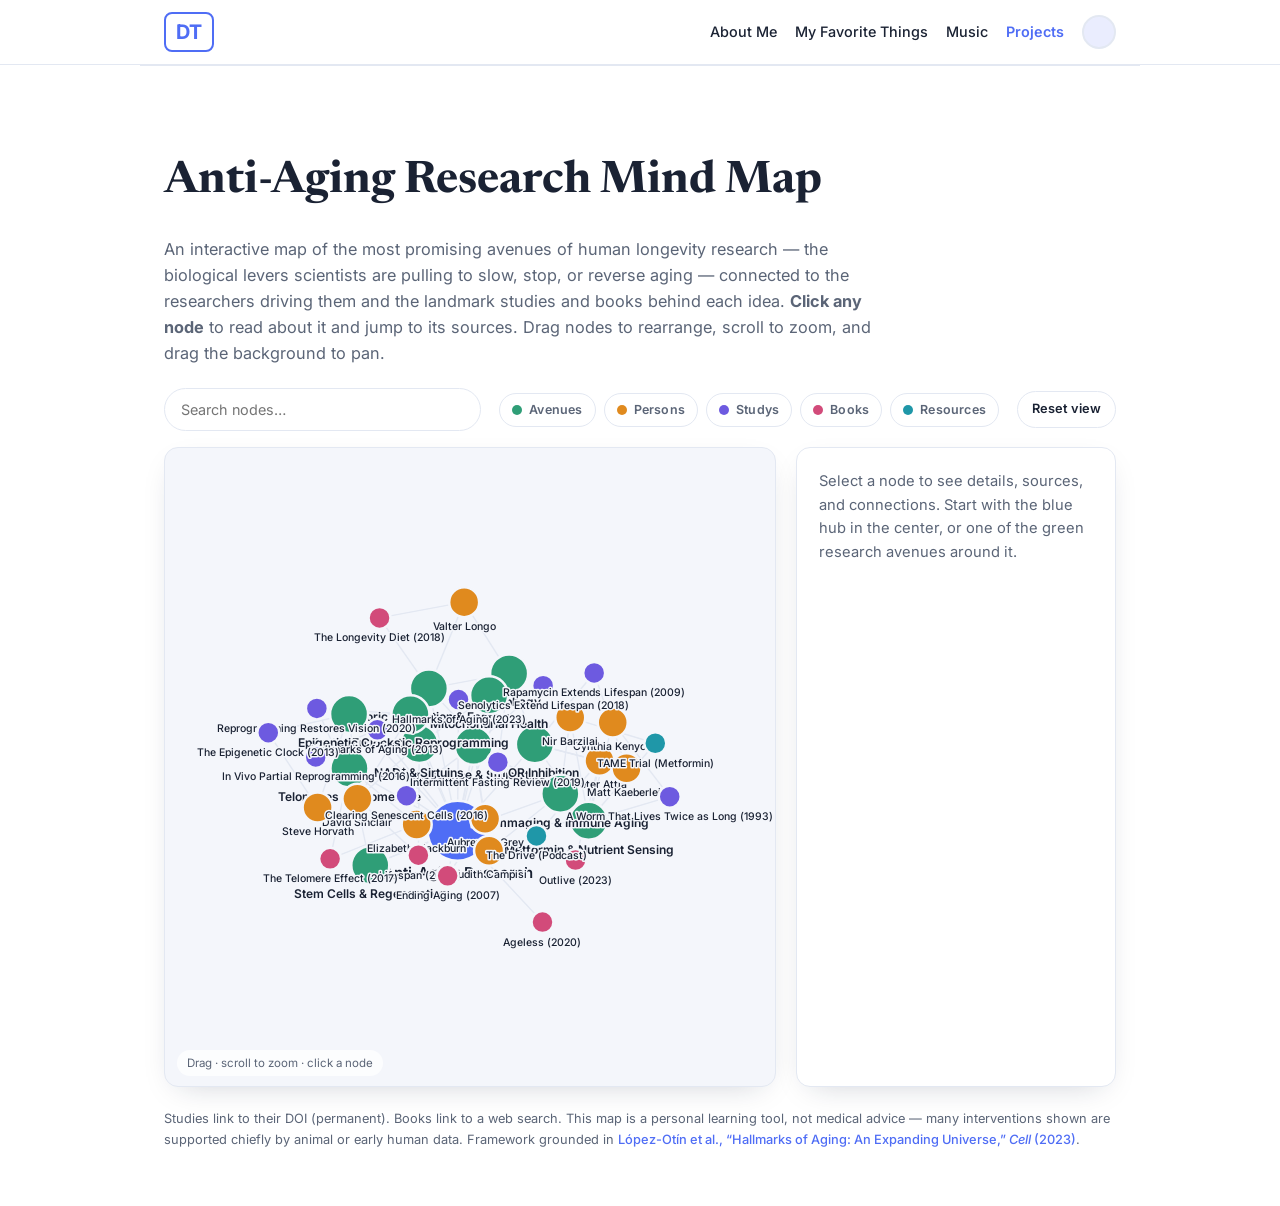
==== anti-aging.html @ 4fa2d57a "Add interactive anti-aging research mind map project Force-directed SVG diagram of promising human l" ====
<!DOCTYPE html>
<html lang="en">
<head>
  <meta charset="UTF-8" />
  <meta name="viewport" content="width=device-width, initial-scale=1.0" />
  <title>Anti-Aging Research Mind Map · David Thurston</title>
  <meta name="description" content="An interactive mind map of the most promising avenues of human anti-aging research, the scientists driving them, and the studies and books behind each." />
  <link rel="preconnect" href="https://fonts.googleapis.com" />
  <link rel="preconnect" href="https://fonts.gstatic.com" crossorigin />
  <link href="https://fonts.googleapis.com/css2?family=Inter:wght@400;500;600;700&family=Newsreader:ital,opsz@0,6..72;1,6..72&display=swap" rel="stylesheet" />
  <link rel="stylesheet" href="styles.css?v=7" />
  <style>
    /* ---------- Node type colors ---------- */
    :root {
      --n-root:    var(--accent);
      --n-avenue:  #2f9e77;
      --n-person:  #e08a1e;
      --n-study:   #6d5ae0;
      --n-book:    #d24b7a;
      --n-writing: #1f97a8;
    }
    [data-theme="dark"] {
      --n-avenue:  #46c093;
      --n-person:  #f0a63f;
      --n-study:   #9585ff;
      --n-book:    #ef6f9d;
      --n-writing: #43bccd;
    }

    .mm-intro { max-width: 720px; color: var(--text-muted); font-size: 1.02rem; margin-bottom: 22px; }

    /* Toolbar */
    .mm-toolbar {
      display: flex; flex-wrap: wrap; align-items: center; gap: 10px 18px;
      margin-bottom: 16px;
    }
    .mm-search {
      flex: 1 1 220px; min-width: 180px; max-width: 340px;
      background: var(--card); color: var(--text);
      border: 1px solid var(--border); border-radius: 999px;
      padding: 9px 16px; font: inherit; font-size: 0.9rem;
      transition: border-color 0.15s ease;
    }
    .mm-search:focus { outline: none; border-color: var(--accent); }
    .mm-filters { display: flex; flex-wrap: wrap; gap: 8px; }
    .mm-chip {
      display: inline-flex; align-items: center; gap: 7px;
      font-size: 0.78rem; font-weight: 600; letter-spacing: 0.2px;
      padding: 6px 12px; border-radius: 999px; cursor: pointer; user-select: none;
      border: 1px solid var(--border); background: var(--card); color: var(--text-muted);
      transition: opacity 0.15s ease, border-color 0.15s ease, color 0.15s ease;
    }
    .mm-chip .dot { width: 10px; height: 10px; border-radius: 50%; flex: none; }
    .mm-chip.off { opacity: 0.4; }
    .mm-chip:hover { border-color: var(--accent); }
    .mm-btn {
      font: inherit; font-size: 0.8rem; font-weight: 600; cursor: pointer;
      padding: 7px 14px; border-radius: 999px;
      border: 1px solid var(--border); background: var(--card); color: var(--text);
      transition: border-color 0.15s ease, transform 0.1s ease;
    }
    .mm-btn:hover { border-color: var(--accent); }
    .mm-btn:active { transform: scale(0.96); }

    /* Layout: canvas + detail panel */
    .mm-layout { display: grid; grid-template-columns: 1fr 320px; gap: 20px; align-items: stretch; }
    @media (max-width: 820px) { .mm-layout { grid-template-columns: 1fr; } }

    .mm-canvas-wrap {
      position: relative;
      background: var(--bg-alt);
      border: 1px solid var(--border);
      border-radius: var(--radius);
      overflow: hidden;
      height: 640px;
      box-shadow: var(--shadow);
    }
    @media (max-width: 820px) { .mm-canvas-wrap { height: 480px; } }
    #mm-svg { width: 100%; height: 100%; display: block; cursor: grab; touch-action: none; }
    #mm-svg.panning { cursor: grabbing; }

    .mm-hint {
      position: absolute; left: 12px; bottom: 10px;
      font-size: 0.72rem; color: var(--text-muted);
      background: color-mix(in srgb, var(--bg) 78%, transparent);
      padding: 4px 10px; border-radius: 999px; pointer-events: none;
    }

    /* Graph elements */
    .mm-link { stroke: var(--border); stroke-width: 1.4px; transition: stroke 0.2s ease, opacity 0.2s ease; }
    .mm-node { cursor: pointer; }
    .mm-node circle { stroke: var(--bg-alt); stroke-width: 2.5px; transition: opacity 0.2s ease; }
    .mm-node text {
      font-family: "Inter", sans-serif; fill: var(--text);
      paint-order: stroke; stroke: var(--bg-alt); stroke-width: 3px; stroke-linejoin: round;
      pointer-events: none; transition: opacity 0.2s ease;
    }
    .node-root   circle { fill: var(--n-root); }
    .node-avenue circle { fill: var(--n-avenue); }
    .node-person circle { fill: var(--n-person); }
    .node-study  circle { fill: var(--n-study); }
    .node-book   circle { fill: var(--n-book); }
    .node-writing circle { fill: var(--n-writing); }
    .mm-node.sel circle { stroke: var(--accent); stroke-width: 3.5px; }
    .mm-dim { opacity: 0.12 !important; }
    .mm-dim text { opacity: 0.12 !important; }

    /* Detail panel */
    .mm-panel {
      background: var(--card); border: 1px solid var(--border); border-radius: var(--radius);
      padding: 22px; box-shadow: var(--shadow);
      display: flex; flex-direction: column; gap: 14px;
      max-height: 640px; overflow-y: auto;
    }
    @media (max-width: 820px) { .mm-panel { max-height: none; } }
    .mm-panel .p-badge {
      align-self: flex-start; font-size: 0.68rem; font-weight: 700; letter-spacing: 0.5px;
      text-transform: uppercase; padding: 4px 11px; border-radius: 999px; color: #fff;
    }
    .mm-panel h4 { font-family: var(--serif); font-size: 1.35rem; line-height: 1.2; font-weight: 600; }
    .mm-panel .p-desc { color: var(--text-muted); font-size: 0.92rem; line-height: 1.6; }
    .mm-panel .p-open {
      align-self: flex-start; font-size: 0.82rem; font-weight: 600;
      padding: 8px 16px; border-radius: 999px;
      background: var(--accent-soft); color: var(--accent);
    }
    .mm-panel .p-open:hover { opacity: 1; background: var(--accent); color: #fff; }
    .p-links-label {
      font-size: 0.7rem; text-transform: uppercase; letter-spacing: 0.6px;
      color: var(--text-muted); font-weight: 700; margin-top: 4px;
    }
    .p-neighbors { display: flex; flex-wrap: wrap; gap: 7px; }
    .p-neighbors button {
      font: inherit; font-size: 0.78rem; cursor: pointer;
      padding: 5px 11px; border-radius: 999px; border: 1px solid var(--border);
      background: var(--bg-alt); color: var(--text);
      display: inline-flex; align-items: center; gap: 6px;
      transition: border-color 0.15s ease;
    }
    .p-neighbors button:hover { border-color: var(--accent); }
    .p-neighbors button .dot { width: 8px; height: 8px; border-radius: 50%; flex: none; }
    .mm-panel .p-empty { color: var(--text-muted); font-size: 0.92rem; line-height: 1.6; }

    .mm-footnote { color: var(--text-muted); font-size: 0.8rem; margin-top: 22px; line-height: 1.6; }
    .mm-footnote a { font-weight: 500; }
  </style>
</head>
<body>
  <header class="site-header">
    <nav class="nav container">
      <a href="index.html" class="brand">DT</a>
      <div class="nav-links">
        <a href="index.html">About Me</a>
        <a href="favorites.html">My Favorite Things</a>
        <a href="music.html">Music</a>
        <a href="projects.html" class="active">Projects</a>
        <button id="theme-toggle" class="theme-toggle" aria-label="Toggle dark mode">🌙</button>
      </div>
    </nav>
  </header>

  <main>
    <section class="section container">
      <h1 class="page-title" style="margin-bottom:18px;">Anti-Aging Research Mind Map</h1>
      <p class="mm-intro">
        An interactive map of the most promising avenues of human longevity research — the
        biological levers scientists are pulling to slow, stop, or reverse aging — connected to the
        researchers driving them and the landmark studies and books behind each idea.
        <strong>Click any node</strong> to read about it and jump to its sources. Drag nodes to
        rearrange, scroll to zoom, and drag the background to pan.
      </p>

      <div class="mm-toolbar">
        <input id="mm-search" class="mm-search" type="search" placeholder="Search nodes…" aria-label="Search the mind map" />
        <div class="mm-filters" id="mm-filters"></div>
        <button id="mm-reset" class="mm-btn" type="button">Reset view</button>
      </div>

      <div class="mm-layout">
        <div class="mm-canvas-wrap">
          <svg id="mm-svg" role="img" aria-label="Interactive anti-aging research mind map"></svg>
          <div class="mm-hint">Drag · scroll to zoom · click a node</div>
        </div>
        <aside class="mm-panel" id="mm-panel">
          <p class="p-empty">Select a node to see details, sources, and connections. Start with the
            blue hub in the center, or one of the green research avenues around it.</p>
        </aside>
      </div>

      <p class="mm-footnote">
        Studies link to their DOI (permanent). Books link to a web search. This map is a personal
        learning tool, not medical advice — many interventions shown are supported chiefly by animal
        or early human data. Framework grounded in
        <a href="https://doi.org/10.1016/j.cell.2022.11.001" target="_blank" rel="noopener">López-Otín et al., “Hallmarks of Aging: An Expanding Universe,” <em>Cell</em> (2023)</a>.
      </p>
    </section>
  </main>

  <script src="script.js?v=7"></script>
  <script>
  /* ============================================================
     Anti-Aging Research Mind Map — self-contained force-directed graph
     ============================================================ */
  (function () {
    // ---------- Data ----------
    // types: root | avenue | person | study | book | writing
    const N = [
      { id: "root", type: "root", label: "Anti-Aging Research",
        desc: "The pursuit of extending human healthspan and lifespan by targeting the underlying biology of aging rather than treating age-related diseases one at a time. The organizing framework is the 'hallmarks of aging' — a set of interconnected cellular and molecular processes that drive age-related decline. The avenues around this hub each target one or more of those hallmarks." },

      // ---------- Avenues ----------
      { id: "a_senescence", type: "avenue", label: "Senescence & Senolytics",
        desc: "As we age, cells stop dividing but refuse to die, becoming 'senescent' and secreting inflammatory signals (the SASP) that damage neighboring tissue. Senolytics are drugs that selectively clear these zombie cells. In mice, clearing them extends healthspan and lifespan." },
      { id: "a_nad", type: "avenue", label: "NAD⁺ & Sirtuins",
        desc: "NAD⁺ is a coenzyme central to metabolism and DNA repair that declines with age. Sirtuins are a family of NAD⁺-dependent enzymes that regulate cellular stress responses and gene silencing. Boosting NAD⁺ (e.g., with NMN or NR) aims to restore sirtuin activity and metabolic resilience." },
      { id: "a_mtor", type: "avenue", label: "mTOR Inhibition",
        desc: "mTOR is a master nutrient-sensing pathway that promotes growth. Dialing it down — most famously with the drug rapamycin — mimics aspects of caloric restriction, boosts autophagy, and is one of the most reproducible ways to extend lifespan across species." },
      { id: "a_cr", type: "avenue", label: "Caloric Restriction & Fasting",
        desc: "Eating less (without malnutrition), and time-restricted eating or periodic fasting, reliably extends lifespan in many organisms. Fasting flips a 'metabolic switch' toward fat-burning and ketones, triggering repair pathways like autophagy and lowering IGF-1." },
      { id: "a_reprog", type: "avenue", label: "Partial Epigenetic Reprogramming",
        desc: "The 'information theory of aging' holds that cells lose their epigenetic identity over time. Briefly expressing Yamanaka factors (OSKM) can reset a cell's epigenetic age without erasing its identity — reversing hallmarks of aging and, in mice, restoring vision in aged optic nerves." },
      { id: "a_metformin", type: "avenue", label: "Metformin & Nutrient Sensing",
        desc: "The diabetes drug metformin activates AMPK and dampens insulin/IGF-1 signaling — the same nutrient-sensing axis whose mutation doubles worm lifespan. It's the basis of the proposed TAME trial to test whether an aging drug can delay multiple diseases at once." },
      { id: "a_autophagy", type: "avenue", label: "Autophagy",
        desc: "Autophagy is the cell's recycling system, clearing damaged proteins and organelles. It declines with age ('disabled macroautophagy' is a hallmark). Fasting, rapamycin, and spermidine all upregulate it, and restoring it improves proteostasis and mitochondrial quality." },
      { id: "a_stem", type: "avenue", label: "Stem Cells & Regeneration",
        desc: "Stem cell pools exhaust with age, slowing tissue repair. Regenerative approaches aim to replenish or rejuvenate stem cells and the signaling environment (the 'niche') — including parabiosis experiments showing young blood factors can rejuvenate old tissue." },
      { id: "a_clock", type: "avenue", label: "Epigenetic Clocks",
        desc: "DNA methylation patterns change predictably with age, letting scientists build 'clocks' that estimate biological (not chronological) age. These biomarkers are becoming the field's yardstick — a way to measure whether an intervention is actually slowing aging." },
      { id: "a_telomere", type: "avenue", label: "Telomeres & Telomerase",
        desc: "Telomeres are protective caps on chromosomes that shorten each time a cell divides; when too short, cells senesce. Telomerase can rebuild them. The interplay between telomere maintenance and cancer risk makes this a double-edged longevity lever." },
      { id: "a_mito", type: "avenue", label: "Mitochondrial Health",
        desc: "Mitochondria are the cell's power plants; their decline drives fatigue, reduced repair capacity, and increased oxidative stress. Interventions include mitophagy (clearing bad mitochondria), NAD⁺ support, exercise, and molecules like urolithin A." },
      { id: "a_inflamm", type: "avenue", label: "Inflammaging & Immune Aging",
        desc: "Aging is accompanied by chronic, low-grade inflammation ('inflammaging') and a declining immune system (immunosenescence). Both accelerate other hallmarks. Targeting the SASP, senescent cells, and immune rejuvenation aims to break this feed-forward loop." },

      // ---------- People ----------
      { id: "p_sinclair", type: "person", label: "David Sinclair",
        url: "https://sinclair.hms.harvard.edu/",
        desc: "Harvard geneticist known for work on sirtuins, NAD⁺ boosters, and the 'information theory of aging.' His lab's 2020 study reversed epigenetic age to restore vision in mice. Author of the bestseller Lifespan." },
      { id: "p_longo", type: "person", label: "Valter Longo",
        url: "https://valterlongo.com/",
        desc: "USC biogerontologist and director of the Longevity Institute. Pioneered the fasting-mimicking diet (FMD) and studies how nutrition and periodic fasting regulate longevity pathways. Author of The Longevity Diet." },
      { id: "p_attia", type: "person", label: "Peter Attia",
        url: "https://peterattiamd.com/",
        desc: "Physician focused on the practical application of longevity science — 'Medicine 3.0.' Emphasizes exercise, metabolic health, and risk reduction for the chronic diseases of aging. Author of Outlive and host of The Drive podcast." },
      { id: "p_kenyon", type: "person", label: "Cynthia Kenyon",
        url: "https://en.wikipedia.org/wiki/Cynthia_Kenyon",
        desc: "Molecular biologist whose 1993 discovery that a single daf-2 mutation doubles the lifespan of C. elegans launched the modern genetics of aging, revealing nutrient-sensing (insulin/IGF-1) as a master regulator. Now VP at Calico." },
      { id: "p_barzilai", type: "person", label: "Nir Barzilai",
        url: "https://www.einsteinmed.edu/faculty/484/nir-barzilai/",
        desc: "Director of the Institute for Aging Research at Einstein. Studies centenarian genetics and leads the push for the TAME trial — testing metformin as the first drug approved to target aging itself." },
      { id: "p_degrey", type: "person", label: "Aubrey de Grey",
        url: "https://www.levf.org/",
        desc: "Biogerontologist who framed aging as accumulated damage that can be repaired ('SENS'). A provocative, influential advocate for engineering-style rejuvenation. Author of Ending Aging." },
      { id: "p_horvath", type: "person", label: "Steve Horvath",
        url: "https://en.wikipedia.org/wiki/Steve_Horvath",
        desc: "Geneticist and biostatistician who built the first widely used epigenetic clock (2013), giving the field a rigorous way to measure biological age from DNA methylation." },
      { id: "p_campisi", type: "person", label: "Judith Campisi",
        url: "https://www.buckinstitute.org/lab/campisi-lab/",
        desc: "Buck Institute biologist who defined how senescent cells drive aging through the senescence-associated secretory phenotype (SASP). Co-founder of Unity Biotechnology." },
      { id: "p_kaeberlein", type: "person", label: "Matt Kaeberlein",
        url: "https://en.wikipedia.org/wiki/Matt_Kaeberlein",
        desc: "Biogerontologist and leading voice on rapamycin as a longevity intervention. Founder of the Dog Aging Project, translating lifespan research into companion animals as a bridge to humans." },
      { id: "p_blackburn", type: "person", label: "Elizabeth Blackburn",
        url: "https://en.wikipedia.org/wiki/Elizabeth_Blackburn",
        desc: "Nobel laureate (2009) for the discovery of telomerase, the enzyme that maintains telomeres. Co-author of The Telomere Effect, linking cellular aging to lifestyle and stress." },

      // ---------- Studies ----------
      { id: "r_hallmarks23", type: "study", label: "Hallmarks of Aging (2023)",
        url: "https://doi.org/10.1016/j.cell.2022.11.001",
        desc: "López-Otín et al., Cell (2023). The updated field-defining review expanding the framework to twelve interconnected hallmarks of aging — the conceptual backbone of this whole map." },
      { id: "r_hallmarks13", type: "study", label: "Hallmarks of Aging (2013)",
        url: "https://doi.org/10.1016/j.cell.2013.05.039",
        desc: "López-Otín et al., Cell (2013). The original, massively cited paper that organized aging into nine hallmarks and gave the field a shared vocabulary." },
      { id: "r_ocampo16", type: "study", label: "In Vivo Partial Reprogramming (2016)",
        url: "https://doi.org/10.1016/j.cell.2016.11.052",
        desc: "Ocampo et al., Cell (2016). Showed that short cyclic expression of Yamanaka factors ameliorates hallmarks of aging and extends lifespan in progeroid mice — the proof of concept for reprogramming-based rejuvenation." },
      { id: "r_lu20", type: "study", label: "Reprogramming Restores Vision (2020)",
        url: "https://doi.org/10.1038/s41586-020-2975-4",
        desc: "Lu et al. (Sinclair lab), Nature (2020). Partial reprogramming reset the epigenetic age of retinal neurons and restored vision in aged and injured mouse eyes — evidence aging carries recoverable 'youthful information.'" },
      { id: "r_xu18", type: "study", label: "Senolytics Extend Lifespan (2018)",
        url: "https://doi.org/10.1038/s41591-018-0092-9",
        desc: "Xu et al., Nature Medicine (2018). Intermittent dasatinib + quercetin cleared senescent cells, improved physical function, and increased lifespan in naturally aged mice." },
      { id: "r_baker16", type: "study", label: "Clearing Senescent Cells (2016)",
        url: "https://doi.org/10.1038/nature16932",
        desc: "Baker et al., Nature (2016). Genetically eliminating p16-positive senescent cells extended median lifespan and delayed age-related deterioration across multiple organs." },
      { id: "r_harrison09", type: "study", label: "Rapamycin Extends Lifespan (2009)",
        url: "https://doi.org/10.1038/nature08221",
        desc: "Harrison et al., Nature (2009). The landmark ITP result: rapamycin extended lifespan even when started late in life in genetically diverse mice — the first drug to do so." },
      { id: "r_horvath13", type: "study", label: "The Epigenetic Clock (2013)",
        url: "https://doi.org/10.1186/gb-2013-14-10-r115",
        desc: "Horvath, Genome Biology (2013). Introduced a DNA-methylation clock predicting age across tissues — the tool that let researchers quantify biological age." },
      { id: "r_decabo19", type: "study", label: "Intermittent Fasting Review (2019)",
        url: "https://doi.org/10.1056/NEJMra1905136",
        desc: "de Cabo & Mattson, New England Journal of Medicine (2019). An authoritative review of how intermittent fasting triggers a metabolic switch that improves healthspan and disease resistance." },
      { id: "r_kenyon93", type: "study", label: "A Worm That Lives Twice as Long (1993)",
        url: "https://doi.org/10.1038/366461a0",
        desc: "Kenyon et al., Nature (1993). A single daf-2 mutation doubled C. elegans lifespan — the discovery that aging is genetically malleable and gated by nutrient-sensing." },

      // ---------- Books ----------
      { id: "b_lifespan", type: "book", label: "Lifespan (2019)",
        url: "https://www.google.com/search?q=Lifespan+Why+We+Age+David+Sinclair+book",
        desc: "David Sinclair's popular case that aging is a treatable condition, built around sirtuins, NAD⁺, and the information theory of aging." },
      { id: "b_longevitydiet", type: "book", label: "The Longevity Diet (2018)",
        url: "https://www.google.com/search?q=The+Longevity+Diet+Valter+Longo+book",
        desc: "Valter Longo distills decades of nutrition and fasting research into a practical dietary program, including the fasting-mimicking diet." },
      { id: "b_outlive", type: "book", label: "Outlive (2023)",
        url: "https://www.google.com/search?q=Outlive+The+Science+and+Art+of+Longevity+Peter+Attia+book",
        desc: "Peter Attia's framework for 'Medicine 3.0' — proactively managing the chronic diseases of aging through exercise, metabolism, sleep, and emotional health." },
      { id: "b_ageless", type: "book", label: "Ageless (2020)",
        url: "https://www.google.com/search?q=Ageless+The+New+Science+of+Getting+Older+Andrew+Steele+book",
        desc: "Andrew Steele's accessible tour of the whole field — a clear, hallmark-by-hallmark survey of the science of not aging." },
      { id: "b_endingaging", type: "book", label: "Ending Aging (2007)",
        url: "https://www.google.com/search?q=Ending+Aging+Aubrey+de+Grey+book",
        desc: "Aubrey de Grey's manifesto for the damage-repair (SENS) approach to defeating aging through engineering-style interventions." },
      { id: "b_telomere", type: "book", label: "The Telomere Effect (2017)",
        url: "https://www.google.com/search?q=The+Telomere+Effect+Blackburn+Epel+book",
        desc: "Nobel laureate Elizabeth Blackburn and Elissa Epel connect telomere biology to stress, lifestyle, and everyday choices." },

      // ---------- Writings / resources ----------
      { id: "w_tame", type: "writing", label: "TAME Trial (Metformin)",
        url: "https://www.afar.org/tame-trial",
        desc: "The American Federation for Aging Research's overview of Targeting Aging with Metformin — the pivotal effort to win regulatory recognition of aging as a treatable indication." },
      { id: "w_drive", type: "writing", label: "The Drive (Podcast)",
        url: "https://peterattiamd.com/podcast/",
        desc: "Peter Attia's long-form podcast — deep interviews with longevity scientists translating primary research into practical strategy." },
    ];

    // ---------- Links (undirected) ----------
    const L = [
      // root -> avenues
      ["root","a_senescence"],["root","a_nad"],["root","a_mtor"],["root","a_cr"],
      ["root","a_reprog"],["root","a_metformin"],["root","a_autophagy"],["root","a_stem"],
      ["root","a_clock"],["root","a_telomere"],["root","a_mito"],["root","a_inflamm"],
      // framework studies + general book to root
      ["root","r_hallmarks23"],["root","r_hallmarks13"],["root","b_ageless"],
      // cross-links among avenues
      ["a_cr","a_autophagy"],["a_mtor","a_autophagy"],["a_metformin","a_mtor"],
      ["a_senescence","a_inflamm"],["a_nad","a_mito"],["a_reprog","a_clock"],
      ["a_stem","a_telomere"],
      // people -> avenues
      ["p_sinclair","a_nad"],["p_sinclair","a_reprog"],["p_sinclair","a_clock"],
      ["p_longo","a_cr"],["p_longo","a_autophagy"],
      ["p_attia","a_metformin"],["p_attia","a_mtor"],
      ["p_kenyon","a_metformin"],
      ["p_barzilai","a_metformin"],["p_barzilai","a_inflamm"],
      ["p_degrey","a_senescence"],["p_degrey","a_stem"],
      ["p_horvath","a_clock"],
      ["p_campisi","a_senescence"],["p_campisi","a_inflamm"],
      ["p_kaeberlein","a_mtor"],
      ["p_blackburn","a_telomere"],
      // studies -> avenues / people
      ["r_ocampo16","a_reprog"],
      ["r_lu20","a_reprog"],["r_lu20","p_sinclair"],
      ["r_xu18","a_senescence"],
      ["r_baker16","a_senescence"],["r_baker16","p_campisi"],
      ["r_harrison09","a_mtor"],["r_harrison09","p_kaeberlein"],
      ["r_horvath13","a_clock"],["r_horvath13","p_horvath"],
      ["r_decabo19","a_cr"],["r_decabo19","a_autophagy"],
      ["r_kenyon93","a_metformin"],["r_kenyon93","p_kenyon"],
      // books -> people / avenues
      ["b_lifespan","p_sinclair"],["b_lifespan","a_nad"],
      ["b_longevitydiet","p_longo"],["b_longevitydiet","a_cr"],
      ["b_outlive","p_attia"],
      ["b_endingaging","p_degrey"],["b_endingaging","a_senescence"],
      ["b_telomere","p_blackburn"],["b_telomere","a_telomere"],
      // writings
      ["w_tame","a_metformin"],["w_tame","p_barzilai"],
      ["w_drive","p_attia"],
    ];

    const TYPE_META = {
      root:    { label: "Hub",     color: "var(--n-root)" },
      avenue:  { label: "Avenue",  color: "var(--n-avenue)" },
      person:  { label: "Person",  color: "var(--n-person)" },
      study:   { label: "Study",   color: "var(--n-study)" },
      book:    { label: "Book",    color: "var(--n-book)" },
      writing: { label: "Resource",color: "var(--n-writing)" },
    };
    const RADIUS = { root: 30, avenue: 19, person: 15, study: 11, book: 11, writing: 11 };

    // ---------- Setup ----------
    const svg = document.getElementById("mm-svg");
    const SVGNS = "http://www.w3.org/2000/svg";
    const byId = {};
    N.forEach(n => { byId[n.id] = n; n.neighbors = []; });

    // resolve links to node refs
    const links = L.map(([a, b]) => {
      const s = byId[a], t = byId[b];
      s.neighbors.push(t); t.neighbors.push(s);
      return { source: s, target: t };
    });

    // initial positions (spread around center)
    let W = svg.clientWidth || 800, H = svg.clientHeight || 640;
    N.forEach((n, i) => {
      if (n.id === "root") { n.x = W / 2; n.y = H / 2; }
      else {
        const ang = (i / N.length) * Math.PI * 2;
        const rad = n.type === "avenue" ? 190 : 300;
        n.x = W / 2 + Math.cos(ang) * rad + (Math.random() - 0.5) * 60;
        n.y = H / 2 + Math.sin(ang) * rad + (Math.random() - 0.5) * 60;
      }
      n.vx = 0; n.vy = 0;
    });

    // svg groups
    const gRoot = document.createElementNS(SVGNS, "g");
    svg.appendChild(gRoot);
    const gLinks = document.createElementNS(SVGNS, "g");
    const gNodes = document.createElementNS(SVGNS, "g");
    gRoot.appendChild(gLinks);
    gRoot.appendChild(gNodes);

    // draw links
    links.forEach(l => {
      const line = document.createElementNS(SVGNS, "line");
      line.setAttribute("class", "mm-link");
      l.el = line;
      gLinks.appendChild(line);
    });

    // draw nodes
    N.forEach(n => {
      const g = document.createElementNS(SVGNS, "g");
      g.setAttribute("class", "mm-node node-" + n.type);
      g.dataset.id = n.id;
      const c = document.createElementNS(SVGNS, "circle");
      c.setAttribute("r", RADIUS[n.type]);
      g.appendChild(c);
      const t = document.createElementNS(SVGNS, "text");
      const fs = n.type === "root" ? 15 : n.type === "avenue" ? 12 : 10.5;
      t.setAttribute("font-size", fs);
      t.setAttribute("font-weight", n.type === "root" || n.type === "avenue" ? 600 : 500);
      t.setAttribute("text-anchor", "middle");
      t.setAttribute("dy", RADIUS[n.type] + fs + 2);
      t.textContent = n.label;
      g.appendChild(t);
      n.el = g; n.circleEl = c;
      gNodes.appendChild(g);
    });

    // ---------- Force simulation ----------
    let alpha = 1;
    const LINK_DIST = l => (l.source.type === "root" || l.target.type === "root") ? 130 : 90;
    const CHARGE = -900;

    function tick() {
      W = svg.clientWidth || W; H = svg.clientHeight || H;
      const cx = W / 2, cy = H / 2;

      // repulsion (O(n^2), fine for ~50 nodes)
      for (let i = 0; i < N.length; i++) {
        const a = N[i];
        for (let j = i + 1; j < N.length; j++) {
          const b = N[j];
          let dx = a.x - b.x, dy = a.y - b.y;
          let d2 = dx * dx + dy * dy || 0.01;
          let d = Math.sqrt(d2);
          const f = (CHARGE * alpha) / d2;
          const fx = (dx / d) * f, fy = (dy / d) * f;
          a.vx -= fx; a.vy -= fy;
          b.vx += fx; b.vy += fy;
        }
      }
      // spring on links
      links.forEach(l => {
        const s = l.source, t = l.target;
        let dx = t.x - s.x, dy = t.y - s.y;
        let d = Math.sqrt(dx * dx + dy * dy) || 0.01;
        const desired = LINK_DIST(l);
        const f = ((d - desired) / d) * 0.06 * alpha;
        const fx = dx * f, fy = dy * f;
        s.vx += fx; s.vy += fy;
        t.vx -= fx; t.vy -= fy;
      });
      // gravity to center
      N.forEach(n => {
        n.vx += (cx - n.x) * 0.008 * alpha;
        n.vy += (cy - n.y) * 0.008 * alpha;
      });
      // integrate
      N.forEach(n => {
        if (n === dragNode) return;
        n.x += n.vx; n.y += n.vy;
        n.vx *= 0.82; n.vy *= 0.82;
        n.x = Math.max(28, Math.min(W - 28, n.x));
        n.y = Math.max(28, Math.min(H - 28, n.y));
      });

      render();
      alpha *= 0.985;
      if (alpha > 0.01 || dragNode) requestAnimationFrame(tick);
      else running = false;
    }

    let running = false;
    function reheat(a) { alpha = Math.max(alpha, a || 0.4); if (!running) { running = true; requestAnimationFrame(tick); } }

    function render() {
      links.forEach(l => {
        l.el.setAttribute("x1", l.source.x); l.el.setAttribute("y1", l.source.y);
        l.el.setAttribute("x2", l.target.x); l.el.setAttribute("y2", l.target.y);
      });
      N.forEach(n => { n.el.setAttribute("transform", `translate(${n.x},${n.y})`); });
    }

    // ---------- View transform (zoom / pan) ----------
    const tf = { x: 0, y: 0, k: 1 };
    function applyTF() { gRoot.setAttribute("transform", `translate(${tf.x},${tf.y}) scale(${tf.k})`); }
    function toGraph(clientX, clientY) {
      const r = svg.getBoundingClientRect();
      return { x: (clientX - r.left - tf.x) / tf.k, y: (clientY - r.top - tf.y) / tf.k };
    }

    svg.addEventListener("wheel", e => {
      e.preventDefault();
      const r = svg.getBoundingClientRect();
      const mx = e.clientX - r.left, my = e.clientY - r.top;
      const factor = e.deltaY < 0 ? 1.12 : 1 / 1.12;
      const newK = Math.max(0.35, Math.min(3, tf.k * factor));
      // zoom around cursor
      tf.x = mx - (mx - tf.x) * (newK / tf.k);
      tf.y = my - (my - tf.y) * (newK / tf.k);
      tf.k = newK;
      applyTF();
    }, { passive: false });

    // ---------- Pointer interaction ----------
    let dragNode = null, panning = false;
    let startPan = null, moved = false, pressNode = null;

    svg.addEventListener("pointerdown", e => {
      const nodeG = e.target.closest(".mm-node");
      moved = false;
      if (nodeG) {
        pressNode = byId[nodeG.dataset.id];
        dragNode = pressNode;
        svg.setPointerCapture(e.pointerId);
      } else {
        panning = true;
        startPan = { x: e.clientX - tf.x, y: e.clientY - tf.y };
        svg.classList.add("panning");
        svg.setPointerCapture(e.pointerId);
      }
    });

    svg.addEventListener("pointermove", e => {
      if (dragNode) {
        moved = true;
        const p = toGraph(e.clientX, e.clientY);
        dragNode.x = p.x; dragNode.y = p.y;
        dragNode.vx = 0; dragNode.vy = 0;
        reheat(0.3);
      } else if (panning) {
        moved = true;
        tf.x = e.clientX - startPan.x;
        tf.y = e.clientY - startPan.y;
        applyTF();
      }
    });

    function endPointer(e) {
      if (dragNode && !moved && pressNode) select(pressNode);
      dragNode = null; panning = false; pressNode = null;
      svg.classList.remove("panning");
    }
    svg.addEventListener("pointerup", endPointer);
    svg.addEventListener("pointercancel", endPointer);

    // ---------- Selection & detail panel ----------
    const panel = document.getElementById("mm-panel");
    let selected = null;

    function select(node) {
      selected = node;
      N.forEach(n => n.el.classList.remove("sel"));
      node.el.classList.add("sel");

      // dim non-neighbors
      const keep = new Set([node.id, ...node.neighbors.map(x => x.id)]);
      N.forEach(n => n.el.classList.toggle("mm-dim", !keep.has(n.id)));
      links.forEach(l => {
        const on = l.source === node || l.target === node;
        l.el.classList.toggle("mm-dim", !on);
        l.el.style.stroke = on ? "var(--accent)" : "";
      });

      renderPanel(node);
    }

    function renderPanel(node) {
      const meta = TYPE_META[node.type];
      panel.innerHTML = "";

      const badge = document.createElement("span");
      badge.className = "p-badge";
      badge.style.background = meta.color;
      badge.textContent = meta.label;
      panel.appendChild(badge);

      const h = document.createElement("h4");
      h.textContent = node.label;
      panel.appendChild(h);

      const p = document.createElement("p");
      p.className = "p-desc";
      p.textContent = node.desc;
      panel.appendChild(p);

      if (node.url) {
        const a = document.createElement("a");
        a.className = "p-open";
        a.href = node.url; a.target = "_blank"; a.rel = "noopener";
        a.textContent = (node.type === "study" ? "Read the study" :
                         node.type === "book" ? "Find the book" :
                         node.type === "person" ? "Learn more" : "Open") + " ↗";
        panel.appendChild(a);
      }

      if (node.neighbors.length) {
        const lab = document.createElement("div");
        lab.className = "p-links-label";
        lab.textContent = "Connected to";
        panel.appendChild(lab);

        const wrap = document.createElement("div");
        wrap.className = "p-neighbors";
        // sort neighbors: avenues first, then people, then resources
        const order = { avenue: 0, root: 1, person: 2, study: 3, book: 4, writing: 5 };
        node.neighbors.slice().sort((a, b) => (order[a.type] - order[b.type]) || a.label.localeCompare(b.label))
          .forEach(nb => {
            const b = document.createElement("button");
            b.type = "button";
            const dot = document.createElement("span");
            dot.className = "dot";
            dot.style.background = TYPE_META[nb.type].color;
            b.appendChild(dot);
            b.appendChild(document.createTextNode(nb.label));
            b.addEventListener("click", () => select(nb));
            wrap.appendChild(b);
          });
        panel.appendChild(wrap);
      }
    }

    function clearSelection() {
      selected = null;
      N.forEach(n => { n.el.classList.remove("sel"); n.el.classList.remove("mm-dim"); });
      links.forEach(l => { l.el.classList.remove("mm-dim"); l.el.style.stroke = ""; });
    }

    // ---------- Filters ----------
    const filtersEl = document.getElementById("mm-filters");
    const active = new Set(Object.keys(TYPE_META));
    Object.entries(TYPE_META).forEach(([type, meta]) => {
      if (type === "root") return; // hub always shown
      const chip = document.createElement("span");
      chip.className = "mm-chip";
      chip.dataset.type = type;
      const dot = document.createElement("span");
      dot.className = "dot"; dot.style.background = meta.color;
      chip.appendChild(dot);
      chip.appendChild(document.createTextNode(meta.label + (type === "person" ? "s" : "s")));
      chip.addEventListener("click", () => {
        if (active.has(type)) { active.delete(type); chip.classList.add("off"); }
        else { active.add(type); chip.classList.remove("off"); }
        applyFilter();
      });
      filtersEl.appendChild(chip);
    });

    function applyFilter() {
      N.forEach(n => {
        const vis = n.type === "root" || active.has(n.type);
        n.el.style.display = vis ? "" : "none";
      });
      links.forEach(l => {
        const vis = (l.source.type === "root" || active.has(l.source.type)) &&
                    (l.target.type === "root" || active.has(l.target.type));
        l.el.style.display = vis ? "" : "none";
      });
      reheat(0.3);
    }

    // ---------- Search ----------
    const search = document.getElementById("mm-search");
    search.addEventListener("input", () => {
      const q = search.value.trim().toLowerCase();
      if (!q) { N.forEach(n => n.el.classList.remove("mm-dim")); if (selected) select(selected); return; }
      let first = null;
      N.forEach(n => {
        const hit = n.label.toLowerCase().includes(q) || n.desc.toLowerCase().includes(q);
        n.el.classList.toggle("mm-dim", !hit);
        if (hit && !first) first = n;
      });
      links.forEach(l => l.el.classList.add("mm-dim"));
      if (first) renderPanel(first);
    });

    // ---------- Reset ----------
    document.getElementById("mm-reset").addEventListener("click", () => {
      tf.x = 0; tf.y = 0; tf.k = 1; applyTF();
      search.value = "";
      clearSelection();
      // re-seed positions
      N.forEach((n, i) => {
        if (n.id === "root") { n.x = W / 2; n.y = H / 2; }
        else {
          const ang = (i / N.length) * Math.PI * 2;
          const rad = n.type === "avenue" ? 190 : 300;
          n.x = W / 2 + Math.cos(ang) * rad + (Math.random() - 0.5) * 60;
          n.y = H / 2 + Math.sin(ang) * rad + (Math.random() - 0.5) * 60;
        }
        n.vx = 0; n.vy = 0;
      });
      reheat(1);
      panel.innerHTML = '<p class="p-empty">Select a node to see details, sources, and connections. Start with the blue hub in the center, or one of the green research avenues around it.</p>';
    });

    // background click clears selection
    svg.addEventListener("click", e => {
      if (!e.target.closest(".mm-node") && !moved) { clearSelection(); }
    });

    // recompute size on resize
    window.addEventListener("resize", () => { reheat(0.2); });

    // ---------- Go ----------
    applyTF();
    reheat(1);
  })();
  </script>
</body>
</html>
---- styles.css ----
/* ---------- Design tokens ---------- */
:root {
  --bg: #ffffff;
  --bg-alt: #f4f6fb;
  --text: #1a2233;
  --text-muted: #5b6577;
  --accent: #4f6df5;
  --accent-soft: rgba(79, 109, 245, 0.12);
  --card: #ffffff;
  --border: #e3e8f2;
  --shadow: 0 10px 30px -15px rgba(20, 30, 60, 0.25);
  --radius: 14px;
  --maxw: 1000px;
  --serif: "Newsreader", Georgia, "Times New Roman", serif;
}

[data-theme="dark"] {
  --bg: #0e1220;
  --bg-alt: #141a2e;
  --text: #e6ebf5;
  --text-muted: #9aa6bf;
  --accent: #7d95ff;
  --accent-soft: rgba(125, 149, 255, 0.15);
  --card: #161d31;
  --border: #26304a;
  --shadow: 0 10px 30px -15px rgba(0, 0, 0, 0.6);
}

/* ---------- Base ---------- */
* { box-sizing: border-box; margin: 0; padding: 0; }

html { scroll-behavior: smooth; scroll-padding-top: 80px; }

body {
  font-family: "Inter", system-ui, -apple-system, sans-serif;
  background: var(--bg);
  color: var(--text);
  line-height: 1.6;
  transition: background 0.3s ease, color 0.3s ease;
}

/* Favorite Things page background photo (expects wp4106132.jpg in this folder) */
body.page-favorites::before {
  content: ""; position: fixed; inset: 0; z-index: -2;
  background: url("wp4106132.jpg") center / cover no-repeat;
}
body.page-favorites::after {
  content: ""; position: fixed; inset: 0; z-index: -1;
  background: var(--bg); opacity: 0.8;
}

.container { width: 100%; max-width: var(--maxw); margin: 0 auto; padding: 0 24px; }

a { color: var(--accent); text-decoration: none; transition: opacity 0.2s ease; }
a:hover { opacity: 0.75; }

/* ---------- Header / nav ---------- */
.site-header {
  position: sticky;
  top: 0;
  z-index: 10;
  backdrop-filter: blur(10px);
  background: color-mix(in srgb, var(--bg) 85%, transparent);
  border-bottom: 1px solid var(--border);
}
.nav { display: flex; align-items: center; justify-content: space-between; min-height: 64px; gap: 16px; flex-wrap: wrap; }
.brand {
  font-weight: 700;
  font-size: 1.25rem;
  color: var(--accent);
  border: 2px solid var(--accent);
  border-radius: 8px;
  padding: 2px 10px;
}
.nav-links { display: flex; align-items: center; gap: 18px; flex-wrap: wrap; }
.nav-links a { color: var(--text); font-weight: 500; font-size: 0.9rem; }
.nav-links a.active { color: var(--accent); font-weight: 600; }
.theme-toggle {
  width: 34px; height: 34px; padding: 0; cursor: pointer; font-size: 0;
  border-radius: 50%; border: 2px solid var(--border); overflow: hidden;
  background: url("wp4106132.jpg") center / cover no-repeat, var(--accent-soft);
  transition: border-color 0.15s ease, transform 0.15s ease;
}
.theme-toggle:hover { border-color: var(--accent); transform: scale(1.05); }

/* ---------- Hero ---------- */
.hero { padding: 110px 24px 80px; }
.eyebrow { color: var(--accent); font-weight: 600; letter-spacing: 1px; text-transform: uppercase; font-size: 0.85rem; margin-bottom: 16px; }
.hero h1 { font-family: var(--serif); font-size: clamp(2.5rem, 8vw, 4.5rem); line-height: 1.05; font-weight: 600; }
.intro { max-width: 620px; margin-top: 28px; color: var(--text-muted); font-size: 1.05rem; }

/* ---------- Sections ---------- */
.section { padding: 56px 24px; border-top: 1px solid var(--border); }
.section-title { display: flex; align-items: baseline; gap: 12px; font-size: 1.6rem; margin-bottom: 32px; font-weight: 600; }
.section-title span { color: var(--accent); font-size: 1rem; font-family: monospace; }
.page-title { font-family: var(--serif); font-size: clamp(2rem, 6vw, 2.8rem); margin: 24px 0 44px; }

/* ---------- About Me page ---------- */
.about-hero { margin-bottom: 20px; }
.about-intro { max-width: 640px; color: var(--text-muted); font-size: 1.05rem; margin-bottom: 24px; }
.timeline { list-style: none; display: flex; flex-direction: column; gap: 28px; max-width: 720px; }
.timeline li { display: grid; grid-template-columns: 150px 1fr; gap: 20px; }
.tl-when { color: var(--text-muted); font-size: 0.9rem; font-variant-numeric: tabular-nums; padding-top: 2px; }
.tl-what strong { display: block; font-size: 1.05rem; }
.tl-what span { color: var(--text-muted); font-size: 0.92rem; }
.tl-what p { color: var(--text-muted); font-size: 0.9rem; margin-top: 6px; }
@media (max-width: 560px) { .timeline li { grid-template-columns: 1fr; gap: 4px; } }

/* Non-collapsible subheading (Projects page) */
.sub-title-static {
  font-size: 1.2rem; font-weight: 600; margin: 44px 0 22px;
  padding-bottom: 10px; border-bottom: 1px solid var(--border); color: var(--text);
}
.sub-title-static:first-of-type { margin-top: 0; }

/* ---------- Favorite sub-groups ---------- */
.fav-group { margin-bottom: 52px; }
.fav-group:last-child { margin-bottom: 0; }
.sub-title {
  font-size: 1.2rem; font-weight: 600; margin-bottom: 20px;
  padding-bottom: 10px; border-bottom: 1px solid var(--border);
  color: var(--text); letter-spacing: 0.2px;
  cursor: pointer; user-select: none; display: flex; align-items: center; gap: 10px;
  transition: color 0.15s ease;
}
.sub-title:hover { color: var(--accent); }
.sub-title::before {
  content: "▾"; color: var(--accent); font-size: 0.8em;
  transition: transform 0.15s ease;
}
.fav-group.collapsed .sub-title { margin-bottom: 0; }
.fav-group.collapsed .sub-title::before { transform: rotate(-90deg); }
.fav-group.collapsed .table-wrap { display: none; }

/* ---------- Tables (books, movies, etc.) ---------- */
.table-wrap { overflow-x: auto; }
.fav-table { width: 100%; border-collapse: collapse; font-size: 0.95rem; }
.fav-table thead th {
  text-align: left; font-size: 0.72rem; text-transform: uppercase; letter-spacing: 0.6px;
  color: var(--text-muted); font-weight: 600; padding: 0 16px 10px; border-bottom: 2px solid var(--border);
  white-space: nowrap;
}
.fav-table th.sortable { cursor: pointer; user-select: none; transition: color 0.15s ease; }
.fav-table th.sortable:hover { color: var(--accent); }
.fav-table th.sortable::after { content: " \2195"; opacity: 0.3; font-size: 0.9em; }
.fav-table th.sorted-asc::after { content: " \2191"; opacity: 1; color: var(--accent); }
.fav-table th.sorted-desc::after { content: " \2193"; opacity: 1; color: var(--accent); }
.fav-table td { padding: 12px 16px; border-bottom: 1px solid var(--border); vertical-align: top; color: var(--text); }
.fav-table tbody tr { transition: background 0.15s ease; }
.fav-table tbody tr:hover { background: var(--accent-soft); }
.fav-table .col-year { color: var(--text-muted); font-variant-numeric: tabular-nums; white-space: nowrap; width: 1%; }
.fav-table .col-title { font-weight: 600; }
.fav-table .col-genre { color: var(--text-muted); }
.fav-table .col-memo {
  min-width: 96px; cursor: text; border-bottom: 1px dashed var(--border);
  transition: border-color 0.15s ease, background 0.15s ease;
}
.fav-table .col-memo:hover { border-bottom-color: var(--accent); }
.fav-table .col-memo:focus { outline: none; border-bottom: 1px solid var(--accent); background: var(--accent-soft); }
.fav-table .col-memo:empty::before {
  content: attr(data-placeholder); color: var(--text-muted); opacity: 0.5; font-style: italic;
}

/* Quotes table */
.quote-table .col-quote { font-family: var(--serif); font-size: 1.05rem; line-height: 1.5; max-width: 640px; }
.quote-table .col-source { color: var(--text-muted); font-size: 0.9rem; white-space: nowrap; }

/* ---------- Projects ---------- */
.projects { display: grid; grid-template-columns: repeat(auto-fill, minmax(300px, 1fr)); gap: 24px; }
.card {
  background: var(--card); border: 1px solid var(--border); border-radius: var(--radius);
  padding: 26px; box-shadow: var(--shadow); transition: transform 0.2s ease;
}
.card:hover { transform: translateY(-6px); }
.card-top { display: flex; justify-content: space-between; align-items: center; margin-bottom: 18px; }
.card-links { display: flex; gap: 14px; font-size: 1.05rem; }
.card-links a { color: var(--text-muted); }
.card h4 { font-size: 1.2rem; margin-bottom: 10px; }
.card p { color: var(--text-muted); font-size: 0.92rem; margin-bottom: 16px; }
.tech-list { list-style: none; display: flex; flex-wrap: wrap; gap: 12px; font-family: monospace; font-size: 0.78rem; color: var(--text-muted); }

.badge { font-size: 0.72rem; font-weight: 600; padding: 4px 10px; border-radius: 999px; letter-spacing: 0.3px; }
.badge-active { background: var(--accent-soft); color: var(--accent); }
.badge-done { background: rgba(46, 160, 110, 0.15); color: #2ea06e; }
[data-theme="dark"] .badge-done { color: #57cf9a; }

/* ---------- Footer ---------- */
.site-footer { text-align: center; padding: 40px 24px; color: var(--text-muted); font-size: 0.85rem; border-top: 1px solid var(--border); }

/* ---------- Genre Map ---------- */
.genre-intro { max-width: 700px; color: var(--text-muted); font-size: 1.05rem; margin-bottom: 20px; }
.genre-legend { display: flex; flex-wrap: wrap; gap: 10px 18px; margin-bottom: 22px; font-size: 0.82rem; }
.legend-item {
  display: flex; align-items: center; gap: 7px; color: var(--text-muted);
  cursor: pointer; user-select: none; transition: color 0.15s ease, opacity 0.15s ease;
}
.legend-item:hover { color: var(--text); }
.legend-item.off { opacity: 0.4; }
.legend-swatch { width: 13px; height: 13px; border-radius: 4px; flex: none; }

.genre-layout { display: grid; grid-template-columns: 1fr 330px; gap: 22px; align-items: start; }
@media (max-width: 860px) { .genre-layout { grid-template-columns: 1fr; } }

.genre-canvas-wrap {
  position: relative; border: 1px solid var(--border); border-radius: var(--radius);
  background: var(--bg-alt); overflow: hidden; box-shadow: var(--shadow);
}
#genre-svg { width: 100%; height: 72vh; min-height: 480px; display: block; cursor: grab; touch-action: none; }
#genre-svg.grabbing { cursor: grabbing; }

.genre-controls { position: absolute; top: 12px; right: 12px; display: flex; flex-direction: column; gap: 6px; }
.genre-controls button {
  width: 36px; height: 36px; border-radius: 9px; border: 1px solid var(--border);
  background: var(--card); color: var(--text); font-size: 1.15rem; line-height: 1; cursor: pointer;
  box-shadow: var(--shadow); transition: border-color 0.15s ease, color 0.15s ease;
}
.genre-controls button:hover { border-color: var(--accent); color: var(--accent); }

/* Edges */
.gm-edge { fill: none; stroke: var(--border); stroke-width: 1.6; transition: stroke 0.15s ease, stroke-width 0.15s ease, opacity 0.15s ease; }
.gm-edge.hot { stroke: var(--accent); stroke-width: 2.6; }
.gm-arrow { fill: var(--border); }
.gm-arrow-hot { fill: var(--accent); }

/* Nodes */
.gm-node { cursor: pointer; transition: opacity 0.15s ease; }
.gm-node circle { stroke: var(--bg-alt); stroke-width: 2.5; transition: stroke 0.15s ease, stroke-width 0.15s ease; }
.gm-node text {
  font-family: "Inter", system-ui, sans-serif; font-size: 12.5px; font-weight: 600; fill: var(--text);
  paint-order: stroke; stroke: var(--bg-alt); stroke-width: 3.5px; stroke-linejoin: round; pointer-events: none;
}
.gm-dim { opacity: 0.13; }
.gm-node.sel circle { stroke: var(--accent); stroke-width: 4; }

/* Info panel */
.genre-panel {
  border: 1px solid var(--border); border-radius: var(--radius); background: var(--card);
  padding: 22px; box-shadow: var(--shadow); position: sticky; top: 84px;
}
.genre-panel h4 { font-size: 1.25rem; margin-bottom: 4px; display: flex; align-items: center; gap: 10px; }
.gp-dot { width: 12px; height: 12px; border-radius: 50%; flex: none; }
.gp-era { color: var(--accent); font-size: 0.78rem; font-weight: 600; text-transform: uppercase; letter-spacing: 0.6px; margin-bottom: 14px; }
.gp-desc { color: var(--text-muted); font-size: 0.92rem; margin-bottom: 4px; }
.gp-section-title { font-size: 0.72rem; text-transform: uppercase; letter-spacing: 0.6px; color: var(--text-muted); font-weight: 700; margin: 18px 0 8px; }
.gp-influence { font-size: 0.88rem; margin-bottom: 11px; line-height: 1.5; }
.gp-influence b { color: var(--text); cursor: pointer; border-bottom: 1px dashed var(--border); }
.gp-influence b:hover { color: var(--accent); border-bottom-color: var(--accent); }
.gp-influence span { display: block; color: var(--text-muted); margin-top: 1px; }
.gp-hint { color: var(--text-muted); font-size: 0.9rem; line-height: 1.6; }

/* ---------- Responsive ---------- */
@media (max-width: 600px) {
  .nav-links { gap: 12px; }
  .nav-links a { font-size: 0.8rem; }
  .hero { padding: 70px 24px 50px; }
}
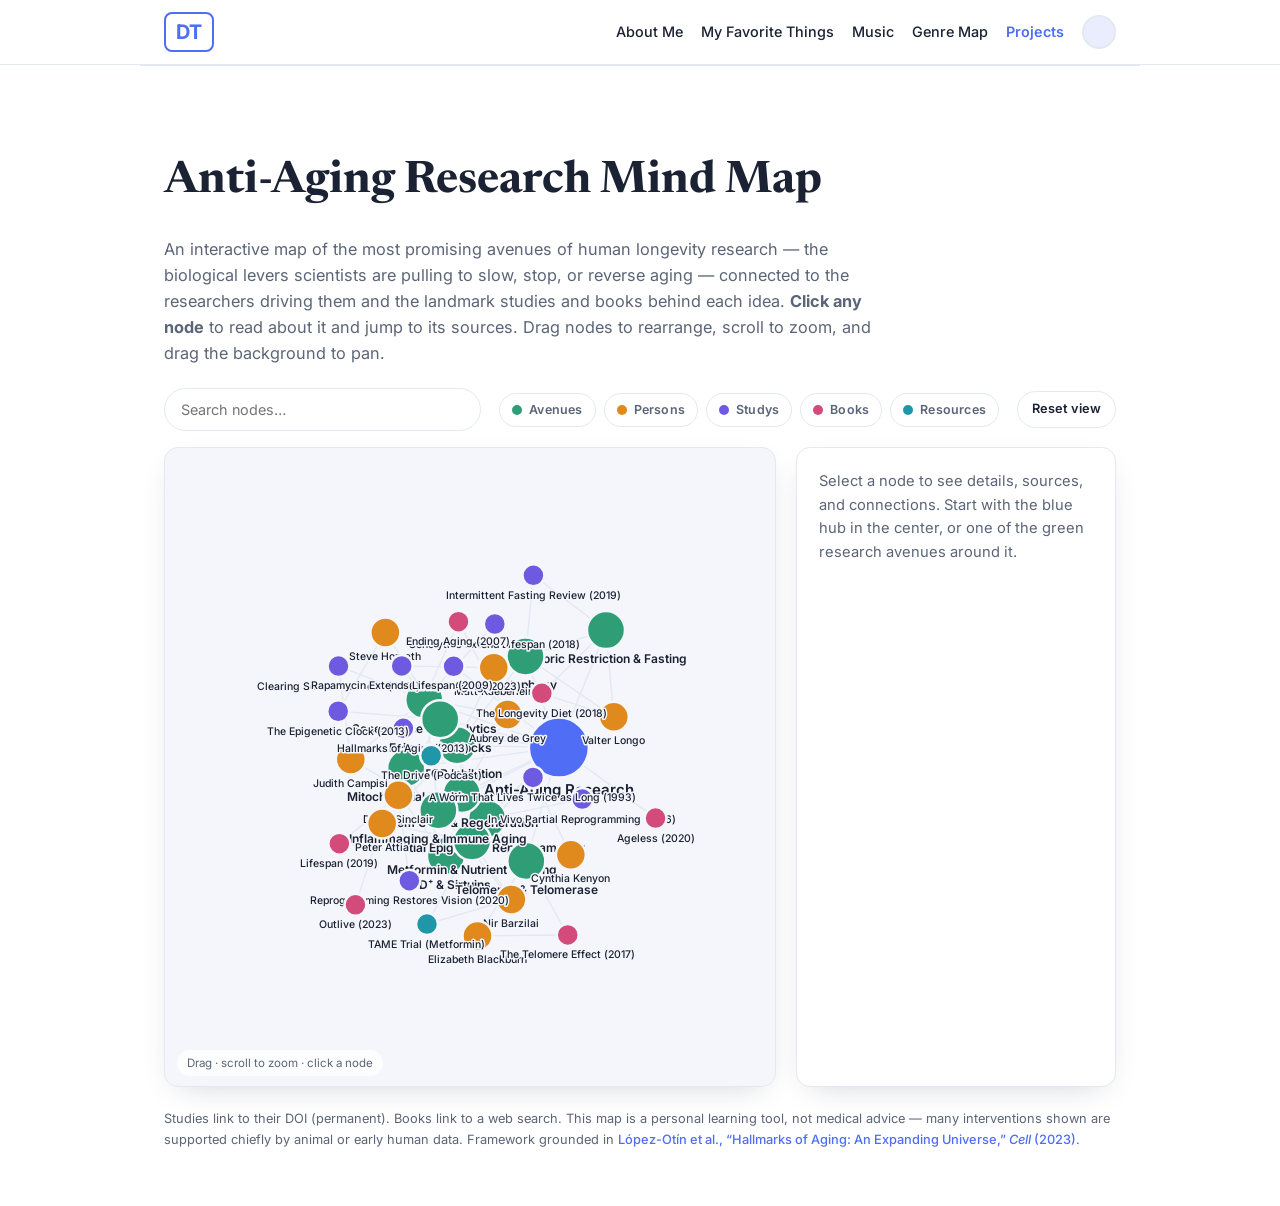
==== commit 51ba0872: "Sync anti-aging page nav and asset versions with site (Genre Map, v=8)" ====
--- a/anti-aging.html
+++ b/anti-aging.html
@@ -8,7 +8,7 @@
   <link rel="preconnect" href="https://fonts.googleapis.com" />
   <link rel="preconnect" href="https://fonts.gstatic.com" crossorigin />
   <link href="https://fonts.googleapis.com/css2?family=Inter:wght@400;500;600;700&family=Newsreader:ital,opsz@0,6..72;1,6..72&display=swap" rel="stylesheet" />
-  <link rel="stylesheet" href="styles.css?v=7" />
+  <link rel="stylesheet" href="styles.css?v=8" />
   <style>
     /* ---------- Node type colors ---------- */
     :root {
@@ -153,6 +153,7 @@
         <a href="index.html">About Me</a>
         <a href="favorites.html">My Favorite Things</a>
         <a href="music.html">Music</a>
+        <a href="genres.html">Genre Map</a>
         <a href="projects.html" class="active">Projects</a>
         <button id="theme-toggle" class="theme-toggle" aria-label="Toggle dark mode">🌙</button>
       </div>
@@ -196,7 +197,7 @@
     </section>
   </main>
 
-  <script src="script.js?v=7"></script>
+  <script src="script.js?v=8"></script>
   <script>
   /* ============================================================
      Anti-Aging Research Mind Map — self-contained force-directed graph
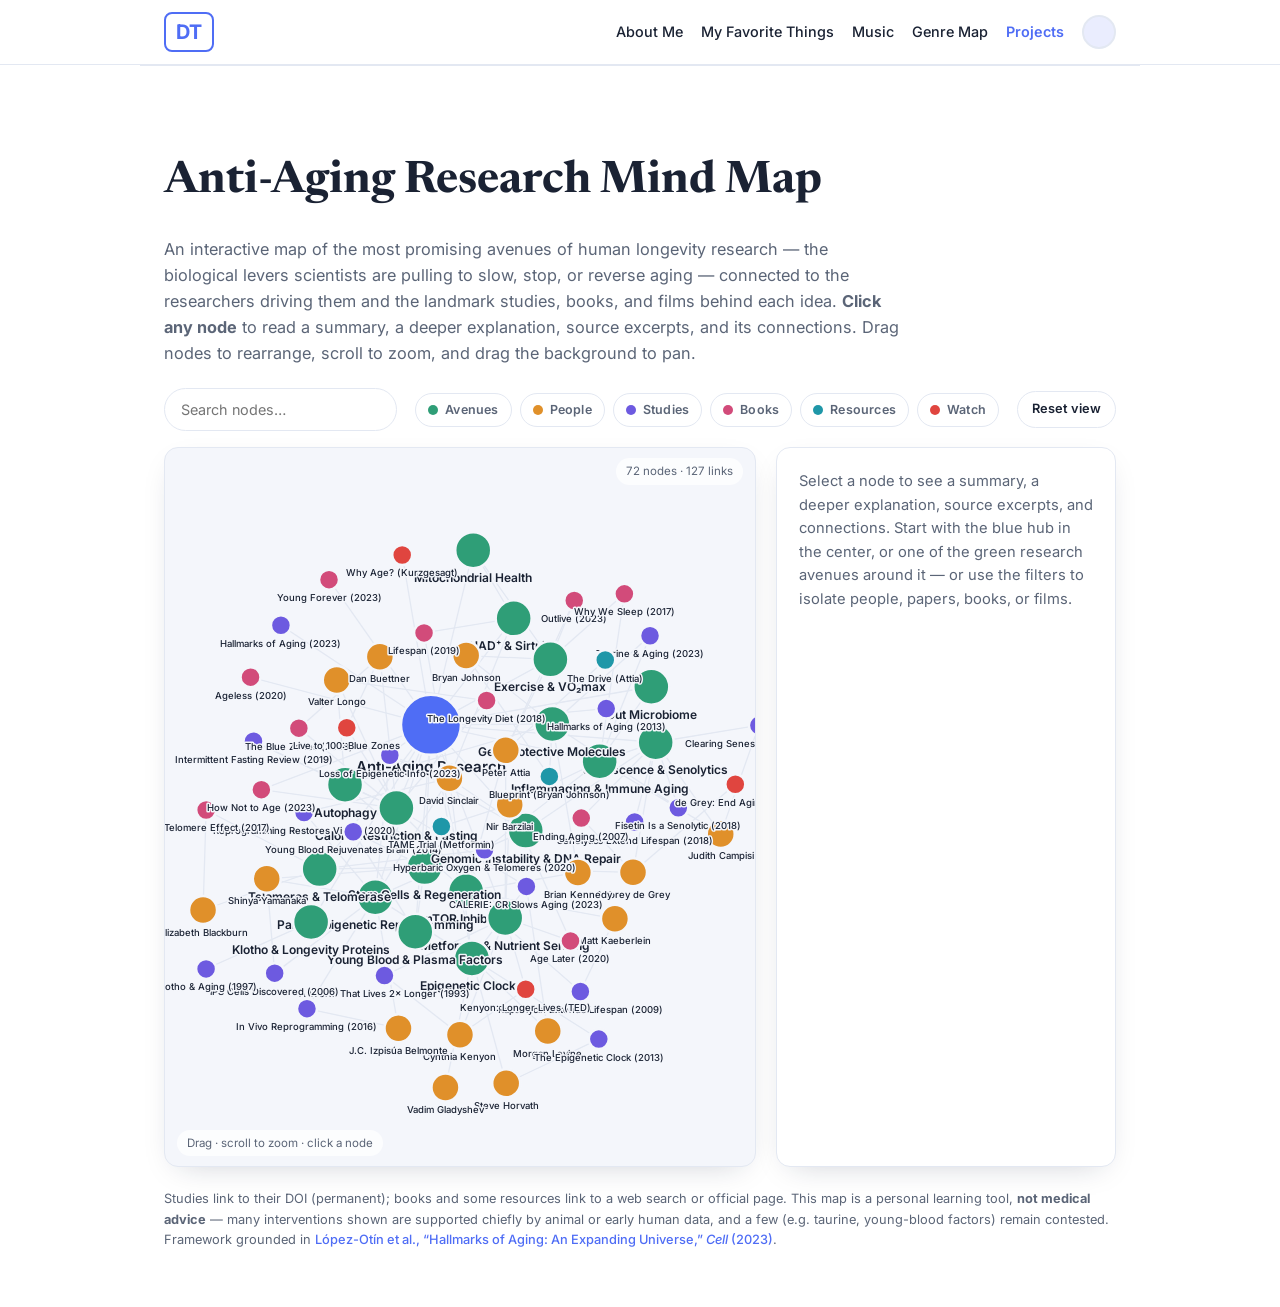
==== commit 62c4cef9: "Expand anti-aging mind map: more nodes, richer details, media types - Widen force layout (stronger r" ====
--- a/anti-aging.html
+++ b/anti-aging.html
@@ -4,7 +4,7 @@
   <meta charset="UTF-8" />
   <meta name="viewport" content="width=device-width, initial-scale=1.0" />
   <title>Anti-Aging Research Mind Map · David Thurston</title>
-  <meta name="description" content="An interactive mind map of the most promising avenues of human anti-aging research, the scientists driving them, and the studies and books behind each." />
+  <meta name="description" content="An interactive mind map of the most promising avenues of human anti-aging research, the scientists driving them, and the studies, books, and films behind each." />
   <link rel="preconnect" href="https://fonts.googleapis.com" />
   <link rel="preconnect" href="https://fonts.gstatic.com" crossorigin />
   <link href="https://fonts.googleapis.com/css2?family=Inter:wght@400;500;600;700&family=Newsreader:ital,opsz@0,6..72;1,6..72&display=swap" rel="stylesheet" />
@@ -14,20 +14,22 @@
     :root {
       --n-root:    var(--accent);
       --n-avenue:  #2f9e77;
-      --n-person:  #e08a1e;
+      --n-person:  #e0902a;
       --n-study:   #6d5ae0;
       --n-book:    #d24b7a;
       --n-writing: #1f97a8;
+      --n-watch:   #e0453f;
     }
     [data-theme="dark"] {
       --n-avenue:  #46c093;
-      --n-person:  #f0a63f;
+      --n-person:  #f0ad48;
       --n-study:   #9585ff;
       --n-book:    #ef6f9d;
       --n-writing: #43bccd;
-    }
-
-    .mm-intro { max-width: 720px; color: var(--text-muted); font-size: 1.02rem; margin-bottom: 22px; }
+      --n-watch:   #ff6d63;
+    }
+
+    .mm-intro { max-width: 740px; color: var(--text-muted); font-size: 1.02rem; margin-bottom: 22px; }
 
     /* Toolbar */
     .mm-toolbar {
@@ -35,7 +37,7 @@
       margin-bottom: 16px;
     }
     .mm-search {
-      flex: 1 1 220px; min-width: 180px; max-width: 340px;
+      flex: 1 1 220px; min-width: 180px; max-width: 320px;
       background: var(--card); color: var(--text);
       border: 1px solid var(--border); border-radius: 999px;
       padding: 9px 16px; font: inherit; font-size: 0.9rem;
@@ -63,8 +65,8 @@
     .mm-btn:active { transform: scale(0.96); }
 
     /* Layout: canvas + detail panel */
-    .mm-layout { display: grid; grid-template-columns: 1fr 320px; gap: 20px; align-items: stretch; }
-    @media (max-width: 820px) { .mm-layout { grid-template-columns: 1fr; } }
+    .mm-layout { display: grid; grid-template-columns: 1fr 340px; gap: 20px; align-items: stretch; }
+    @media (max-width: 860px) { .mm-layout { grid-template-columns: 1fr; } }
 
     .mm-canvas-wrap {
       position: relative;
@@ -72,10 +74,10 @@
       border: 1px solid var(--border);
       border-radius: var(--radius);
       overflow: hidden;
-      height: 640px;
+      height: 720px;
       box-shadow: var(--shadow);
     }
-    @media (max-width: 820px) { .mm-canvas-wrap { height: 480px; } }
+    @media (max-width: 860px) { .mm-canvas-wrap { height: 520px; } }
     #mm-svg { width: 100%; height: 100%; display: block; cursor: grab; touch-action: none; }
     #mm-svg.panning { cursor: grabbing; }
 
@@ -85,9 +87,15 @@
       background: color-mix(in srgb, var(--bg) 78%, transparent);
       padding: 4px 10px; border-radius: 999px; pointer-events: none;
     }
+    .mm-count {
+      position: absolute; right: 12px; top: 10px;
+      font-size: 0.72rem; color: var(--text-muted);
+      background: color-mix(in srgb, var(--bg) 78%, transparent);
+      padding: 4px 10px; border-radius: 999px; pointer-events: none;
+    }
 
     /* Graph elements */
-    .mm-link { stroke: var(--border); stroke-width: 1.4px; transition: stroke 0.2s ease, opacity 0.2s ease; }
+    .mm-link { stroke: var(--border); stroke-width: 1.3px; transition: stroke 0.2s ease, opacity 0.2s ease; }
     .mm-node { cursor: pointer; }
     .mm-node circle { stroke: var(--bg-alt); stroke-width: 2.5px; transition: opacity 0.2s ease; }
     .mm-node text {
@@ -101,24 +109,35 @@
     .node-study  circle { fill: var(--n-study); }
     .node-book   circle { fill: var(--n-book); }
     .node-writing circle { fill: var(--n-writing); }
+    .node-watch  circle { fill: var(--n-watch); }
     .mm-node.sel circle { stroke: var(--accent); stroke-width: 3.5px; }
-    .mm-dim { opacity: 0.12 !important; }
-    .mm-dim text { opacity: 0.12 !important; }
+    .mm-dim { opacity: 0.1 !important; }
+    .mm-dim text { opacity: 0.1 !important; }
 
     /* Detail panel */
     .mm-panel {
       background: var(--card); border: 1px solid var(--border); border-radius: var(--radius);
       padding: 22px; box-shadow: var(--shadow);
-      display: flex; flex-direction: column; gap: 14px;
-      max-height: 640px; overflow-y: auto;
-    }
-    @media (max-width: 820px) { .mm-panel { max-height: none; } }
+      display: flex; flex-direction: column; gap: 13px;
+      max-height: 720px; overflow-y: auto;
+    }
+    @media (max-width: 860px) { .mm-panel { max-height: none; } }
     .mm-panel .p-badge {
       align-self: flex-start; font-size: 0.68rem; font-weight: 700; letter-spacing: 0.5px;
       text-transform: uppercase; padding: 4px 11px; border-radius: 999px; color: #fff;
     }
-    .mm-panel h4 { font-family: var(--serif); font-size: 1.35rem; line-height: 1.2; font-weight: 600; }
-    .mm-panel .p-desc { color: var(--text-muted); font-size: 0.92rem; line-height: 1.6; }
+    .mm-panel h4 { font-family: var(--serif); font-size: 1.35rem; line-height: 1.25; font-weight: 600; }
+    .mm-panel .p-desc { color: var(--text); font-size: 0.95rem; line-height: 1.6; }
+    .mm-panel .p-detail { color: var(--text-muted); font-size: 0.9rem; line-height: 1.65; }
+    .mm-panel blockquote {
+      margin: 2px 0; padding: 10px 16px; border-left: 3px solid var(--accent);
+      background: var(--accent-soft); border-radius: 0 8px 8px 0;
+      font-family: var(--serif); font-size: 0.96rem; line-height: 1.55; color: var(--text);
+    }
+    .mm-panel blockquote cite {
+      display: block; margin-top: 8px; font-family: "Inter", sans-serif;
+      font-style: normal; font-size: 0.76rem; color: var(--text-muted); font-weight: 500;
+    }
     .mm-panel .p-open {
       align-self: flex-start; font-size: 0.82rem; font-weight: 600;
       padding: 8px 16px; border-radius: 999px;
@@ -166,9 +185,9 @@
       <p class="mm-intro">
         An interactive map of the most promising avenues of human longevity research — the
         biological levers scientists are pulling to slow, stop, or reverse aging — connected to the
-        researchers driving them and the landmark studies and books behind each idea.
-        <strong>Click any node</strong> to read about it and jump to its sources. Drag nodes to
-        rearrange, scroll to zoom, and drag the background to pan.
+        researchers driving them and the landmark studies, books, and films behind each idea.
+        <strong>Click any node</strong> to read a summary, a deeper explanation, source excerpts, and
+        its connections. Drag nodes to rearrange, scroll to zoom, and drag the background to pan.
       </p>
 
       <div class="mm-toolbar">
@@ -180,18 +199,21 @@
       <div class="mm-layout">
         <div class="mm-canvas-wrap">
           <svg id="mm-svg" role="img" aria-label="Interactive anti-aging research mind map"></svg>
+          <div class="mm-count" id="mm-count"></div>
           <div class="mm-hint">Drag · scroll to zoom · click a node</div>
         </div>
         <aside class="mm-panel" id="mm-panel">
-          <p class="p-empty">Select a node to see details, sources, and connections. Start with the
-            blue hub in the center, or one of the green research avenues around it.</p>
+          <p class="p-empty">Select a node to see a summary, a deeper explanation, source excerpts,
+            and connections. Start with the blue hub in the center, or one of the green research
+            avenues around it — or use the filters to isolate people, papers, books, or films.</p>
         </aside>
       </div>
 
       <p class="mm-footnote">
-        Studies link to their DOI (permanent). Books link to a web search. This map is a personal
-        learning tool, not medical advice — many interventions shown are supported chiefly by animal
-        or early human data. Framework grounded in
+        Studies link to their DOI (permanent); books and some resources link to a web search or
+        official page. This map is a personal learning tool, <strong>not medical advice</strong> —
+        many interventions shown are supported chiefly by animal or early human data, and a few
+        (e.g. taurine, young-blood factors) remain contested. Framework grounded in
         <a href="https://doi.org/10.1016/j.cell.2022.11.001" target="_blank" rel="noopener">López-Otín et al., “Hallmarks of Aging: An Expanding Universe,” <em>Cell</em> (2023)</a>.
       </p>
     </section>
@@ -201,131 +223,293 @@
   <script>
   /* ============================================================
      Anti-Aging Research Mind Map — self-contained force-directed graph
+     types: root | avenue | person | study | book | writing | watch
+     node fields: id, type, label, desc, detail?, quote{text,cite}?, url?, badge?
      ============================================================ */
   (function () {
     // ---------- Data ----------
-    // types: root | avenue | person | study | book | writing
     const N = [
       { id: "root", type: "root", label: "Anti-Aging Research",
-        desc: "The pursuit of extending human healthspan and lifespan by targeting the underlying biology of aging rather than treating age-related diseases one at a time. The organizing framework is the 'hallmarks of aging' — a set of interconnected cellular and molecular processes that drive age-related decline. The avenues around this hub each target one or more of those hallmarks." },
-
-      // ---------- Avenues ----------
+        desc: "The pursuit of extending human healthspan and lifespan by targeting the underlying biology of aging rather than treating age-related diseases one at a time.",
+        detail: "The organizing framework is the 'hallmarks of aging' — a set of interconnected cellular and molecular processes that drive age-related decline. The avenues arranged around this hub each target one or more of those hallmarks. The unifying bet of the field is that because these processes are shared across nearly all age-related diseases, slowing them could delay many diseases at once." },
+
+      /* ==================== AVENUES ==================== */
       { id: "a_senescence", type: "avenue", label: "Senescence & Senolytics",
-        desc: "As we age, cells stop dividing but refuse to die, becoming 'senescent' and secreting inflammatory signals (the SASP) that damage neighboring tissue. Senolytics are drugs that selectively clear these zombie cells. In mice, clearing them extends healthspan and lifespan." },
+        desc: "Clearing 'zombie' cells that have stopped dividing but refuse to die and instead poison surrounding tissue.",
+        detail: "As we age, damaged cells enter senescence: they halt division but secrete a cocktail of inflammatory signals (the senescence-associated secretory phenotype, or SASP) that damages neighbors and drives chronic inflammation. Senolytics are drugs — such as dasatinib + quercetin, or the flavonoid fisetin — that selectively trigger death in senescent cells. In mice, clearing these cells extends healthspan and lifespan and delays multiple age-related conditions." },
       { id: "a_nad", type: "avenue", label: "NAD⁺ & Sirtuins",
-        desc: "NAD⁺ is a coenzyme central to metabolism and DNA repair that declines with age. Sirtuins are a family of NAD⁺-dependent enzymes that regulate cellular stress responses and gene silencing. Boosting NAD⁺ (e.g., with NMN or NR) aims to restore sirtuin activity and metabolic resilience." },
+        desc: "Restoring a coenzyme central to metabolism and DNA repair that steeply declines with age.",
+        detail: "NAD⁺ powers hundreds of reactions and is the required fuel for sirtuins — a family of enzymes that regulate stress responses, DNA repair, and gene silencing. NAD⁺ levels fall with age, dimming sirtuin activity. Precursors like NMN and NR aim to rebuild the NAD⁺ pool and restore metabolic resilience, though human lifespan benefits remain unproven." },
       { id: "a_mtor", type: "avenue", label: "mTOR Inhibition",
-        desc: "mTOR is a master nutrient-sensing pathway that promotes growth. Dialing it down — most famously with the drug rapamycin — mimics aspects of caloric restriction, boosts autophagy, and is one of the most reproducible ways to extend lifespan across species." },
+        desc: "Dialing down a master growth pathway to mimic the benefits of eating less.",
+        detail: "mTOR is a nutrient-sensing hub that promotes growth and suppresses cellular cleanup. Inhibiting it — most famously with rapamycin — mimics aspects of caloric restriction, boosts autophagy, and is one of the most reproducible ways to extend lifespan across species, from yeast to mice. It is the leading small-molecule candidate for a true human 'geroprotector.'" },
       { id: "a_cr", type: "avenue", label: "Caloric Restriction & Fasting",
-        desc: "Eating less (without malnutrition), and time-restricted eating or periodic fasting, reliably extends lifespan in many organisms. Fasting flips a 'metabolic switch' toward fat-burning and ketones, triggering repair pathways like autophagy and lowering IGF-1." },
+        desc: "Eating less, or eating in a narrower window, to trigger the body's repair programs.",
+        detail: "Reducing calories without malnutrition, along with time-restricted eating and periodic fasting, reliably extends lifespan across many organisms. Fasting flips a 'metabolic switch' from glucose- to ketone-based fuel, lowers IGF-1 and insulin, and activates repair pathways like autophagy. The human CALERIE trial showed even modest, sustained restriction can slow the measured pace of biological aging." },
       { id: "a_reprog", type: "avenue", label: "Partial Epigenetic Reprogramming",
-        desc: "The 'information theory of aging' holds that cells lose their epigenetic identity over time. Briefly expressing Yamanaka factors (OSKM) can reset a cell's epigenetic age without erasing its identity — reversing hallmarks of aging and, in mice, restoring vision in aged optic nerves." },
+        desc: "Resetting a cell's epigenetic 'age' without erasing its identity — arguably the field's most exciting frontier.",
+        detail: "The 'information theory of aging' holds that cells accumulate epigenetic noise and lose their identity over time. Briefly expressing Yamanaka factors (OSK/OSKM) can wind a cell's epigenetic clock backward while keeping it the same cell type. In mice this has reversed hallmarks of aging and even restored vision in aged optic nerves. The central risk is that too much reprogramming causes tumors, so control is everything." },
       { id: "a_metformin", type: "avenue", label: "Metformin & Nutrient Sensing",
-        desc: "The diabetes drug metformin activates AMPK and dampens insulin/IGF-1 signaling — the same nutrient-sensing axis whose mutation doubles worm lifespan. It's the basis of the proposed TAME trial to test whether an aging drug can delay multiple diseases at once." },
+        desc: "Repurposing a cheap diabetes drug that acts on the same nutrient-sensing axis linked to longevity.",
+        detail: "Metformin activates AMPK and dampens insulin/IGF-1 signaling — the very axis whose mutation doubles worm lifespan. Observational data hint that diabetics on metformin may outlive non-diabetics, motivating the proposed TAME trial to test whether a drug can delay aging itself. Evidence is mixed (it may blunt some exercise gains), but it remains a flagship 'geroscience' candidate." },
       { id: "a_autophagy", type: "avenue", label: "Autophagy",
-        desc: "Autophagy is the cell's recycling system, clearing damaged proteins and organelles. It declines with age ('disabled macroautophagy' is a hallmark). Fasting, rapamycin, and spermidine all upregulate it, and restoring it improves proteostasis and mitochondrial quality." },
+        desc: "Boosting the cell's recycling system, which clears damaged parts and declines with age.",
+        detail: "Autophagy degrades and recycles damaged proteins and organelles; 'disabled macroautophagy' is a hallmark of aging. Fasting, rapamycin, exercise, and the polyamine spermidine all upregulate it. Restoring autophagy improves proteostasis and mitochondrial quality and is a shared downstream mechanism of several other avenues on this map." },
       { id: "a_stem", type: "avenue", label: "Stem Cells & Regeneration",
-        desc: "Stem cell pools exhaust with age, slowing tissue repair. Regenerative approaches aim to replenish or rejuvenate stem cells and the signaling environment (the 'niche') — including parabiosis experiments showing young blood factors can rejuvenate old tissue." },
+        desc: "Replenishing or rejuvenating the stem cell pools that repair our tissues.",
+        detail: "Stem cell reserves exhaust with age, slowing tissue repair and regeneration. Regenerative approaches aim to restore stem cell number and function, and to rejuvenate the surrounding signaling 'niche.' Parabiosis experiments — surgically joining young and old circulatory systems — first revealed that youthful blood factors can reawaken old stem cells." },
       { id: "a_clock", type: "avenue", label: "Epigenetic Clocks",
-        desc: "DNA methylation patterns change predictably with age, letting scientists build 'clocks' that estimate biological (not chronological) age. These biomarkers are becoming the field's yardstick — a way to measure whether an intervention is actually slowing aging." },
+        desc: "Biomarkers that estimate biological (not calendar) age — the field's essential measuring stick.",
+        detail: "DNA methylation patterns change predictably with age, letting scientists build 'clocks' (Horvath, PhenoAge, GrimAge, DunedinPACE) that estimate biological age and pace of aging. These biomarkers let researchers test, in years rather than decades, whether an intervention is actually slowing aging — turning longevity science from guesswork into measurement." },
       { id: "a_telomere", type: "avenue", label: "Telomeres & Telomerase",
-        desc: "Telomeres are protective caps on chromosomes that shorten each time a cell divides; when too short, cells senesce. Telomerase can rebuild them. The interplay between telomere maintenance and cancer risk makes this a double-edged longevity lever." },
+        desc: "Maintaining the protective chromosome caps that shorten each time a cell divides.",
+        detail: "Telomeres cap chromosome ends and erode with each division; critically short telomeres push cells into senescence. Telomerase can rebuild them, and interventions from lifestyle to hyperbaric oxygen have been reported to lengthen them. It's a double-edged lever, though: the same telomerase that could rejuvenate cells can also fuel cancer." },
       { id: "a_mito", type: "avenue", label: "Mitochondrial Health",
-        desc: "Mitochondria are the cell's power plants; their decline drives fatigue, reduced repair capacity, and increased oxidative stress. Interventions include mitophagy (clearing bad mitochondria), NAD⁺ support, exercise, and molecules like urolithin A." },
+        desc: "Keeping the cell's power plants efficient — and clearing the broken ones.",
+        detail: "Mitochondria generate cellular energy; their decline drives fatigue, weaker repair, and oxidative stress. Interventions include mitophagy (selectively clearing defective mitochondria), NAD⁺ support, exercise, and molecules like urolithin A. Mitochondrial dysfunction is both a hallmark of aging and a common failure point across age-related diseases." },
       { id: "a_inflamm", type: "avenue", label: "Inflammaging & Immune Aging",
-        desc: "Aging is accompanied by chronic, low-grade inflammation ('inflammaging') and a declining immune system (immunosenescence). Both accelerate other hallmarks. Targeting the SASP, senescent cells, and immune rejuvenation aims to break this feed-forward loop." },
-
-      // ---------- People ----------
+        desc: "Breaking the chronic, low-grade inflammation and immune decline that accelerate aging.",
+        detail: "Aging brings 'inflammaging' — persistent, sterile, low-grade inflammation — alongside immunosenescence, the weakening of the immune system. Both accelerate other hallmarks and feed on senescent cells' SASP. Targeting the SASP, clearing senescent cells, and rejuvenating the immune system aim to break this self-reinforcing loop." },
+      { id: "a_youngblood", type: "avenue", label: "Young Blood & Plasma Factors",
+        desc: "Testing whether factors in young blood — or simply diluting old blood — can rejuvenate tissue.",
+        detail: "Parabiosis studies showed that connecting an old mouse to a young one's circulation rejuvenates muscle, brain, and other tissues. Attention has focused on circulating factors (e.g. GDF11) and, intriguingly, on the idea that removing pro-aging factors — via plasma dilution or therapeutic exchange — may matter as much as adding youthful ones. Human evidence remains early and contested." },
+      { id: "a_microbiome", type: "avenue", label: "Gut Microbiome",
+        desc: "Reshaping the gut ecosystem, which shifts with age and influences inflammation and metabolism.",
+        detail: "The community of gut microbes changes with age, often losing diversity and producing more inflammatory byproducts — contributing to inflammaging and metabolic decline. Interventions range from diet and fiber to fecal transplants from young donors, which have rejuvenated aspects of aging in animal studies. It's an emerging but fast-moving longevity frontier." },
+      { id: "a_klotho", type: "avenue", label: "Klotho & Longevity Proteins",
+        desc: "Harnessing single proteins whose presence or absence dramatically shifts the aging process.",
+        detail: "Some individual genes act as master aging switches. Klotho, discovered in 1997, causes an aging-like syndrome when disabled and extends lifespan when overexpressed; it also shows links to cognition. Alongside factors like FGF21 and GDF11, klotho illustrates that a small number of circulating proteins can exert outsized control over how we age." },
+      { id: "a_exercise", type: "avenue", label: "Exercise & VO₂max",
+        desc: "The single most evidence-backed intervention — cardiorespiratory fitness and strength as longevity drugs.",
+        detail: "No pill matches exercise for extending healthspan. Cardiorespiratory fitness (VO₂max) and muscle mass/strength are among the strongest predictors of all-cause mortality — moving from 'low fit' to 'above average' is associated with a large reduction in death risk. Exercise simultaneously boosts autophagy, mitochondrial biogenesis, NAD⁺, and immune function, making it the backbone of any serious longevity plan." },
+      { id: "a_supplements", type: "avenue", label: "Geroprotective Molecules",
+        desc: "Small molecules and supplements aimed at aging hallmarks — from taurine and spermidine to AKG.",
+        detail: "A growing menu of molecules targets specific hallmarks: taurine (which declines with age), spermidine (an autophagy inducer), alpha-ketoglutarate, glycine/NAC, urolithin A (mitophagy), and NAD⁺ precursors. Most have compelling animal data but limited or contested human evidence. This is the most hype-prone corner of the field — promising, but where the gap between mouse and human is widest." },
+      { id: "a_dnarepair", type: "avenue", label: "Genomic Instability & DNA Repair",
+        desc: "Protecting and repairing the genome, whose accumulating damage sits upstream of many hallmarks.",
+        detail: "DNA damage accumulates throughout life from radiation, chemicals, and normal metabolism. Genomic instability is a primary hallmark of aging, and impaired repair underlies premature-aging (progeroid) syndromes. Notably, the act of repairing DNA breaks may itself scramble the epigenome — linking DNA damage directly to the epigenetic 'information loss' theory of aging." },
+
+      /* ==================== PEOPLE ==================== */
       { id: "p_sinclair", type: "person", label: "David Sinclair",
         url: "https://sinclair.hms.harvard.edu/",
-        desc: "Harvard geneticist known for work on sirtuins, NAD⁺ boosters, and the 'information theory of aging.' His lab's 2020 study reversed epigenetic age to restore vision in mice. Author of the bestseller Lifespan." },
+        desc: "Harvard geneticist known for sirtuins, NAD⁺ boosters, and the 'information theory of aging.'",
+        detail: "His lab's work argues that aging is driven by a loss of epigenetic information — and is therefore reversible. Landmark studies from his group restored vision in aged mice via partial reprogramming (2020) and framed epigenetic information loss as a cause of aging (2023). Author of the bestseller Lifespan; a prominent and sometimes polarizing public voice for the field." },
       { id: "p_longo", type: "person", label: "Valter Longo",
         url: "https://valterlongo.com/",
-        desc: "USC biogerontologist and director of the Longevity Institute. Pioneered the fasting-mimicking diet (FMD) and studies how nutrition and periodic fasting regulate longevity pathways. Author of The Longevity Diet." },
+        desc: "USC biogerontologist who pioneered the fasting-mimicking diet.",
+        detail: "Director of the USC Longevity Institute, Longo studies how nutrition and periodic fasting regulate longevity pathways like IGF-1 and TOR. He developed the fasting-mimicking diet (FMD) — a 5-day low-calorie protocol designed to capture fasting's benefits while still eating. Author of The Longevity Diet." },
       { id: "p_attia", type: "person", label: "Peter Attia",
         url: "https://peterattiamd.com/",
-        desc: "Physician focused on the practical application of longevity science — 'Medicine 3.0.' Emphasizes exercise, metabolic health, and risk reduction for the chronic diseases of aging. Author of Outlive and host of The Drive podcast." },
+        desc: "Physician focused on the practical application of longevity science — 'Medicine 3.0.'",
+        detail: "Attia translates longevity research into clinical strategy, emphasizing exercise (especially VO₂max and strength), metabolic health, sleep, and aggressive early risk reduction for the chronic diseases of aging. Author of the #1 bestseller Outlive and host of the deep-dive podcast The Drive." },
       { id: "p_kenyon", type: "person", label: "Cynthia Kenyon",
         url: "https://en.wikipedia.org/wiki/Cynthia_Kenyon",
-        desc: "Molecular biologist whose 1993 discovery that a single daf-2 mutation doubles the lifespan of C. elegans launched the modern genetics of aging, revealing nutrient-sensing (insulin/IGF-1) as a master regulator. Now VP at Calico." },
+        desc: "Molecular biologist whose 1993 discovery launched the modern genetics of aging.",
+        detail: "Kenyon showed that a single mutation in the daf-2 gene doubles the lifespan of C. elegans, proving that aging is genetically malleable and gated by nutrient-sensing (insulin/IGF-1) — a pathway conserved from worms to humans. Now vice president of aging research at Calico, Google's longevity company." },
       { id: "p_barzilai", type: "person", label: "Nir Barzilai",
         url: "https://www.einsteinmed.edu/faculty/484/nir-barzilai/",
-        desc: "Director of the Institute for Aging Research at Einstein. Studies centenarian genetics and leads the push for the TAME trial — testing metformin as the first drug approved to target aging itself." },
+        desc: "Directs the Institute for Aging Research at Einstein; champion of the TAME trial.",
+        detail: "Barzilai studies the genetics of centenarians (why some people age slowly) and leads the push for TAME — Targeting Aging with Metformin — designed to win regulatory recognition of aging as a treatable indication. Author of Age Later." },
       { id: "p_degrey", type: "person", label: "Aubrey de Grey",
         url: "https://www.levf.org/",
-        desc: "Biogerontologist who framed aging as accumulated damage that can be repaired ('SENS'). A provocative, influential advocate for engineering-style rejuvenation. Author of Ending Aging." },
+        desc: "Biogerontologist who reframed aging as repairable accumulated damage ('SENS').",
+        detail: "De Grey argues aging is simply the accumulation of seven categories of molecular and cellular damage, each of which could in principle be repaired — an engineering rather than a 'cure a disease' mindset. A provocative, influential, and controversial advocate for radical life extension. Author of Ending Aging." },
       { id: "p_horvath", type: "person", label: "Steve Horvath",
         url: "https://en.wikipedia.org/wiki/Steve_Horvath",
-        desc: "Geneticist and biostatistician who built the first widely used epigenetic clock (2013), giving the field a rigorous way to measure biological age from DNA methylation." },
+        desc: "Geneticist who built the first widely used epigenetic clock (2013).",
+        detail: "Horvath's DNA-methylation clock estimates age across nearly all human tissues from a single mathematical model, giving the field its first rigorous biomarker of biological age. His clocks underpin much of today's work measuring whether interventions actually slow aging." },
       { id: "p_campisi", type: "person", label: "Judith Campisi",
         url: "https://www.buckinstitute.org/lab/campisi-lab/",
-        desc: "Buck Institute biologist who defined how senescent cells drive aging through the senescence-associated secretory phenotype (SASP). Co-founder of Unity Biotechnology." },
+        desc: "Buck Institute biologist who defined how senescent cells drive aging.",
+        detail: "Campisi characterized the senescence-associated secretory phenotype (SASP) — the inflammatory signals senescent cells emit — showing senescence is not just a passive dead end but an active driver of aging and cancer. Co-founder of Unity Biotechnology." },
       { id: "p_kaeberlein", type: "person", label: "Matt Kaeberlein",
         url: "https://en.wikipedia.org/wiki/Matt_Kaeberlein",
-        desc: "Biogerontologist and leading voice on rapamycin as a longevity intervention. Founder of the Dog Aging Project, translating lifespan research into companion animals as a bridge to humans." },
+        desc: "Leading voice on rapamycin; founder of the Dog Aging Project.",
+        detail: "A biogerontologist who has championed rapamycin as the most promising pharmacological geroprotector. His Dog Aging Project studies aging in companion dogs — a real-world model that ages faster than humans but shares our environment — as a bridge to human longevity trials." },
       { id: "p_blackburn", type: "person", label: "Elizabeth Blackburn",
         url: "https://en.wikipedia.org/wiki/Elizabeth_Blackburn",
-        desc: "Nobel laureate (2009) for the discovery of telomerase, the enzyme that maintains telomeres. Co-author of The Telomere Effect, linking cellular aging to lifestyle and stress." },
-
-      // ---------- Studies ----------
+        desc: "Nobel laureate for the discovery of telomerase.",
+        detail: "Blackburn shared the 2009 Nobel Prize in Physiology or Medicine for discovering telomerase, the enzyme that maintains telomeres. Her later work and book, The Telomere Effect (with Elissa Epel), connect cellular aging to stress, sleep, and lifestyle." },
+      { id: "p_yamanaka", type: "person", label: "Shinya Yamanaka",
+        url: "https://en.wikipedia.org/wiki/Shinya_Yamanaka",
+        desc: "Nobel laureate who discovered that four genes can reset an adult cell to a stem-cell state.",
+        detail: "In 2006 Yamanaka showed that just four transcription factors (Oct4, Sox2, Klf4, c-Myc — the 'Yamanaka factors') can reprogram an adult cell back into a pluripotent stem cell, winning the 2012 Nobel Prize. Partial, controlled use of these same factors is the foundation of the reprogramming-rejuvenation field." },
+      { id: "p_belmonte", type: "person", label: "J.C. Izpisúa Belmonte",
+        url: "https://en.wikipedia.org/wiki/Juan_Carlos_Izpisua_Belmonte",
+        desc: "Developmental biologist who first showed partial reprogramming can rejuvenate a living animal.",
+        detail: "His lab's 2016 study demonstrated that short, cyclic expression of Yamanaka factors in living mice ameliorates hallmarks of aging and extends lifespan in a premature-aging model — the proof of concept that reprogramming works in vivo, not just in a dish. Now leading aging research at Altos Labs." },
+      { id: "p_gladyshev", type: "person", label: "Vadim Gladyshev",
+        url: "https://www.google.com/search?q=Vadim+Gladyshev+aging+Harvard",
+        desc: "Harvard biologist advancing the quantitative biology of aging and aging clocks.",
+        detail: "Gladyshev's lab develops rigorous frameworks and biomarkers for measuring biological age and the rate of aging, and studies how interventions and even early development affect the aging trajectory. A key figure in turning aging into a measurable, quantitative science." },
+      { id: "p_levine", type: "person", label: "Morgan Levine",
+        url: "https://www.google.com/search?q=Morgan+Levine+biological+age+PhenoAge",
+        desc: "Biologist behind next-generation biological-age clocks like PhenoAge.",
+        detail: "Levine helped build clocks (PhenoAge, DunedinPACE-adjacent work) that predict healthspan and mortality better than chronological age, and studies how lifestyle and interventions move these measures. Formerly at Yale, later a founding scientist at Altos Labs. Author of True Age." },
+      { id: "p_kennedy", type: "person", label: "Brian Kennedy",
+        url: "https://www.google.com/search?q=Brian+Kennedy+longevity+biologist+NUS",
+        desc: "Geroscientist advancing translational longevity interventions and biomarkers.",
+        detail: "Former president of the Buck Institute, now at the National University of Singapore, Kennedy studies conserved longevity pathways (including mTOR) and works to translate geroprotectors and aging biomarkers toward the clinic. A leading advocate for treating aging as a modifiable risk factor." },
+      { id: "p_bryanjohnson", type: "person", label: "Bryan Johnson",
+        url: "https://www.bryanjohnson.com/",
+        desc: "Tech entrepreneur running 'Blueprint,' the most publicized self-experiment in longevity.",
+        detail: "Johnson spends millions measuring and optimizing every biomarker of his body under a rigorous, open-sourced protocol he calls Blueprint — diet, sleep, exercise, and dozens of supplements — publishing his data and 'pace of aging' scores. A polarizing but highly visible figure who has pushed longevity into mainstream culture." },
+      { id: "p_buettner", type: "person", label: "Dan Buettner",
+        url: "https://en.wikipedia.org/wiki/Dan_Buettner",
+        desc: "Journalist who identified the world's 'Blue Zones' of exceptional longevity.",
+        detail: "Buettner's National Geographic-backed work identified five regions — Okinawa, Sardinia, Ikaria, Nicoya, and Loma Linda — where people reach 100 at extraordinary rates, and distilled shared lifestyle patterns (plant-forward diet, natural movement, purpose, community). Author of The Blue Zones and subject of a Netflix series." },
+
+      /* ==================== STUDIES ==================== */
       { id: "r_hallmarks23", type: "study", label: "Hallmarks of Aging (2023)",
         url: "https://doi.org/10.1016/j.cell.2022.11.001",
-        desc: "López-Otín et al., Cell (2023). The updated field-defining review expanding the framework to twelve interconnected hallmarks of aging — the conceptual backbone of this whole map." },
+        desc: "The field-defining review, updated to twelve interconnected hallmarks of aging.",
+        detail: "López-Otín, Blasco, Partridge, Serrano & Kroemer, Cell (2023). The conceptual backbone of this whole map, expanding the original nine hallmarks to twelve: genomic instability, telomere attrition, epigenetic alterations, loss of proteostasis, disabled macroautophagy, deregulated nutrient-sensing, mitochondrial dysfunction, cellular senescence, stem cell exhaustion, altered intercellular communication, chronic inflammation, and dysbiosis." },
       { id: "r_hallmarks13", type: "study", label: "Hallmarks of Aging (2013)",
         url: "https://doi.org/10.1016/j.cell.2013.05.039",
-        desc: "López-Otín et al., Cell (2013). The original, massively cited paper that organized aging into nine hallmarks and gave the field a shared vocabulary." },
-      { id: "r_ocampo16", type: "study", label: "In Vivo Partial Reprogramming (2016)",
+        desc: "The original, massively cited paper that organized aging into nine hallmarks.",
+        detail: "López-Otín et al., Cell (2013). Gave a fragmented field a shared vocabulary by grouping the drivers of aging into nine categories and proposing criteria for what counts as a true hallmark. One of the most cited biology papers of its decade." },
+      { id: "r_ocampo16", type: "study", label: "In Vivo Reprogramming (2016)",
         url: "https://doi.org/10.1016/j.cell.2016.11.052",
-        desc: "Ocampo et al., Cell (2016). Showed that short cyclic expression of Yamanaka factors ameliorates hallmarks of aging and extends lifespan in progeroid mice — the proof of concept for reprogramming-based rejuvenation." },
+        desc: "First proof that partial reprogramming can rejuvenate and extend lifespan in living mice.",
+        detail: "Ocampo et al. (Belmonte lab), Cell (2016). Showed that short, cyclic expression of Yamanaka factors ameliorates cellular and physiological hallmarks of aging and prolongs lifespan in progeroid mice, and improves recovery from injury in older wild-type mice.",
+        quote: { text: "Partial reprogramming by short-term cyclic expression of OSKM ameliorates cellular and physiological hallmarks of aging and prolongs lifespan in a mouse model of premature aging.", cite: "Ocampo et al., Cell (2016) — abstract" } },
       { id: "r_lu20", type: "study", label: "Reprogramming Restores Vision (2020)",
         url: "https://doi.org/10.1038/s41586-020-2975-4",
-        desc: "Lu et al. (Sinclair lab), Nature (2020). Partial reprogramming reset the epigenetic age of retinal neurons and restored vision in aged and injured mouse eyes — evidence aging carries recoverable 'youthful information.'" },
+        desc: "Partial reprogramming reset the epigenetic age of neurons and restored sight in mice.",
+        detail: "Lu et al. (Sinclair lab), Nature (2020). Expressing three Yamanaka factors (OSK) reversed the epigenetic age of retinal ganglion cells, promoted nerve regeneration, and restored vision in aged mice and in a glaucoma model — striking evidence that aging carries recoverable 'youthful information.'" },
+      { id: "r_yang23", type: "study", label: "Loss of Epigenetic Info (2023)",
+        url: "https://doi.org/10.1016/j.cell.2022.12.027",
+        desc: "Argues aging is driven by loss of epigenetic information — and can be reversed by restoring it.",
+        detail: "Yang et al. (Sinclair lab), Cell (2023). Using a system to induce (and then heal) DNA breaks, the authors showed that the repair process itself scrambles the epigenome, accelerating aging — and that expressing OSK can restore youthful epigenetic patterns. Core experimental support for the information theory of aging." },
       { id: "r_xu18", type: "study", label: "Senolytics Extend Lifespan (2018)",
         url: "https://doi.org/10.1038/s41591-018-0092-9",
-        desc: "Xu et al., Nature Medicine (2018). Intermittent dasatinib + quercetin cleared senescent cells, improved physical function, and increased lifespan in naturally aged mice." },
+        desc: "Intermittent senolytic drugs improved function and increased lifespan in aged mice.",
+        detail: "Xu et al., Nature Medicine (2018). Transplanting even small numbers of senescent cells into mice caused lasting dysfunction; intermittent dasatinib + quercetin cleared senescent cells, improved physical function, and extended lifespan in naturally aged mice — a foundational senolytics paper." },
       { id: "r_baker16", type: "study", label: "Clearing Senescent Cells (2016)",
         url: "https://doi.org/10.1038/nature16932",
-        desc: "Baker et al., Nature (2016). Genetically eliminating p16-positive senescent cells extended median lifespan and delayed age-related deterioration across multiple organs." },
+        desc: "Genetically removing senescent cells extended healthy lifespan across organs.",
+        detail: "Baker et al., Nature (2016). Using a genetic switch to eliminate p16-positive senescent cells throughout life extended median lifespan and delayed age-related deterioration of kidney, heart, and fat — direct evidence that senescent cells actively shorten healthspan." },
       { id: "r_harrison09", type: "study", label: "Rapamycin Extends Lifespan (2009)",
         url: "https://doi.org/10.1038/nature08221",
-        desc: "Harrison et al., Nature (2009). The landmark ITP result: rapamycin extended lifespan even when started late in life in genetically diverse mice — the first drug to do so." },
+        desc: "The landmark result: rapamycin extended lifespan even when started late in life.",
+        detail: "Harrison et al., Nature (2009). In the NIA Interventions Testing Program across three sites, rapamycin extended median and maximal lifespan of genetically diverse mice even when begun at 600 days of age (roughly late middle age) — the first drug shown to do so.",
+        quote: { text: "Rapamycin fed near the end of life extended lifespan of both male and female mice … the first evidence that a drug can extend the lifespan of mammals when started late in life.", cite: "Summary of Harrison et al., Nature 460:392 (2009)" } },
       { id: "r_horvath13", type: "study", label: "The Epigenetic Clock (2013)",
         url: "https://doi.org/10.1186/gb-2013-14-10-r115",
-        desc: "Horvath, Genome Biology (2013). Introduced a DNA-methylation clock predicting age across tissues — the tool that let researchers quantify biological age." },
+        desc: "Introduced the DNA-methylation clock that predicts age across tissues.",
+        detail: "Horvath, Genome Biology (2013). Built from ~8,000 samples across 51 tissue types, this single methylation-based predictor estimates age throughout the body — the tool that let researchers quantify 'biological age' and gave the field a common yardstick." },
       { id: "r_decabo19", type: "study", label: "Intermittent Fasting Review (2019)",
         url: "https://doi.org/10.1056/NEJMra1905136",
-        desc: "de Cabo & Mattson, New England Journal of Medicine (2019). An authoritative review of how intermittent fasting triggers a metabolic switch that improves healthspan and disease resistance." },
-      { id: "r_kenyon93", type: "study", label: "A Worm That Lives Twice as Long (1993)",
+        desc: "An authoritative NEJM review of how fasting improves healthspan and disease resistance.",
+        detail: "de Cabo & Mattson, New England Journal of Medicine (2019). Synthesizes evidence that intermittent fasting triggers a 'metabolic switch' to ketone-based fuel, enhancing stress resistance, longevity signaling, and resistance to cancer, obesity, diabetes, and neurodegeneration." },
+      { id: "r_calerie23", type: "study", label: "CALERIE: CR Slows Aging (2023)",
+        url: "https://doi.org/10.1038/s43587-022-00357-y",
+        desc: "First randomized human trial showing caloric restriction slows the measured pace of aging.",
+        detail: "Waziry et al., Nature Aging (2023). In the CALERIE randomized trial, ~25% caloric restriction over two years slowed the pace of aging by 2–3% (measured by the DunedinPACE methylation clock) in healthy, non-obese adults — a small effect, but the first causal human evidence that diet can slow biological aging." },
+      { id: "r_kenyon93", type: "study", label: "A Worm That Lives 2× Longer (1993)",
         url: "https://doi.org/10.1038/366461a0",
-        desc: "Kenyon et al., Nature (1993). A single daf-2 mutation doubled C. elegans lifespan — the discovery that aging is genetically malleable and gated by nutrient-sensing." },
-
-      // ---------- Books ----------
+        desc: "The discovery that a single gene mutation doubles lifespan — the birth of aging genetics.",
+        detail: "Kenyon, Chang, Gensch, Rudner & Tabtiang, Nature (1993). Showed that a mutation in daf-2 doubles C. elegans lifespan and requires a second gene, daf-16 — establishing that aging is under genetic control via nutrient-sensing pathways conserved all the way to humans.",
+        quote: { text: "Mutations in the gene daf-2 can cause fertile, active, adult Caenorhabditis elegans hermaphrodites to live more than twice as long as wild type.", cite: "Kenyon et al., Nature 366:461 (1993) — abstract" } },
+      { id: "r_yamanaka06", type: "study", label: "iPS Cells Discovered (2006)",
+        url: "https://doi.org/10.1016/j.cell.2006.07.024",
+        desc: "Four genes can turn an adult cell back into a stem cell — the Nobel-winning basis of reprogramming.",
+        detail: "Takahashi & Yamanaka, Cell (2006). Demonstrated that introducing just four factors (Oct3/4, Sox2, c-Myc, Klf4) reprograms adult mouse fibroblasts into induced pluripotent stem cells. This is the discovery that all partial-reprogramming rejuvenation work builds on." },
+      { id: "r_klotho97", type: "study", label: "Klotho & Aging (1997)",
+        url: "https://doi.org/10.1038/36285",
+        desc: "Disabling a single gene produced an aging-like syndrome, revealing a longevity 'switch.'",
+        detail: "Kuro-o et al., Nature (1997). Mice with a defective klotho gene developed a syndrome resembling human aging — short lifespan, arteriosclerosis, osteoporosis, skin atrophy — identifying klotho as a gene whose activity regulates aging and age-related disease." },
+      { id: "r_taurine23", type: "study", label: "Taurine & Aging (2023)",
+        url: "https://doi.org/10.1126/science.abn9257",
+        desc: "Taurine declines with age across species; supplementing it extended healthspan in animals.",
+        detail: "Singh et al., Science (2023). Circulating taurine falls with age in mice, monkeys, and humans; restoring it extended lifespan and healthspan in mice and healthspan in monkeys, reducing senescence, DNA damage, and inflammaging. Provocative — but human causal evidence is still lacking and the finding is debated.",
+        quote: { text: "A reversal of this decline through taurine supplementation increased the health span … and life span in mice and health span in monkeys.", cite: "Singh et al., Science 380:eabn9257 (2023) — abstract" } },
+      { id: "r_hbot20", type: "study", label: "Hyperbaric Oxygen & Telomeres (2020)",
+        url: "https://doi.org/10.18632/aging.202188",
+        desc: "A small trial reported HBOT lengthened telomeres and cleared senescent immune cells.",
+        detail: "Hachmo et al., Aging (2020). In 35 healthy older adults, 60 sessions of hyperbaric oxygen therapy increased immune-cell telomere length by over 20% and reduced senescent T-cells — intriguing but small, uncontrolled, and in need of replication." },
+      { id: "r_villeda14", type: "study", label: "Young Blood Rejuvenates Brain (2014)",
+        url: "https://doi.org/10.1038/nm.3569",
+        desc: "Exposure to young blood reversed age-related decline in the aged mouse brain.",
+        detail: "Villeda et al., Nature Medicine (2014). Young blood (via parabiosis or plasma injection) improved synaptic plasticity, hippocampal function, and learning in old mice — helping ignite the young-plasma and circulating-factors field, though human translation remains unproven and commercially fraught." },
+      { id: "r_fisetin18", type: "study", label: "Fisetin Is a Senolytic (2018)",
+        url: "https://doi.org/10.1016/j.ebiom.2018.09.015",
+        desc: "A common plant flavonoid cleared senescent cells and extended lifespan in mice.",
+        detail: "Yousefzadeh et al., EBioMedicine (2018). Of ten flavonoids screened, fisetin was the most potent senolytic; given late in life to mice it reduced senescence markers, improved tissue health, and extended median and maximum lifespan — spurring human trials of a widely available natural compound." },
+
+      /* ==================== BOOKS ==================== */
       { id: "b_lifespan", type: "book", label: "Lifespan (2019)",
         url: "https://www.google.com/search?q=Lifespan+Why+We+Age+David+Sinclair+book",
-        desc: "David Sinclair's popular case that aging is a treatable condition, built around sirtuins, NAD⁺, and the information theory of aging." },
+        desc: "David Sinclair's popular case that aging is a single, treatable condition.",
+        detail: "Built around sirtuins, NAD⁺, and the 'information theory of aging,' Lifespan argues that aging is a disease with a common cause — and lays out the lifestyle levers and emerging therapies Sinclair believes could extend healthy human life." },
       { id: "b_longevitydiet", type: "book", label: "The Longevity Diet (2018)",
         url: "https://www.google.com/search?q=The+Longevity+Diet+Valter+Longo+book",
-        desc: "Valter Longo distills decades of nutrition and fasting research into a practical dietary program, including the fasting-mimicking diet." },
+        desc: "Valter Longo's practical program grounded in fasting and nutrition science.",
+        detail: "Distills decades of research on nutrition, fasting, and longevity pathways into a dietary approach, including the fasting-mimicking diet, plant-forward eating, and time-restricted feeding." },
       { id: "b_outlive", type: "book", label: "Outlive (2023)",
         url: "https://www.google.com/search?q=Outlive+The+Science+and+Art+of+Longevity+Peter+Attia+book",
-        desc: "Peter Attia's framework for 'Medicine 3.0' — proactively managing the chronic diseases of aging through exercise, metabolism, sleep, and emotional health." },
+        desc: "Peter Attia's #1 bestseller on proactive 'Medicine 3.0.'",
+        detail: "Reframes medicine around preventing the 'four horsemen' — heart disease, cancer, neurodegeneration, and metabolic disease — decades early, with deep practical chapters on exercise, nutrition, sleep, and emotional health as longevity tools." },
       { id: "b_ageless", type: "book", label: "Ageless (2020)",
         url: "https://www.google.com/search?q=Ageless+The+New+Science+of+Getting+Older+Andrew+Steele+book",
-        desc: "Andrew Steele's accessible tour of the whole field — a clear, hallmark-by-hallmark survey of the science of not aging." },
+        desc: "Andrew Steele's clear, hallmark-by-hallmark tour of the whole field.",
+        detail: "A physicist-turned-biologist's accessible survey of the science of not aging — senescence, telomeres, reprogramming, senolytics and more — making the case that treating aging itself is the great opportunity of modern medicine." },
       { id: "b_endingaging", type: "book", label: "Ending Aging (2007)",
         url: "https://www.google.com/search?q=Ending+Aging+Aubrey+de+Grey+book",
-        desc: "Aubrey de Grey's manifesto for the damage-repair (SENS) approach to defeating aging through engineering-style interventions." },
+        desc: "Aubrey de Grey's manifesto for the damage-repair (SENS) approach.",
+        detail: "Lays out the seven categories of aging damage de Grey believes can be repaired through 'strategies for engineered negligible senescence,' arguing that a maintenance-and-repair approach could indefinitely postpone age-related decline." },
       { id: "b_telomere", type: "book", label: "The Telomere Effect (2017)",
         url: "https://www.google.com/search?q=The+Telomere+Effect+Blackburn+Epel+book",
-        desc: "Nobel laureate Elizabeth Blackburn and Elissa Epel connect telomere biology to stress, lifestyle, and everyday choices." },
-
-      // ---------- Writings / resources ----------
-      { id: "w_tame", type: "writing", label: "TAME Trial (Metformin)",
+        desc: "Nobel laureate Elizabeth Blackburn on telomeres, stress, and lifestyle.",
+        detail: "Blackburn and psychologist Elissa Epel connect telomere biology to everyday factors — chronic stress, sleep, diet, and relationships — translating cellular aging science into practical, evidence-based habits." },
+      { id: "b_agelater", type: "book", label: "Age Later (2020)",
+        url: "https://www.google.com/search?q=Age+Later+Nir+Barzilai+book",
+        desc: "Nir Barzilai on centenarian genetics and drugs that target aging.",
+        detail: "Draws on Barzilai's studies of exceptionally long-lived families to argue that we can target the biology of aging itself — and makes the case for metformin and the TAME trial as a first step." },
+      { id: "b_hownottoage", type: "book", label: "How Not to Age (2023)",
+        url: "https://www.google.com/search?q=How+Not+to+Age+Michael+Greger+book",
+        desc: "Michael Greger's evidence-dense, diet-first synthesis of the aging literature.",
+        detail: "A heavily referenced tour through the aging pathways and the foods and habits that influence them, emphasizing plant-based nutrition and lifestyle over supplements and drugs." },
+      { id: "b_bluezones", type: "book", label: "The Blue Zones (2008)",
+        url: "https://www.google.com/search?q=The+Blue+Zones+Dan+Buettner+book",
+        desc: "Dan Buettner's lessons from the world's longest-lived communities.",
+        detail: "Documents the shared habits of the five Blue Zones — mostly plant-based diets, constant natural movement, strong social ties, and a sense of purpose — and turns them into practical 'Power 9' principles." },
+      { id: "b_whywesleep", type: "book", label: "Why We Sleep (2017)",
+        url: "https://www.google.com/search?q=Why+We+Sleep+Matthew+Walker+book",
+        desc: "Matthew Walker on sleep as a non-negotiable pillar of healthy aging.",
+        detail: "Neuroscientist Matthew Walker marshals the evidence that sleep governs immune function, metabolism, memory, and brain clearance of waste — making adequate sleep one of the most powerful and underrated longevity interventions." },
+
+      /* ==================== WRITINGS / RESOURCES ==================== */
+      { id: "w_tame", type: "writing", label: "TAME Trial (Metformin)", badge: "Clinical Trial",
         url: "https://www.afar.org/tame-trial",
-        desc: "The American Federation for Aging Research's overview of Targeting Aging with Metformin — the pivotal effort to win regulatory recognition of aging as a treatable indication." },
-      { id: "w_drive", type: "writing", label: "The Drive (Podcast)",
+        desc: "The pivotal effort to prove a drug can target aging itself.",
+        detail: "The American Federation for Aging Research's overview of Targeting Aging with Metformin — a proposed large trial designed less to test metformin per se than to establish a regulatory path for treating aging as an indication, so future geroprotectors can be approved." },
+      { id: "w_drive", type: "writing", label: "The Drive (Attia)", badge: "Podcast",
         url: "https://peterattiamd.com/podcast/",
-        desc: "Peter Attia's long-form podcast — deep interviews with longevity scientists translating primary research into practical strategy." },
+        desc: "Peter Attia's long-form podcast interviewing longevity scientists.",
+        detail: "Deep, technical interviews that translate primary aging research into practical strategy — one of the best free ways to go beyond headlines into the actual evidence." },
+      { id: "w_blueprint", type: "writing", label: "Blueprint (Bryan Johnson)", badge: "Protocol",
+        url: "https://www.bryanjohnson.com/",
+        desc: "Bryan Johnson's open-sourced, measurement-driven longevity protocol.",
+        detail: "A fully documented regimen of diet, exercise, sleep, and supplementation, with published biomarker data and 'speed of aging' tracking. Widely debated, but a rare example of a rigorous, transparent n=1 longevity experiment." },
+
+      /* ==================== WATCH (docs / talks / videos) ==================== */
+      { id: "doc_bluezones", type: "watch", label: "Live to 100: Blue Zones", badge: "Documentary",
+        url: "https://www.netflix.com/title/81214929",
+        desc: "Netflix (2023): Dan Buettner tours the world's longevity hotspots.",
+        detail: "A four-part series visiting Okinawa, Sardinia, Ikaria, Nicoya, and Loma Linda to uncover the lifestyle patterns behind exceptional longevity — the accessible, human counterpart to the lab science on this map." },
+      { id: "vid_kurzgesagt", type: "watch", label: "Why Age? (Kurzgesagt)", badge: "YouTube",
+        url: "https://www.youtube.com/watch?v=GoJsr4IwCm4",
+        desc: "A crisp animated primer on the science and ethics of ending aging.",
+        detail: "Kurzgesagt's popular explainer lays out why we age and whether we should try to stop it — a great 7-minute on-ramp to the whole field for newcomers." },
+      { id: "vid_kenyonted", type: "watch", label: "Kenyon: Longer Lives (TED)", badge: "TED Talk",
+        url: "https://www.ted.com/talks/cynthia_kenyon_experiments_that_hint_of_longer_lives",
+        desc: "Cynthia Kenyon on how one gene doubled a worm's lifespan.",
+        detail: "Kenyon explains, for a general audience, how her daf-2 discovery revealed that aging is controlled by nutrient-sensing genes conserved from worms to us — and what that hints for human longevity." },
+      { id: "vid_degreyted", type: "watch", label: "de Grey: End Aging (TED)", badge: "TED Talk",
+        url: "https://www.ted.com/talks/aubrey_de_grey_a_roadmap_to_end_aging",
+        desc: "Aubrey de Grey's provocative case that aging is a curable disease.",
+        detail: "The talk that introduced the SENS 'repair the damage' framework to a wide audience, arguing that aging results from seven fixable categories of damage." },
     ];
 
     // ---------- Links (undirected) ----------
@@ -334,16 +518,21 @@
       ["root","a_senescence"],["root","a_nad"],["root","a_mtor"],["root","a_cr"],
       ["root","a_reprog"],["root","a_metformin"],["root","a_autophagy"],["root","a_stem"],
       ["root","a_clock"],["root","a_telomere"],["root","a_mito"],["root","a_inflamm"],
-      // framework studies + general book to root
+      ["root","a_youngblood"],["root","a_microbiome"],["root","a_klotho"],["root","a_exercise"],
+      ["root","a_supplements"],["root","a_dnarepair"],
+      // framework studies + general books to root
       ["root","r_hallmarks23"],["root","r_hallmarks13"],["root","b_ageless"],
+      ["root","b_hownottoage"],["root","b_youngforever"],["root","vid_kurzgesagt"],
       // cross-links among avenues
       ["a_cr","a_autophagy"],["a_mtor","a_autophagy"],["a_metformin","a_mtor"],
       ["a_senescence","a_inflamm"],["a_nad","a_mito"],["a_reprog","a_clock"],
-      ["a_stem","a_telomere"],
+      ["a_stem","a_telomere"],["a_youngblood","a_stem"],["a_microbiome","a_inflamm"],
+      ["a_klotho","a_youngblood"],["a_exercise","a_mito"],["a_supplements","a_autophagy"],
+      ["a_dnarepair","a_reprog"],["a_dnarepair","a_senescence"],["a_cr","a_metformin"],
       // people -> avenues
-      ["p_sinclair","a_nad"],["p_sinclair","a_reprog"],["p_sinclair","a_clock"],
+      ["p_sinclair","a_nad"],["p_sinclair","a_reprog"],["p_sinclair","a_clock"],["p_sinclair","a_dnarepair"],
       ["p_longo","a_cr"],["p_longo","a_autophagy"],
-      ["p_attia","a_metformin"],["p_attia","a_mtor"],
+      ["p_attia","a_exercise"],["p_attia","a_metformin"],["p_attia","a_mtor"],
       ["p_kenyon","a_metformin"],
       ["p_barzilai","a_metformin"],["p_barzilai","a_inflamm"],
       ["p_degrey","a_senescence"],["p_degrey","a_stem"],
@@ -351,35 +540,66 @@
       ["p_campisi","a_senescence"],["p_campisi","a_inflamm"],
       ["p_kaeberlein","a_mtor"],
       ["p_blackburn","a_telomere"],
+      ["p_yamanaka","a_reprog"],["p_yamanaka","a_stem"],
+      ["p_belmonte","a_reprog"],
+      ["p_gladyshev","a_clock"],
+      ["p_levine","a_clock"],
+      ["p_kennedy","a_mtor"],["p_kennedy","a_supplements"],
+      ["p_bryanjohnson","a_supplements"],["p_bryanjohnson","a_exercise"],
+      ["p_buettner","a_cr"],
       // studies -> avenues / people
-      ["r_ocampo16","a_reprog"],
+      ["r_ocampo16","a_reprog"],["r_ocampo16","p_belmonte"],
       ["r_lu20","a_reprog"],["r_lu20","p_sinclair"],
+      ["r_yang23","a_reprog"],["r_yang23","a_dnarepair"],["r_yang23","p_sinclair"],
       ["r_xu18","a_senescence"],
       ["r_baker16","a_senescence"],["r_baker16","p_campisi"],
       ["r_harrison09","a_mtor"],["r_harrison09","p_kaeberlein"],
       ["r_horvath13","a_clock"],["r_horvath13","p_horvath"],
       ["r_decabo19","a_cr"],["r_decabo19","a_autophagy"],
+      ["r_calerie23","a_cr"],["r_calerie23","a_clock"],["r_calerie23","p_levine"],
       ["r_kenyon93","a_metformin"],["r_kenyon93","p_kenyon"],
+      ["r_yamanaka06","a_reprog"],["r_yamanaka06","p_yamanaka"],
+      ["r_klotho97","a_klotho"],
+      ["r_taurine23","a_supplements"],["r_taurine23","a_inflamm"],
+      ["r_hbot20","a_telomere"],["r_hbot20","a_inflamm"],
+      ["r_villeda14","a_youngblood"],["r_villeda14","a_stem"],
+      ["r_fisetin18","a_senescence"],["r_fisetin18","a_supplements"],
       // books -> people / avenues
       ["b_lifespan","p_sinclair"],["b_lifespan","a_nad"],
       ["b_longevitydiet","p_longo"],["b_longevitydiet","a_cr"],
-      ["b_outlive","p_attia"],
+      ["b_outlive","p_attia"],["b_outlive","a_exercise"],
       ["b_endingaging","p_degrey"],["b_endingaging","a_senescence"],
       ["b_telomere","p_blackburn"],["b_telomere","a_telomere"],
+      ["b_agelater","p_barzilai"],["b_agelater","a_metformin"],
+      ["b_hownottoage","a_cr"],
+      ["b_bluezones","p_buettner"],["b_bluezones","a_cr"],
+      ["b_whywesleep","a_inflamm"],["b_whywesleep","a_exercise"],
       // writings
       ["w_tame","a_metformin"],["w_tame","p_barzilai"],
       ["w_drive","p_attia"],
+      ["w_blueprint","p_bryanjohnson"],["w_blueprint","a_supplements"],
+      // watch
+      ["doc_bluezones","p_buettner"],["doc_bluezones","a_cr"],
+      ["vid_kenyonted","p_kenyon"],["vid_kenyonted","a_metformin"],
+      ["vid_degreyted","p_degrey"],
     ];
 
+    // one extra general book node referenced above
+    N.push({ id: "b_youngforever", type: "book", label: "Young Forever (2023)",
+      url: "https://www.google.com/search?q=Young+Forever+Mark+Hyman+book",
+      desc: "Mark Hyman's functional-medicine synthesis organized around the hallmarks of aging.",
+      detail: "A practical, hallmark-by-hallmark program combining diet, lifestyle, and targeted supplements, aimed at a general audience looking to translate longevity science into daily habits." });
+
     const TYPE_META = {
-      root:    { label: "Hub",     color: "var(--n-root)" },
-      avenue:  { label: "Avenue",  color: "var(--n-avenue)" },
-      person:  { label: "Person",  color: "var(--n-person)" },
-      study:   { label: "Study",   color: "var(--n-study)" },
-      book:    { label: "Book",    color: "var(--n-book)" },
-      writing: { label: "Resource",color: "var(--n-writing)" },
+      root:    { label: "Hub",      color: "var(--n-root)" },
+      avenue:  { label: "Avenue",   color: "var(--n-avenue)" },
+      person:  { label: "Person",   color: "var(--n-person)" },
+      study:   { label: "Study",    color: "var(--n-study)" },
+      book:    { label: "Book",     color: "var(--n-book)" },
+      writing: { label: "Resource", color: "var(--n-writing)" },
+      watch:   { label: "Watch",    color: "var(--n-watch)" },
     };
-    const RADIUS = { root: 30, avenue: 19, person: 15, study: 11, book: 11, writing: 11 };
+    const RADIUS = { root: 30, avenue: 18, person: 14, study: 10, book: 10, writing: 10, watch: 10 };
 
     // ---------- Setup ----------
     const svg = document.getElementById("mm-svg");
@@ -387,27 +607,30 @@
     const byId = {};
     N.forEach(n => { byId[n.id] = n; n.neighbors = []; });
 
-    // resolve links to node refs
     const links = L.map(([a, b]) => {
       const s = byId[a], t = byId[b];
+      if (!s || !t) { console.warn("bad link", a, b); return null; }
       s.neighbors.push(t); t.neighbors.push(s);
       return { source: s, target: t };
-    });
-
-    // initial positions (spread around center)
-    let W = svg.clientWidth || 800, H = svg.clientHeight || 640;
-    N.forEach((n, i) => {
-      if (n.id === "root") { n.x = W / 2; n.y = H / 2; }
-      else {
-        const ang = (i / N.length) * Math.PI * 2;
-        const rad = n.type === "avenue" ? 190 : 300;
-        n.x = W / 2 + Math.cos(ang) * rad + (Math.random() - 0.5) * 60;
-        n.y = H / 2 + Math.sin(ang) * rad + (Math.random() - 0.5) * 60;
-      }
-      n.vx = 0; n.vy = 0;
-    });
-
-    // svg groups
+    }).filter(Boolean);
+
+    document.getElementById("mm-count").textContent = N.length + " nodes · " + links.length + " links";
+
+    let W = svg.clientWidth || 900, H = svg.clientHeight || 720;
+    function seed() {
+      N.forEach((n, i) => {
+        if (n.id === "root") { n.x = W / 2; n.y = H / 2; }
+        else {
+          const ang = (i / N.length) * Math.PI * 2 * 3.3;
+          const rad = n.type === "avenue" ? 240 : 360 + (i % 5) * 34;
+          n.x = W / 2 + Math.cos(ang) * rad + (Math.random() - 0.5) * 80;
+          n.y = H / 2 + Math.sin(ang) * rad + (Math.random() - 0.5) * 80;
+        }
+        n.vx = 0; n.vy = 0;
+      });
+    }
+    seed();
+
     const gRoot = document.createElementNS(SVGNS, "g");
     svg.appendChild(gRoot);
     const gLinks = document.createElementNS(SVGNS, "g");
@@ -415,15 +638,12 @@
     gRoot.appendChild(gLinks);
     gRoot.appendChild(gNodes);
 
-    // draw links
     links.forEach(l => {
       const line = document.createElementNS(SVGNS, "line");
       line.setAttribute("class", "mm-link");
-      l.el = line;
-      gLinks.appendChild(line);
+      l.el = line; gLinks.appendChild(line);
     });
 
-    // draw nodes
     N.forEach(n => {
       const g = document.createElementNS(SVGNS, "g");
       g.setAttribute("class", "mm-node node-" + n.type);
@@ -432,7 +652,7 @@
       c.setAttribute("r", RADIUS[n.type]);
       g.appendChild(c);
       const t = document.createElementNS(SVGNS, "text");
-      const fs = n.type === "root" ? 15 : n.type === "avenue" ? 12 : 10.5;
+      const fs = n.type === "root" ? 15 : n.type === "avenue" ? 12 : 9.5;
       t.setAttribute("font-size", fs);
       t.setAttribute("font-weight", n.type === "root" || n.type === "avenue" ? 600 : 500);
       t.setAttribute("text-anchor", "middle");
@@ -443,61 +663,70 @@
       gNodes.appendChild(g);
     });
 
-    // ---------- Force simulation ----------
-    let alpha = 1;
-    const LINK_DIST = l => (l.source.type === "root" || l.target.type === "root") ? 130 : 90;
-    const CHARGE = -900;
+    // ---------- Force simulation (tuned for spread) ----------
+    let alpha = 1, running = false, needsFit = true;
+    const CHARGE = -1700;
+    const LINK_DIST = l => (l.source.type === "root" || l.target.type === "root") ? 165 : 108;
 
     function tick() {
       W = svg.clientWidth || W; H = svg.clientHeight || H;
       const cx = W / 2, cy = H / 2;
 
-      // repulsion (O(n^2), fine for ~50 nodes)
+      // repulsion
       for (let i = 0; i < N.length; i++) {
         const a = N[i];
+        if (a.el.style.display === "none") continue;
         for (let j = i + 1; j < N.length; j++) {
           const b = N[j];
+          if (b.el.style.display === "none") continue;
           let dx = a.x - b.x, dy = a.y - b.y;
           let d2 = dx * dx + dy * dy || 0.01;
           let d = Math.sqrt(d2);
           const f = (CHARGE * alpha) / d2;
           const fx = (dx / d) * f, fy = (dy / d) * f;
-          a.vx -= fx; a.vy -= fy;
-          b.vx += fx; b.vy += fy;
+          a.vx -= fx; a.vy -= fy; b.vx += fx; b.vy += fy;
         }
       }
-      // spring on links
+      // springs
       links.forEach(l => {
+        if (l.el.style.display === "none") return;
         const s = l.source, t = l.target;
         let dx = t.x - s.x, dy = t.y - s.y;
         let d = Math.sqrt(dx * dx + dy * dy) || 0.01;
-        const desired = LINK_DIST(l);
-        const f = ((d - desired) / d) * 0.06 * alpha;
+        const f = ((d - LINK_DIST(l)) / d) * 0.05 * alpha;
         const fx = dx * f, fy = dy * f;
-        s.vx += fx; s.vy += fy;
-        t.vx -= fx; t.vy -= fy;
+        s.vx += fx; s.vy += fy; t.vx -= fx; t.vy -= fy;
       });
-      // gravity to center
-      N.forEach(n => {
-        n.vx += (cx - n.x) * 0.008 * alpha;
-        n.vy += (cy - n.y) * 0.008 * alpha;
-      });
+      // gentle gravity to center
+      N.forEach(n => { n.vx += (cx - n.x) * 0.005 * alpha; n.vy += (cy - n.y) * 0.005 * alpha; });
+      // collision (prevent overlap incl. label room)
+      for (let i = 0; i < N.length; i++) {
+        const a = N[i];
+        for (let j = i + 1; j < N.length; j++) {
+          const b = N[j];
+          let dx = b.x - a.x, dy = b.y - a.y;
+          let d = Math.sqrt(dx * dx + dy * dy) || 0.01;
+          const minSep = RADIUS[a.type] + RADIUS[b.type] + 30;
+          if (d < minSep) {
+            const push = (minSep - d) / d * 0.5;
+            const ox = dx * push, oy = dy * push;
+            a.x -= ox; a.y -= oy; b.x += ox; b.y += oy;
+          }
+        }
+      }
       // integrate
       N.forEach(n => {
         if (n === dragNode) return;
         n.x += n.vx; n.y += n.vy;
         n.vx *= 0.82; n.vy *= 0.82;
-        n.x = Math.max(28, Math.min(W - 28, n.x));
-        n.y = Math.max(28, Math.min(H - 28, n.y));
       });
 
       render();
-      alpha *= 0.985;
-      if (alpha > 0.01 || dragNode) requestAnimationFrame(tick);
+      alpha *= 0.99;
+      if (needsFit && alpha < 0.08) { needsFit = false; fitView(); }
+      if (alpha > 0.008 || dragNode) requestAnimationFrame(tick);
       else running = false;
     }
-
-    let running = false;
     function reheat(a) { alpha = Math.max(alpha, a || 0.4); if (!running) { running = true; requestAnimationFrame(tick); } }
 
     function render() {
@@ -508,65 +737,67 @@
       N.forEach(n => { n.el.setAttribute("transform", `translate(${n.x},${n.y})`); });
     }
 
-    // ---------- View transform (zoom / pan) ----------
+    // ---------- View transform ----------
     const tf = { x: 0, y: 0, k: 1 };
     function applyTF() { gRoot.setAttribute("transform", `translate(${tf.x},${tf.y}) scale(${tf.k})`); }
     function toGraph(clientX, clientY) {
       const r = svg.getBoundingClientRect();
       return { x: (clientX - r.left - tf.x) / tf.k, y: (clientY - r.top - tf.y) / tf.k };
     }
+    function fitView() {
+      const vis = N.filter(n => n.el.style.display !== "none");
+      if (!vis.length) return;
+      let minX = Infinity, minY = Infinity, maxX = -Infinity, maxY = -Infinity;
+      vis.forEach(n => {
+        minX = Math.min(minX, n.x - 60); maxX = Math.max(maxX, n.x + 60);
+        minY = Math.min(minY, n.y - 30); maxY = Math.max(maxY, n.y + 40);
+      });
+      const bw = maxX - minX, bh = maxY - minY;
+      W = svg.clientWidth || W; H = svg.clientHeight || H;
+      const k = Math.max(0.35, Math.min(1.3, Math.min(W / bw, H / bh) * 0.92));
+      tf.k = k;
+      tf.x = W / 2 - k * (minX + bw / 2);
+      tf.y = H / 2 - k * (minY + bh / 2);
+      applyTF();
+    }
 
     svg.addEventListener("wheel", e => {
       e.preventDefault();
       const r = svg.getBoundingClientRect();
       const mx = e.clientX - r.left, my = e.clientY - r.top;
       const factor = e.deltaY < 0 ? 1.12 : 1 / 1.12;
-      const newK = Math.max(0.35, Math.min(3, tf.k * factor));
-      // zoom around cursor
+      const newK = Math.max(0.3, Math.min(3, tf.k * factor));
       tf.x = mx - (mx - tf.x) * (newK / tf.k);
       tf.y = my - (my - tf.y) * (newK / tf.k);
-      tf.k = newK;
-      applyTF();
+      tf.k = newK; applyTF();
     }, { passive: false });
 
     // ---------- Pointer interaction ----------
-    let dragNode = null, panning = false;
-    let startPan = null, moved = false, pressNode = null;
-
+    let dragNode = null, panning = false, startPan = null, moved = false, pressNode = null;
     svg.addEventListener("pointerdown", e => {
       const nodeG = e.target.closest(".mm-node");
       moved = false;
       if (nodeG) {
-        pressNode = byId[nodeG.dataset.id];
-        dragNode = pressNode;
+        pressNode = byId[nodeG.dataset.id]; dragNode = pressNode;
         svg.setPointerCapture(e.pointerId);
       } else {
-        panning = true;
-        startPan = { x: e.clientX - tf.x, y: e.clientY - tf.y };
-        svg.classList.add("panning");
-        svg.setPointerCapture(e.pointerId);
+        panning = true; startPan = { x: e.clientX - tf.x, y: e.clientY - tf.y };
+        svg.classList.add("panning"); svg.setPointerCapture(e.pointerId);
       }
     });
-
     svg.addEventListener("pointermove", e => {
       if (dragNode) {
         moved = true;
         const p = toGraph(e.clientX, e.clientY);
-        dragNode.x = p.x; dragNode.y = p.y;
-        dragNode.vx = 0; dragNode.vy = 0;
-        reheat(0.3);
+        dragNode.x = p.x; dragNode.y = p.y; dragNode.vx = 0; dragNode.vy = 0;
+        reheat(0.25);
       } else if (panning) {
-        moved = true;
-        tf.x = e.clientX - startPan.x;
-        tf.y = e.clientY - startPan.y;
-        applyTF();
+        moved = true; tf.x = e.clientX - startPan.x; tf.y = e.clientY - startPan.y; applyTF();
       }
     });
-
-    function endPointer(e) {
+    function endPointer() {
       if (dragNode && !moved && pressNode) select(pressNode);
-      dragNode = null; panning = false; pressNode = null;
-      svg.classList.remove("panning");
+      dragNode = null; panning = false; pressNode = null; svg.classList.remove("panning");
     }
     svg.addEventListener("pointerup", endPointer);
     svg.addEventListener("pointercancel", endPointer);
@@ -579,8 +810,6 @@
       selected = node;
       N.forEach(n => n.el.classList.remove("sel"));
       node.el.classList.add("sel");
-
-      // dim non-neighbors
       const keep = new Set([node.id, ...node.neighbors.map(x => x.id)]);
       N.forEach(n => n.el.classList.toggle("mm-dim", !keep.has(n.id)));
       links.forEach(l => {
@@ -588,7 +817,6 @@
         l.el.classList.toggle("mm-dim", !on);
         l.el.style.stroke = on ? "var(--accent)" : "";
       });
-
       renderPanel(node);
     }
 
@@ -599,7 +827,7 @@
       const badge = document.createElement("span");
       badge.className = "p-badge";
       badge.style.background = meta.color;
-      badge.textContent = meta.label;
+      badge.textContent = node.badge || meta.label;
       panel.appendChild(badge);
 
       const h = document.createElement("h4");
@@ -611,33 +839,49 @@
       p.textContent = node.desc;
       panel.appendChild(p);
 
+      if (node.detail) {
+        const d = document.createElement("p");
+        d.className = "p-detail";
+        d.textContent = node.detail;
+        panel.appendChild(d);
+      }
+
+      if (node.quote) {
+        const bq = document.createElement("blockquote");
+        bq.appendChild(document.createTextNode("“" + node.quote.text + "”"));
+        if (node.quote.cite) {
+          const c = document.createElement("cite");
+          c.textContent = "— " + node.quote.cite;
+          bq.appendChild(c);
+        }
+        panel.appendChild(bq);
+      }
+
       if (node.url) {
         const a = document.createElement("a");
-        a.className = "p-open";
-        a.href = node.url; a.target = "_blank"; a.rel = "noopener";
-        a.textContent = (node.type === "study" ? "Read the study" :
-                         node.type === "book" ? "Find the book" :
-                         node.type === "person" ? "Learn more" : "Open") + " ↗";
+        a.className = "p-open"; a.href = node.url; a.target = "_blank"; a.rel = "noopener";
+        const verb = node.type === "study" ? "Read the study" :
+                     node.type === "book" ? "Find the book" :
+                     node.type === "watch" ? "Watch" :
+                     node.type === "person" ? "Learn more" : "Open";
+        a.textContent = verb + " ↗";
         panel.appendChild(a);
       }
 
       if (node.neighbors.length) {
         const lab = document.createElement("div");
         lab.className = "p-links-label";
-        lab.textContent = "Connected to";
+        lab.textContent = "Connected to (" + node.neighbors.length + ")";
         panel.appendChild(lab);
-
         const wrap = document.createElement("div");
         wrap.className = "p-neighbors";
-        // sort neighbors: avenues first, then people, then resources
-        const order = { avenue: 0, root: 1, person: 2, study: 3, book: 4, writing: 5 };
+        const order = { avenue: 0, root: 1, person: 2, study: 3, book: 4, writing: 5, watch: 6 };
         node.neighbors.slice().sort((a, b) => (order[a.type] - order[b.type]) || a.label.localeCompare(b.label))
           .forEach(nb => {
             const b = document.createElement("button");
             b.type = "button";
             const dot = document.createElement("span");
-            dot.className = "dot";
-            dot.style.background = TYPE_META[nb.type].color;
+            dot.className = "dot"; dot.style.background = TYPE_META[nb.type].color;
             b.appendChild(dot);
             b.appendChild(document.createTextNode(nb.label));
             b.addEventListener("click", () => select(nb));
@@ -657,14 +901,14 @@
     const filtersEl = document.getElementById("mm-filters");
     const active = new Set(Object.keys(TYPE_META));
     Object.entries(TYPE_META).forEach(([type, meta]) => {
-      if (type === "root") return; // hub always shown
+      if (type === "root") return;
       const chip = document.createElement("span");
-      chip.className = "mm-chip";
-      chip.dataset.type = type;
+      chip.className = "mm-chip"; chip.dataset.type = type;
       const dot = document.createElement("span");
       dot.className = "dot"; dot.style.background = meta.color;
       chip.appendChild(dot);
-      chip.appendChild(document.createTextNode(meta.label + (type === "person" ? "s" : "s")));
+      const labels = { avenue: "Avenues", person: "People", study: "Studies", book: "Books", writing: "Resources", watch: "Watch" };
+      chip.appendChild(document.createTextNode(labels[type]));
       chip.addEventListener("click", () => {
         if (active.has(type)) { active.delete(type); chip.classList.add("off"); }
         else { active.add(type); chip.classList.remove("off"); }
@@ -672,28 +916,25 @@
       });
       filtersEl.appendChild(chip);
     });
-
     function applyFilter() {
-      N.forEach(n => {
-        const vis = n.type === "root" || active.has(n.type);
-        n.el.style.display = vis ? "" : "none";
-      });
+      N.forEach(n => { n.el.style.display = (n.type === "root" || active.has(n.type)) ? "" : "none"; });
       links.forEach(l => {
         const vis = (l.source.type === "root" || active.has(l.source.type)) &&
                     (l.target.type === "root" || active.has(l.target.type));
         l.el.style.display = vis ? "" : "none";
       });
-      reheat(0.3);
+      needsFit = true; reheat(0.5);
     }
 
     // ---------- Search ----------
     const search = document.getElementById("mm-search");
     search.addEventListener("input", () => {
       const q = search.value.trim().toLowerCase();
-      if (!q) { N.forEach(n => n.el.classList.remove("mm-dim")); if (selected) select(selected); return; }
+      if (!q) { N.forEach(n => n.el.classList.remove("mm-dim")); links.forEach(l => l.el.classList.remove("mm-dim")); if (selected) select(selected); return; }
       let first = null;
       N.forEach(n => {
-        const hit = n.label.toLowerCase().includes(q) || n.desc.toLowerCase().includes(q);
+        const hay = (n.label + " " + n.desc + " " + (n.detail || "")).toLowerCase();
+        const hit = hay.includes(q);
         n.el.classList.toggle("mm-dim", !hit);
         if (hit && !first) first = n;
       });
@@ -703,35 +944,15 @@
 
     // ---------- Reset ----------
     document.getElementById("mm-reset").addEventListener("click", () => {
-      tf.x = 0; tf.y = 0; tf.k = 1; applyTF();
-      search.value = "";
-      clearSelection();
-      // re-seed positions
-      N.forEach((n, i) => {
-        if (n.id === "root") { n.x = W / 2; n.y = H / 2; }
-        else {
-          const ang = (i / N.length) * Math.PI * 2;
-          const rad = n.type === "avenue" ? 190 : 300;
-          n.x = W / 2 + Math.cos(ang) * rad + (Math.random() - 0.5) * 60;
-          n.y = H / 2 + Math.sin(ang) * rad + (Math.random() - 0.5) * 60;
-        }
-        n.vx = 0; n.vy = 0;
-      });
-      reheat(1);
-      panel.innerHTML = '<p class="p-empty">Select a node to see details, sources, and connections. Start with the blue hub in the center, or one of the green research avenues around it.</p>';
+      search.value = ""; clearSelection(); seed(); needsFit = true; reheat(1);
+      panel.innerHTML = '<p class="p-empty">Select a node to see a summary, a deeper explanation, source excerpts, and connections. Start with the blue hub in the center, or one of the green research avenues around it — or use the filters to isolate people, papers, books, or films.</p>';
     });
 
-    // background click clears selection
-    svg.addEventListener("click", e => {
-      if (!e.target.closest(".mm-node") && !moved) { clearSelection(); }
-    });
-
-    // recompute size on resize
-    window.addEventListener("resize", () => { reheat(0.2); });
+    svg.addEventListener("click", e => { if (!e.target.closest(".mm-node") && !moved) clearSelection(); });
+    window.addEventListener("resize", () => { needsFit = true; reheat(0.15); });
 
     // ---------- Go ----------
-    applyTF();
-    reheat(1);
+    applyTF(); reheat(1);
   })();
   </script>
 </body>
--- a/styles.css
+++ b/styles.css
@@ -232,6 +232,15 @@
 .gm-dim { opacity: 0.13; }
 .gm-node.sel circle { stroke: var(--accent); stroke-width: 4; }
 
+/* Country / scene boxes */
+.gm-edge-origin { stroke-dasharray: 5 5; }
+.gm-place rect { stroke: var(--bg-alt); stroke-width: 2.5; transition: stroke 0.15s ease, stroke-width 0.15s ease; }
+.gm-place text {
+  font-family: "Inter", system-ui, sans-serif; font-size: 12.5px; font-weight: 600;
+  fill: #fff; stroke: none; pointer-events: none;
+}
+.gm-node.gm-place.sel rect { stroke: var(--accent); stroke-width: 4; }
+
 /* Info panel */
 .genre-panel {
   border: 1px solid var(--border); border-radius: var(--radius); background: var(--card);
@@ -246,6 +255,7 @@
 .gp-influence b { color: var(--text); cursor: pointer; border-bottom: 1px dashed var(--border); }
 .gp-influence b:hover { color: var(--accent); border-bottom-color: var(--accent); }
 .gp-influence span { display: block; color: var(--text-muted); margin-top: 1px; }
+.gp-artists { font-size: 0.9rem; color: var(--text); line-height: 1.6; margin-bottom: 4px; }
 .gp-hint { color: var(--text-muted); font-size: 0.9rem; line-height: 1.6; }
 
 /* ---------- Responsive ---------- */
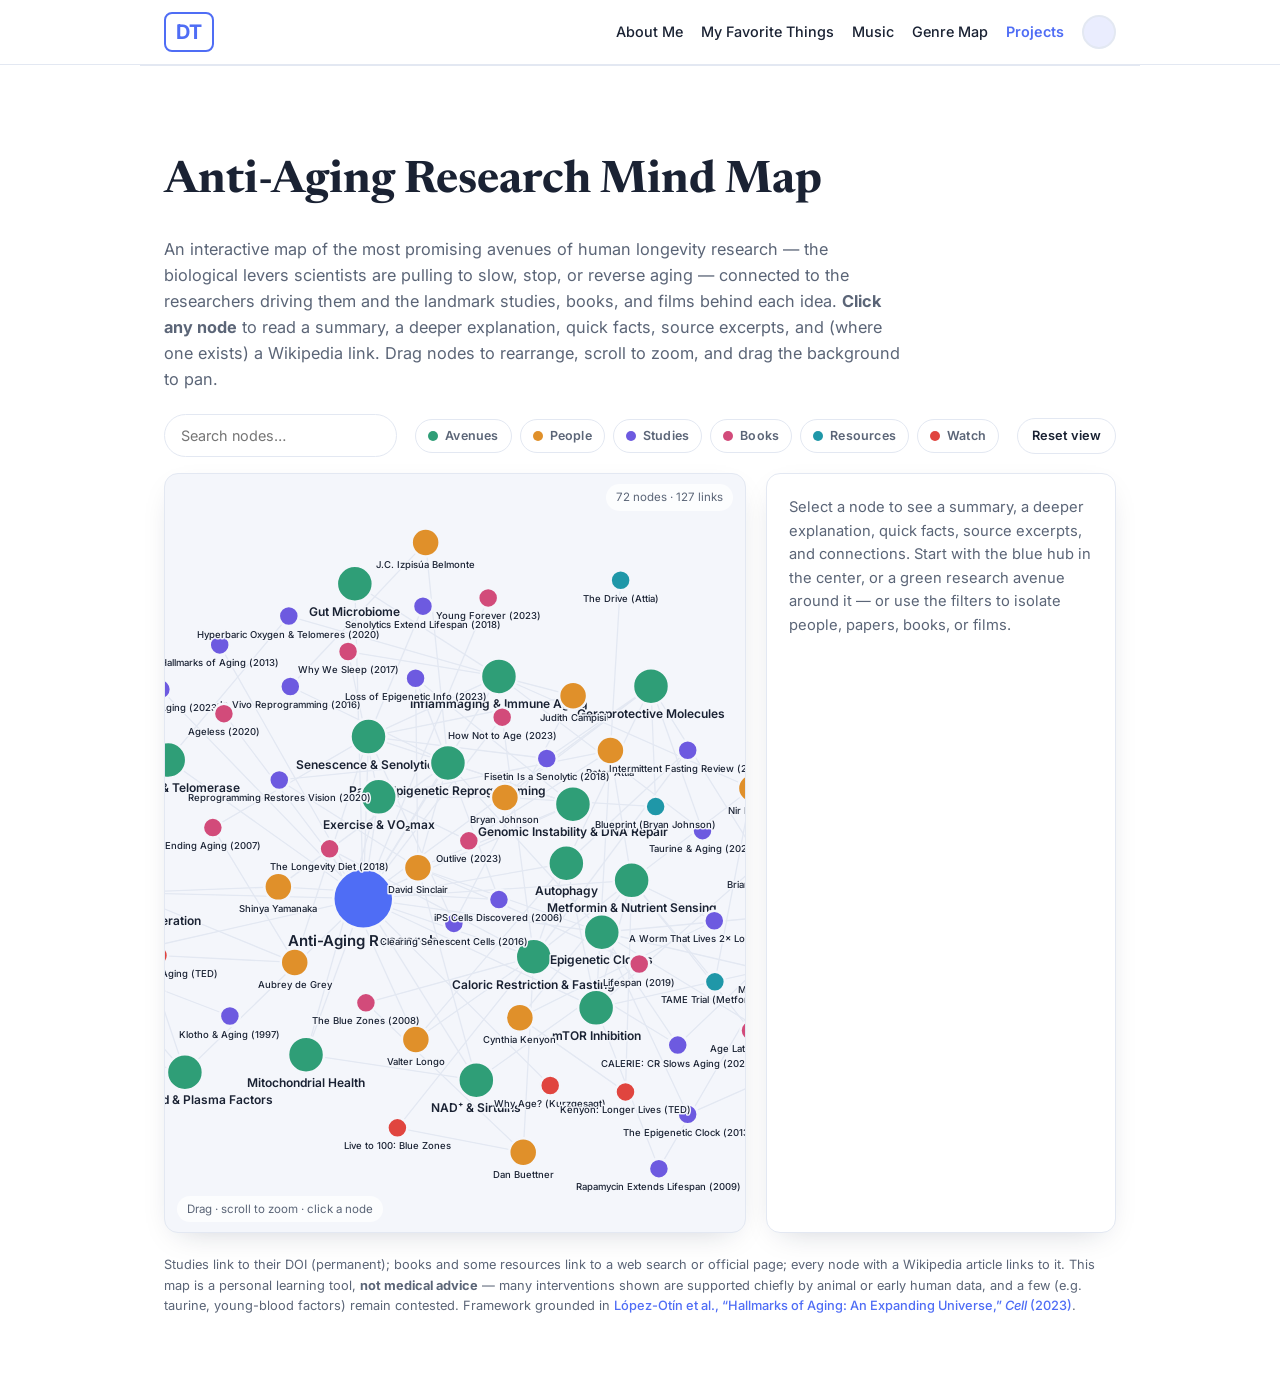
==== commit 2af3b3ec: "Anti-aging map: wider spacing, richer panels, Wikipedia links - Much stronger node repulsion + large" ====
--- a/anti-aging.html
+++ b/anti-aging.html
@@ -32,16 +32,12 @@
     .mm-intro { max-width: 740px; color: var(--text-muted); font-size: 1.02rem; margin-bottom: 22px; }
 
     /* Toolbar */
-    .mm-toolbar {
-      display: flex; flex-wrap: wrap; align-items: center; gap: 10px 18px;
-      margin-bottom: 16px;
-    }
+    .mm-toolbar { display: flex; flex-wrap: wrap; align-items: center; gap: 10px 18px; margin-bottom: 16px; }
     .mm-search {
       flex: 1 1 220px; min-width: 180px; max-width: 320px;
       background: var(--card); color: var(--text);
       border: 1px solid var(--border); border-radius: 999px;
-      padding: 9px 16px; font: inherit; font-size: 0.9rem;
-      transition: border-color 0.15s ease;
+      padding: 9px 16px; font: inherit; font-size: 0.9rem; transition: border-color 0.15s ease;
     }
     .mm-search:focus { outline: none; border-color: var(--accent); }
     .mm-filters { display: flex; flex-wrap: wrap; gap: 8px; }
@@ -64,34 +60,26 @@
     .mm-btn:hover { border-color: var(--accent); }
     .mm-btn:active { transform: scale(0.96); }
 
-    /* Layout: canvas + detail panel */
-    .mm-layout { display: grid; grid-template-columns: 1fr 340px; gap: 20px; align-items: stretch; }
-    @media (max-width: 860px) { .mm-layout { grid-template-columns: 1fr; } }
+    /* Layout */
+    .mm-layout { display: grid; grid-template-columns: 1fr 350px; gap: 20px; align-items: stretch; }
+    @media (max-width: 880px) { .mm-layout { grid-template-columns: 1fr; } }
 
     .mm-canvas-wrap {
-      position: relative;
-      background: var(--bg-alt);
-      border: 1px solid var(--border);
-      border-radius: var(--radius);
-      overflow: hidden;
-      height: 720px;
-      box-shadow: var(--shadow);
-    }
-    @media (max-width: 860px) { .mm-canvas-wrap { height: 520px; } }
+      position: relative; background: var(--bg-alt);
+      border: 1px solid var(--border); border-radius: var(--radius);
+      overflow: hidden; height: 760px; box-shadow: var(--shadow);
+    }
+    @media (max-width: 880px) { .mm-canvas-wrap { height: 540px; } }
     #mm-svg { width: 100%; height: 100%; display: block; cursor: grab; touch-action: none; }
     #mm-svg.panning { cursor: grabbing; }
 
     .mm-hint {
-      position: absolute; left: 12px; bottom: 10px;
-      font-size: 0.72rem; color: var(--text-muted);
-      background: color-mix(in srgb, var(--bg) 78%, transparent);
-      padding: 4px 10px; border-radius: 999px; pointer-events: none;
+      position: absolute; left: 12px; bottom: 10px; font-size: 0.72rem; color: var(--text-muted);
+      background: color-mix(in srgb, var(--bg) 78%, transparent); padding: 4px 10px; border-radius: 999px; pointer-events: none;
     }
     .mm-count {
-      position: absolute; right: 12px; top: 10px;
-      font-size: 0.72rem; color: var(--text-muted);
-      background: color-mix(in srgb, var(--bg) 78%, transparent);
-      padding: 4px 10px; border-radius: 999px; pointer-events: none;
+      position: absolute; right: 12px; top: 10px; font-size: 0.72rem; color: var(--text-muted);
+      background: color-mix(in srgb, var(--bg) 78%, transparent); padding: 4px 10px; border-radius: 999px; pointer-events: none;
     }
 
     /* Graph elements */
@@ -118,10 +106,9 @@
     .mm-panel {
       background: var(--card); border: 1px solid var(--border); border-radius: var(--radius);
       padding: 22px; box-shadow: var(--shadow);
-      display: flex; flex-direction: column; gap: 13px;
-      max-height: 720px; overflow-y: auto;
-    }
-    @media (max-width: 860px) { .mm-panel { max-height: none; } }
+      display: flex; flex-direction: column; gap: 13px; max-height: 760px; overflow-y: auto;
+    }
+    @media (max-width: 880px) { .mm-panel { max-height: none; } }
     .mm-panel .p-badge {
       align-self: flex-start; font-size: 0.68rem; font-weight: 700; letter-spacing: 0.5px;
       text-transform: uppercase; padding: 4px 11px; border-radius: 999px; color: #fff;
@@ -129,6 +116,13 @@
     .mm-panel h4 { font-family: var(--serif); font-size: 1.35rem; line-height: 1.25; font-weight: 600; }
     .mm-panel .p-desc { color: var(--text); font-size: 0.95rem; line-height: 1.6; }
     .mm-panel .p-detail { color: var(--text-muted); font-size: 0.9rem; line-height: 1.65; }
+    .mm-panel .p-facts { list-style: none; display: flex; flex-direction: column; gap: 7px; margin: 2px 0; }
+    .mm-panel .p-facts li {
+      font-size: 0.84rem; line-height: 1.45; color: var(--text-muted);
+      padding-left: 15px; position: relative;
+    }
+    .mm-panel .p-facts li::before { content: ""; position: absolute; left: 0; top: 8px; width: 6px; height: 6px; border-radius: 50%; background: var(--accent); }
+    .mm-panel .p-facts li b { color: var(--text); font-weight: 600; }
     .mm-panel blockquote {
       margin: 2px 0; padding: 10px 16px; border-left: 3px solid var(--accent);
       background: var(--accent-soft); border-radius: 0 8px 8px 0;
@@ -138,12 +132,17 @@
       display: block; margin-top: 8px; font-family: "Inter", sans-serif;
       font-style: normal; font-size: 0.76rem; color: var(--text-muted); font-weight: 500;
     }
+    .p-actions { display: flex; flex-wrap: wrap; gap: 8px; }
     .mm-panel .p-open {
-      align-self: flex-start; font-size: 0.82rem; font-weight: 600;
-      padding: 8px 16px; border-radius: 999px;
+      font-size: 0.82rem; font-weight: 600; padding: 8px 15px; border-radius: 999px;
       background: var(--accent-soft); color: var(--accent);
     }
     .mm-panel .p-open:hover { opacity: 1; background: var(--accent); color: #fff; }
+    .mm-panel .p-wiki {
+      font-size: 0.82rem; font-weight: 600; padding: 8px 15px; border-radius: 999px;
+      background: var(--bg-alt); color: var(--text); border: 1px solid var(--border);
+    }
+    .mm-panel .p-wiki:hover { opacity: 1; border-color: var(--accent); color: var(--accent); }
     .p-links-label {
       font-size: 0.7rem; text-transform: uppercase; letter-spacing: 0.6px;
       color: var(--text-muted); font-weight: 700; margin-top: 4px;
@@ -153,8 +152,7 @@
       font: inherit; font-size: 0.78rem; cursor: pointer;
       padding: 5px 11px; border-radius: 999px; border: 1px solid var(--border);
       background: var(--bg-alt); color: var(--text);
-      display: inline-flex; align-items: center; gap: 6px;
-      transition: border-color 0.15s ease;
+      display: inline-flex; align-items: center; gap: 6px; transition: border-color 0.15s ease;
     }
     .p-neighbors button:hover { border-color: var(--accent); }
     .p-neighbors button .dot { width: 8px; height: 8px; border-radius: 50%; flex: none; }
@@ -186,8 +184,9 @@
         An interactive map of the most promising avenues of human longevity research — the
         biological levers scientists are pulling to slow, stop, or reverse aging — connected to the
         researchers driving them and the landmark studies, books, and films behind each idea.
-        <strong>Click any node</strong> to read a summary, a deeper explanation, source excerpts, and
-        its connections. Drag nodes to rearrange, scroll to zoom, and drag the background to pan.
+        <strong>Click any node</strong> to read a summary, a deeper explanation, quick facts, source
+        excerpts, and (where one exists) a Wikipedia link. Drag nodes to rearrange, scroll to zoom,
+        and drag the background to pan.
       </p>
 
       <div class="mm-toolbar">
@@ -203,17 +202,18 @@
           <div class="mm-hint">Drag · scroll to zoom · click a node</div>
         </div>
         <aside class="mm-panel" id="mm-panel">
-          <p class="p-empty">Select a node to see a summary, a deeper explanation, source excerpts,
-            and connections. Start with the blue hub in the center, or one of the green research
-            avenues around it — or use the filters to isolate people, papers, books, or films.</p>
+          <p class="p-empty">Select a node to see a summary, a deeper explanation, quick facts,
+            source excerpts, and connections. Start with the blue hub in the center, or a green
+            research avenue around it — or use the filters to isolate people, papers, books, or films.</p>
         </aside>
       </div>
 
       <p class="mm-footnote">
         Studies link to their DOI (permanent); books and some resources link to a web search or
-        official page. This map is a personal learning tool, <strong>not medical advice</strong> —
-        many interventions shown are supported chiefly by animal or early human data, and a few
-        (e.g. taurine, young-blood factors) remain contested. Framework grounded in
+        official page; every node with a Wikipedia article links to it. This map is a personal
+        learning tool, <strong>not medical advice</strong> — many interventions shown are supported
+        chiefly by animal or early human data, and a few (e.g. taurine, young-blood factors) remain
+        contested. Framework grounded in
         <a href="https://doi.org/10.1016/j.cell.2022.11.001" target="_blank" rel="noopener">López-Otín et al., “Hallmarks of Aging: An Expanding Universe,” <em>Cell</em> (2023)</a>.
       </p>
     </section>
@@ -224,312 +224,532 @@
   /* ============================================================
      Anti-Aging Research Mind Map — self-contained force-directed graph
      types: root | avenue | person | study | book | writing | watch
-     node fields: id, type, label, desc, detail?, quote{text,cite}?, url?, badge?
+     node fields: id, type, label, desc, detail?, facts[]?, quote{text,cite}?, url?, wiki?, badge?
      ============================================================ */
   (function () {
-    // ---------- Data ----------
+    const WIKI = "https://en.wikipedia.org/wiki/";
     const N = [
       { id: "root", type: "root", label: "Anti-Aging Research",
         desc: "The pursuit of extending human healthspan and lifespan by targeting the underlying biology of aging rather than treating age-related diseases one at a time.",
-        detail: "The organizing framework is the 'hallmarks of aging' — a set of interconnected cellular and molecular processes that drive age-related decline. The avenues arranged around this hub each target one or more of those hallmarks. The unifying bet of the field is that because these processes are shared across nearly all age-related diseases, slowing them could delay many diseases at once." },
+        detail: "The organizing framework is the 'hallmarks of aging' — a set of interconnected cellular and molecular processes that drive age-related decline. The avenues arranged around this hub each target one or more of those hallmarks. The unifying bet of the field, sometimes called 'geroscience,' is that because these processes are shared across nearly all age-related diseases, slowing them could delay many diseases at once — compressing sickness into a shorter window at the very end of a longer life.",
+        facts: [ "Core idea: treat aging itself, not each disease separately",
+                 "Framework: the 12 hallmarks of aging",
+                 "Two goals: lifespan (how long) and healthspan (how well)" ],
+        wiki: WIKI + "Life_extension" },
 
       /* ==================== AVENUES ==================== */
       { id: "a_senescence", type: "avenue", label: "Senescence & Senolytics",
         desc: "Clearing 'zombie' cells that have stopped dividing but refuse to die and instead poison surrounding tissue.",
-        detail: "As we age, damaged cells enter senescence: they halt division but secrete a cocktail of inflammatory signals (the senescence-associated secretory phenotype, or SASP) that damages neighbors and drives chronic inflammation. Senolytics are drugs — such as dasatinib + quercetin, or the flavonoid fisetin — that selectively trigger death in senescent cells. In mice, clearing these cells extends healthspan and lifespan and delays multiple age-related conditions." },
+        detail: "As we age, damaged cells enter senescence: they halt division but secrete a cocktail of inflammatory signals (the senescence-associated secretory phenotype, or SASP) that damages neighbors and drives chronic inflammation. Senolytics are drugs — such as dasatinib + quercetin, or the flavonoid fisetin — that selectively trigger death in senescent cells. In mice, clearing these cells extends healthspan and lifespan and delays multiple age-related conditions; human trials are now underway.",
+        facts: [ "Hallmark targeted: cellular senescence",
+                 "Key drugs: dasatinib + quercetin, fisetin, navitoclax",
+                 "Evidence: strong in mice; early human trials",
+                 "Watch-out: senescence also suppresses cancer — timing matters" ],
+        wiki: WIKI + "Cellular_senescence" },
       { id: "a_nad", type: "avenue", label: "NAD⁺ & Sirtuins",
         desc: "Restoring a coenzyme central to metabolism and DNA repair that steeply declines with age.",
-        detail: "NAD⁺ powers hundreds of reactions and is the required fuel for sirtuins — a family of enzymes that regulate stress responses, DNA repair, and gene silencing. NAD⁺ levels fall with age, dimming sirtuin activity. Precursors like NMN and NR aim to rebuild the NAD⁺ pool and restore metabolic resilience, though human lifespan benefits remain unproven." },
+        detail: "NAD⁺ powers hundreds of reactions and is the required fuel for sirtuins — enzymes that regulate stress responses, DNA repair, and gene silencing. NAD⁺ levels fall with age, dimming sirtuin activity. Precursors like NMN and NR aim to rebuild the NAD⁺ pool and restore metabolic resilience. Human trials confirm these supplements raise NAD⁺ levels, but whether that translates into slower aging remains unproven.",
+        facts: [ "Hallmark targeted: deregulated nutrient-sensing, DNA repair",
+                 "Interventions: NMN, NR (nicotinamide riboside)",
+                 "Evidence: raises NAD⁺ in humans; longevity benefit unproven",
+                 "Champion: David Sinclair" ],
+        wiki: WIKI + "Sirtuin" },
       { id: "a_mtor", type: "avenue", label: "mTOR Inhibition",
         desc: "Dialing down a master growth pathway to mimic the benefits of eating less.",
-        detail: "mTOR is a nutrient-sensing hub that promotes growth and suppresses cellular cleanup. Inhibiting it — most famously with rapamycin — mimics aspects of caloric restriction, boosts autophagy, and is one of the most reproducible ways to extend lifespan across species, from yeast to mice. It is the leading small-molecule candidate for a true human 'geroprotector.'" },
+        detail: "mTOR is a nutrient-sensing hub that promotes growth and suppresses cellular cleanup. Inhibiting it — most famously with rapamycin — mimics aspects of caloric restriction, boosts autophagy, and is one of the most reproducible ways to extend lifespan across species, from yeast to mice. It is the leading small-molecule candidate for a true human 'geroprotector,' now being tested in dogs and humans at low, intermittent doses.",
+        facts: [ "Hallmark targeted: deregulated nutrient-sensing",
+                 "Key drug: rapamycin (sirolimus) and rapalogs",
+                 "Evidence: most reproducible lifespan extension across species",
+                 "Champions: Matt Kaeberlein, Brian Kennedy" ],
+        wiki: WIKI + "MTOR" },
       { id: "a_cr", type: "avenue", label: "Caloric Restriction & Fasting",
         desc: "Eating less, or eating in a narrower window, to trigger the body's repair programs.",
-        detail: "Reducing calories without malnutrition, along with time-restricted eating and periodic fasting, reliably extends lifespan across many organisms. Fasting flips a 'metabolic switch' from glucose- to ketone-based fuel, lowers IGF-1 and insulin, and activates repair pathways like autophagy. The human CALERIE trial showed even modest, sustained restriction can slow the measured pace of biological aging." },
+        detail: "Reducing calories without malnutrition, along with time-restricted eating and periodic fasting, reliably extends lifespan across many organisms. Fasting flips a 'metabolic switch' from glucose- to ketone-based fuel, lowers IGF-1 and insulin, and activates repair pathways like autophagy. The human CALERIE trial showed even modest, sustained restriction can slow the measured pace of biological aging — the first randomized causal evidence in people.",
+        facts: [ "Hallmark targeted: deregulated nutrient-sensing",
+                 "Forms: caloric restriction, time-restricted eating, fasting-mimicking diet",
+                 "Evidence: strong in animals; CALERIE trial positive in humans",
+                 "Champions: Valter Longo, Mark Mattson" ],
+        wiki: WIKI + "Calorie_restriction" },
       { id: "a_reprog", type: "avenue", label: "Partial Epigenetic Reprogramming",
         desc: "Resetting a cell's epigenetic 'age' without erasing its identity — arguably the field's most exciting frontier.",
-        detail: "The 'information theory of aging' holds that cells accumulate epigenetic noise and lose their identity over time. Briefly expressing Yamanaka factors (OSK/OSKM) can wind a cell's epigenetic clock backward while keeping it the same cell type. In mice this has reversed hallmarks of aging and even restored vision in aged optic nerves. The central risk is that too much reprogramming causes tumors, so control is everything." },
+        detail: "The 'information theory of aging' holds that cells accumulate epigenetic noise and lose their identity over time. Briefly expressing Yamanaka factors (OSK/OSKM) can wind a cell's epigenetic clock backward while keeping it the same cell type. In mice this has reversed hallmarks of aging and even restored vision in aged optic nerves. The central risk is that too much reprogramming causes tumors or erases cell identity, so precise, transient control is everything — and it is the focus of billion-dollar startups like Altos Labs.",
+        facts: [ "Hallmark targeted: epigenetic alterations",
+                 "Tool: Yamanaka factors (OSK / OSKM), delivered transiently",
+                 "Evidence: dramatic in mice; not yet in humans",
+                 "Risk: cancer / loss of cell identity if overdone",
+                 "Players: Sinclair, Belmonte, Altos Labs, Retro Bio" ],
+        wiki: WIKI + "Induced_pluripotent_stem_cell" },
       { id: "a_metformin", type: "avenue", label: "Metformin & Nutrient Sensing",
         desc: "Repurposing a cheap diabetes drug that acts on the same nutrient-sensing axis linked to longevity.",
-        detail: "Metformin activates AMPK and dampens insulin/IGF-1 signaling — the very axis whose mutation doubles worm lifespan. Observational data hint that diabetics on metformin may outlive non-diabetics, motivating the proposed TAME trial to test whether a drug can delay aging itself. Evidence is mixed (it may blunt some exercise gains), but it remains a flagship 'geroscience' candidate." },
+        detail: "Metformin activates AMPK and dampens insulin/IGF-1 signaling — the very axis whose mutation doubles worm lifespan. Observational data hint that diabetics on metformin may outlive non-diabetics, motivating the proposed TAME trial to test whether a drug can delay aging itself. Evidence is genuinely mixed (some studies suggest it blunts exercise gains), but as a safe, cheap, decades-old drug it remains a flagship 'geroscience' candidate.",
+        facts: [ "Hallmark targeted: deregulated nutrient-sensing (AMPK, IGF-1)",
+                 "Status: proposed TAME trial to validate 'aging' as an indication",
+                 "Evidence: promising observational data; RCT results mixed",
+                 "Champion: Nir Barzilai" ],
+        wiki: WIKI + "Metformin" },
       { id: "a_autophagy", type: "avenue", label: "Autophagy",
         desc: "Boosting the cell's recycling system, which clears damaged parts and declines with age.",
-        detail: "Autophagy degrades and recycles damaged proteins and organelles; 'disabled macroautophagy' is a hallmark of aging. Fasting, rapamycin, exercise, and the polyamine spermidine all upregulate it. Restoring autophagy improves proteostasis and mitochondrial quality and is a shared downstream mechanism of several other avenues on this map." },
+        detail: "Autophagy degrades and recycles damaged proteins and organelles; 'disabled macroautophagy' is a hallmark of aging. Fasting, rapamycin, exercise, and the polyamine spermidine all upregulate it. Restoring autophagy improves proteostasis and mitochondrial quality and is a shared downstream mechanism of several other avenues on this map — which is part of why so many roads lead back to it.",
+        facts: [ "Hallmark targeted: disabled macroautophagy, loss of proteostasis",
+                 "Triggers: fasting, rapamycin, exercise, spermidine",
+                 "Role: shared mechanism behind CR, mTOR, and supplements" ],
+        wiki: WIKI + "Autophagy" },
       { id: "a_stem", type: "avenue", label: "Stem Cells & Regeneration",
         desc: "Replenishing or rejuvenating the stem cell pools that repair our tissues.",
-        detail: "Stem cell reserves exhaust with age, slowing tissue repair and regeneration. Regenerative approaches aim to restore stem cell number and function, and to rejuvenate the surrounding signaling 'niche.' Parabiosis experiments — surgically joining young and old circulatory systems — first revealed that youthful blood factors can reawaken old stem cells." },
+        detail: "Stem cell reserves exhaust with age, slowing tissue repair and regeneration. Regenerative approaches aim to restore stem cell number and function, and to rejuvenate the surrounding signaling 'niche.' Parabiosis experiments — surgically joining young and old circulatory systems — first revealed that youthful blood factors can reawaken old stem cells, linking this avenue tightly to the young-blood work.",
+        facts: [ "Hallmark targeted: stem cell exhaustion",
+                 "Approaches: cell therapy, niche rejuvenation, reprogramming",
+                 "Linked to: young blood / parabiosis, telomeres" ],
+        wiki: WIKI + "Stem_cell" },
       { id: "a_clock", type: "avenue", label: "Epigenetic Clocks",
         desc: "Biomarkers that estimate biological (not calendar) age — the field's essential measuring stick.",
-        detail: "DNA methylation patterns change predictably with age, letting scientists build 'clocks' (Horvath, PhenoAge, GrimAge, DunedinPACE) that estimate biological age and pace of aging. These biomarkers let researchers test, in years rather than decades, whether an intervention is actually slowing aging — turning longevity science from guesswork into measurement." },
+        detail: "DNA methylation patterns change predictably with age, letting scientists build 'clocks' (Horvath, PhenoAge, GrimAge, DunedinPACE) that estimate biological age and pace of aging. These biomarkers let researchers test, in years rather than decades, whether an intervention is actually slowing aging — turning longevity science from guesswork into measurement, and enabling trials that would otherwise take a lifetime.",
+        facts: [ "Hallmark targeted: epigenetic alterations (a biomarker, not a therapy)",
+                 "Clocks: Horvath, PhenoAge, GrimAge, DunedinPACE",
+                 "Why it matters: lets trials read out in years, not decades",
+                 "Pioneers: Steve Horvath, Morgan Levine, Vadim Gladyshev" ],
+        wiki: WIKI + "Epigenetic_clock" },
       { id: "a_telomere", type: "avenue", label: "Telomeres & Telomerase",
         desc: "Maintaining the protective chromosome caps that shorten each time a cell divides.",
-        detail: "Telomeres cap chromosome ends and erode with each division; critically short telomeres push cells into senescence. Telomerase can rebuild them, and interventions from lifestyle to hyperbaric oxygen have been reported to lengthen them. It's a double-edged lever, though: the same telomerase that could rejuvenate cells can also fuel cancer." },
+        detail: "Telomeres cap chromosome ends and erode with each division; critically short telomeres push cells into senescence. Telomerase can rebuild them, and interventions from lifestyle to hyperbaric oxygen have been reported to lengthen them. It's a double-edged lever, though: the same telomerase that could rejuvenate cells can also fuel cancer, so simply 'turning it on' is not a free lunch.",
+        facts: [ "Hallmark targeted: telomere attrition",
+                 "Enzyme: telomerase (discovery won the 2009 Nobel Prize)",
+                 "Watch-out: telomerase can also enable cancer growth",
+                 "Pioneer: Elizabeth Blackburn" ],
+        wiki: WIKI + "Telomere" },
       { id: "a_mito", type: "avenue", label: "Mitochondrial Health",
         desc: "Keeping the cell's power plants efficient — and clearing the broken ones.",
-        detail: "Mitochondria generate cellular energy; their decline drives fatigue, weaker repair, and oxidative stress. Interventions include mitophagy (selectively clearing defective mitochondria), NAD⁺ support, exercise, and molecules like urolithin A. Mitochondrial dysfunction is both a hallmark of aging and a common failure point across age-related diseases." },
+        detail: "Mitochondria generate cellular energy; their decline drives fatigue, weaker repair, and oxidative stress. Interventions include mitophagy (selectively clearing defective mitochondria), NAD⁺ support, exercise, and molecules like urolithin A. Mitochondrial dysfunction is both a hallmark of aging and a common failure point across age-related diseases, from sarcopenia to neurodegeneration.",
+        facts: [ "Hallmark targeted: mitochondrial dysfunction",
+                 "Interventions: exercise, NAD⁺, urolithin A, mitophagy",
+                 "Symptoms of decline: fatigue, muscle loss, oxidative stress" ],
+        wiki: WIKI + "Mitochondrion" },
       { id: "a_inflamm", type: "avenue", label: "Inflammaging & Immune Aging",
         desc: "Breaking the chronic, low-grade inflammation and immune decline that accelerate aging.",
-        detail: "Aging brings 'inflammaging' — persistent, sterile, low-grade inflammation — alongside immunosenescence, the weakening of the immune system. Both accelerate other hallmarks and feed on senescent cells' SASP. Targeting the SASP, clearing senescent cells, and rejuvenating the immune system aim to break this self-reinforcing loop." },
+        detail: "Aging brings 'inflammaging' — persistent, sterile, low-grade inflammation — alongside immunosenescence, the weakening of the immune system. Both accelerate other hallmarks and feed on senescent cells' SASP. Targeting the SASP, clearing senescent cells, and rejuvenating the immune system aim to break this self-reinforcing loop, which sits upstream of heart disease, dementia, and frailty.",
+        facts: [ "Hallmark targeted: chronic inflammation, altered intercellular communication",
+                 "Drivers: SASP from senescent cells, gut dysbiosis, immune decline",
+                 "Linked to: senescence, microbiome, most age-related disease" ],
+        wiki: WIKI + "Inflammaging" },
       { id: "a_youngblood", type: "avenue", label: "Young Blood & Plasma Factors",
         desc: "Testing whether factors in young blood — or simply diluting old blood — can rejuvenate tissue.",
-        detail: "Parabiosis studies showed that connecting an old mouse to a young one's circulation rejuvenates muscle, brain, and other tissues. Attention has focused on circulating factors (e.g. GDF11) and, intriguingly, on the idea that removing pro-aging factors — via plasma dilution or therapeutic exchange — may matter as much as adding youthful ones. Human evidence remains early and contested." },
+        detail: "Parabiosis studies showed that connecting an old mouse to a young one's circulation rejuvenates muscle, brain, and other tissues. Attention has focused on circulating factors (e.g. GDF11) and, intriguingly, on the idea that removing pro-aging factors — via plasma dilution or therapeutic exchange — may matter as much as adding youthful ones. Human evidence remains early, contested, and a magnet for unproven commercial 'young plasma' clinics.",
+        facts: [ "Hallmark targeted: altered intercellular communication",
+                 "Approaches: parabiosis, GDF11, plasma dilution / exchange",
+                 "Evidence: striking in mice; unproven and contested in humans",
+                 "Caution: commercial 'young plasma' clinics lack evidence" ],
+        wiki: WIKI + "Parabiosis" },
       { id: "a_microbiome", type: "avenue", label: "Gut Microbiome",
         desc: "Reshaping the gut ecosystem, which shifts with age and influences inflammation and metabolism.",
-        detail: "The community of gut microbes changes with age, often losing diversity and producing more inflammatory byproducts — contributing to inflammaging and metabolic decline. Interventions range from diet and fiber to fecal transplants from young donors, which have rejuvenated aspects of aging in animal studies. It's an emerging but fast-moving longevity frontier." },
+        detail: "The community of gut microbes changes with age, often losing diversity and producing more inflammatory byproducts — contributing to inflammaging and metabolic decline. Interventions range from diet and fiber to fecal transplants from young donors, which have rejuvenated aspects of aging in animal studies. It's an emerging but fast-moving longevity frontier tightly coupled to diet and immune health.",
+        facts: [ "Hallmark targeted: dysbiosis (added in the 2023 hallmarks)",
+                 "Interventions: fiber, fermented foods, fecal transplant",
+                 "Evidence: rejuvenation via young-donor FMT in mice" ],
+        wiki: WIKI + "Gut_microbiota" },
       { id: "a_klotho", type: "avenue", label: "Klotho & Longevity Proteins",
         desc: "Harnessing single proteins whose presence or absence dramatically shifts the aging process.",
-        detail: "Some individual genes act as master aging switches. Klotho, discovered in 1997, causes an aging-like syndrome when disabled and extends lifespan when overexpressed; it also shows links to cognition. Alongside factors like FGF21 and GDF11, klotho illustrates that a small number of circulating proteins can exert outsized control over how we age." },
+        detail: "Some individual genes act as master aging switches. Klotho, discovered in 1997, causes an aging-like syndrome when disabled and extends lifespan when overexpressed; it also shows striking links to cognition and brain resilience. Alongside factors like FGF21 and GDF11, klotho illustrates that a small number of circulating proteins can exert outsized control over how we age.",
+        facts: [ "Named after: Clotho, the Greek Fate who spins life's thread",
+                 "Effect: disable it → premature aging; boost it → longer life (mice)",
+                 "Bonus: linked to cognition and cardiovascular/kidney health",
+                 "Related proteins: FGF21, GDF11" ],
+        wiki: WIKI + "Klotho_(biology)" },
       { id: "a_exercise", type: "avenue", label: "Exercise & VO₂max",
         desc: "The single most evidence-backed intervention — cardiorespiratory fitness and strength as longevity drugs.",
-        detail: "No pill matches exercise for extending healthspan. Cardiorespiratory fitness (VO₂max) and muscle mass/strength are among the strongest predictors of all-cause mortality — moving from 'low fit' to 'above average' is associated with a large reduction in death risk. Exercise simultaneously boosts autophagy, mitochondrial biogenesis, NAD⁺, and immune function, making it the backbone of any serious longevity plan." },
+        detail: "No pill matches exercise for extending healthspan. Cardiorespiratory fitness (VO₂max) and muscle mass/strength are among the strongest predictors of all-cause mortality — moving from 'low fit' to 'above average' is associated with a large reduction in death risk, larger than most drugs. Exercise simultaneously boosts autophagy, mitochondrial biogenesis, NAD⁺, and immune function, making it the backbone of any serious longevity plan.",
+        facts: [ "Strongest single predictor of longevity that we can change",
+                 "Key metrics: VO₂max (cardio fitness) and muscle strength",
+                 "Mechanisms: autophagy, mitochondria, NAD⁺, immune function",
+                 "Champion: Peter Attia" ],
+        wiki: WIKI + "VO2_max" },
       { id: "a_supplements", type: "avenue", label: "Geroprotective Molecules",
         desc: "Small molecules and supplements aimed at aging hallmarks — from taurine and spermidine to AKG.",
-        detail: "A growing menu of molecules targets specific hallmarks: taurine (which declines with age), spermidine (an autophagy inducer), alpha-ketoglutarate, glycine/NAC, urolithin A (mitophagy), and NAD⁺ precursors. Most have compelling animal data but limited or contested human evidence. This is the most hype-prone corner of the field — promising, but where the gap between mouse and human is widest." },
+        detail: "A growing menu of molecules targets specific hallmarks: taurine (which declines with age), spermidine (an autophagy inducer), alpha-ketoglutarate, glycine/NAC, urolithin A (mitophagy), and NAD⁺ precursors. Most have compelling animal data but limited or contested human evidence. This is the most hype-prone corner of the field — promising, but where the gap between a striking mouse result and a proven human benefit is widest.",
+        facts: [ "Examples: taurine, spermidine, AKG, glycine/NAC, urolithin A",
+                 "Definition: a 'geroprotector' targets a root cause of aging",
+                 "Evidence: strong in mice, thin/contested in humans",
+                 "Buyer beware: the most over-hyped area of longevity" ],
+        wiki: WIKI + "Geroprotector" },
       { id: "a_dnarepair", type: "avenue", label: "Genomic Instability & DNA Repair",
         desc: "Protecting and repairing the genome, whose accumulating damage sits upstream of many hallmarks.",
-        detail: "DNA damage accumulates throughout life from radiation, chemicals, and normal metabolism. Genomic instability is a primary hallmark of aging, and impaired repair underlies premature-aging (progeroid) syndromes. Notably, the act of repairing DNA breaks may itself scramble the epigenome — linking DNA damage directly to the epigenetic 'information loss' theory of aging." },
+        detail: "DNA damage accumulates throughout life from radiation, chemicals, and normal metabolism. Genomic instability is a primary hallmark of aging, and impaired repair underlies premature-aging (progeroid) syndromes like Werner and Hutchinson-Gilford progeria. Notably, the act of repairing DNA breaks may itself scramble the epigenome — directly linking DNA damage to the epigenetic 'information loss' theory of aging.",
+        facts: [ "Hallmark targeted: genomic instability (a primary hallmark)",
+                 "Seen in: progeroid syndromes (Werner, progeria)",
+                 "Key insight: DNA repair itself can scramble the epigenome" ],
+        wiki: WIKI + "Genome_instability" },
 
       /* ==================== PEOPLE ==================== */
       { id: "p_sinclair", type: "person", label: "David Sinclair",
-        url: "https://sinclair.hms.harvard.edu/",
+        url: "https://sinclair.hms.harvard.edu/", wiki: WIKI + "David_A._Sinclair",
         desc: "Harvard geneticist known for sirtuins, NAD⁺ boosters, and the 'information theory of aging.'",
-        detail: "His lab's work argues that aging is driven by a loss of epigenetic information — and is therefore reversible. Landmark studies from his group restored vision in aged mice via partial reprogramming (2020) and framed epigenetic information loss as a cause of aging (2023). Author of the bestseller Lifespan; a prominent and sometimes polarizing public voice for the field." },
+        detail: "His lab argues that aging is driven by a loss of epigenetic information — and is therefore reversible. Landmark studies from his group restored vision in aged mice via partial reprogramming (2020) and framed epigenetic information loss as a cause of aging (2023). A prominent and sometimes polarizing public voice, criticized by some peers for optimism that runs ahead of the human evidence.",
+        facts: [ "Role: Professor of Genetics, Harvard Medical School",
+                 "Known for: sirtuins, NAD⁺, reprogramming, information theory of aging",
+                 "Book: Lifespan (2019)" ] },
       { id: "p_longo", type: "person", label: "Valter Longo",
-        url: "https://valterlongo.com/",
+        url: "https://valterlongo.com/", wiki: WIKI + "Valter_Longo",
         desc: "USC biogerontologist who pioneered the fasting-mimicking diet.",
-        detail: "Director of the USC Longevity Institute, Longo studies how nutrition and periodic fasting regulate longevity pathways like IGF-1 and TOR. He developed the fasting-mimicking diet (FMD) — a 5-day low-calorie protocol designed to capture fasting's benefits while still eating. Author of The Longevity Diet." },
+        detail: "Director of the USC Longevity Institute, Longo studies how nutrition and periodic fasting regulate longevity pathways like IGF-1 and TOR. He developed the fasting-mimicking diet (FMD) — a 5-day low-calorie protocol designed to capture fasting's benefits while still eating — and studies the diets of long-lived populations.",
+        facts: [ "Role: Director, USC Longevity Institute",
+                 "Known for: fasting-mimicking diet, IGF-1 / nutrient sensing",
+                 "Book: The Longevity Diet (2018)" ] },
       { id: "p_attia", type: "person", label: "Peter Attia",
-        url: "https://peterattiamd.com/",
+        url: "https://peterattiamd.com/", wiki: WIKI + "Peter_Attia",
         desc: "Physician focused on the practical application of longevity science — 'Medicine 3.0.'",
-        detail: "Attia translates longevity research into clinical strategy, emphasizing exercise (especially VO₂max and strength), metabolic health, sleep, and aggressive early risk reduction for the chronic diseases of aging. Author of the #1 bestseller Outlive and host of the deep-dive podcast The Drive." },
+        detail: "Attia translates longevity research into clinical strategy, emphasizing exercise (especially VO₂max and strength), metabolic health, sleep, and aggressive early risk reduction for the chronic diseases of aging. Author of the #1 bestseller Outlive and host of the deep-dive podcast The Drive.",
+        facts: [ "Role: physician, longevity-focused practice",
+                 "Emphasis: exercise, metabolic health, early prevention",
+                 "Book: Outlive (2023) · Podcast: The Drive" ] },
       { id: "p_kenyon", type: "person", label: "Cynthia Kenyon",
-        url: "https://en.wikipedia.org/wiki/Cynthia_Kenyon",
+        wiki: WIKI + "Cynthia_Kenyon",
         desc: "Molecular biologist whose 1993 discovery launched the modern genetics of aging.",
-        detail: "Kenyon showed that a single mutation in the daf-2 gene doubles the lifespan of C. elegans, proving that aging is genetically malleable and gated by nutrient-sensing (insulin/IGF-1) — a pathway conserved from worms to humans. Now vice president of aging research at Calico, Google's longevity company." },
+        detail: "Kenyon showed that a single mutation in the daf-2 gene doubles the lifespan of C. elegans, proving that aging is genetically malleable and gated by nutrient-sensing (insulin/IGF-1) — a pathway conserved from worms to humans. Now vice president of aging research at Calico, Google/Alphabet's longevity company.",
+        facts: [ "Discovery: daf-2 mutation doubles C. elegans lifespan (1993)",
+                 "Impact: founded the genetics of aging",
+                 "Now: VP of Aging Research, Calico (Alphabet)" ] },
       { id: "p_barzilai", type: "person", label: "Nir Barzilai",
-        url: "https://www.einsteinmed.edu/faculty/484/nir-barzilai/",
+        url: "https://www.einsteinmed.edu/faculty/484/nir-barzilai/", wiki: WIKI + "Nir_Barzilai",
         desc: "Directs the Institute for Aging Research at Einstein; champion of the TAME trial.",
-        detail: "Barzilai studies the genetics of centenarians (why some people age slowly) and leads the push for TAME — Targeting Aging with Metformin — designed to win regulatory recognition of aging as a treatable indication. Author of Age Later." },
+        detail: "Barzilai studies the genetics of centenarians (why some people age slowly) and leads the push for TAME — Targeting Aging with Metformin — designed to win regulatory recognition of aging as a treatable indication so future geroprotectors have an approval path.",
+        facts: [ "Role: Director, Institute for Aging Research, Einstein",
+                 "Known for: centenarian genetics, the TAME trial",
+                 "Book: Age Later (2020)" ] },
       { id: "p_degrey", type: "person", label: "Aubrey de Grey",
-        url: "https://www.levf.org/",
+        url: "https://www.levf.org/", wiki: WIKI + "Aubrey_de_Grey",
         desc: "Biogerontologist who reframed aging as repairable accumulated damage ('SENS').",
-        detail: "De Grey argues aging is simply the accumulation of seven categories of molecular and cellular damage, each of which could in principle be repaired — an engineering rather than a 'cure a disease' mindset. A provocative, influential, and controversial advocate for radical life extension. Author of Ending Aging." },
+        detail: "De Grey argues aging is simply the accumulation of seven categories of molecular and cellular damage, each of which could in principle be repaired — an engineering rather than a 'cure a disease' mindset. A provocative, influential, and controversial advocate for radical life extension.",
+        facts: [ "Framework: SENS (repair the 7 types of aging damage)",
+                 "Role: co-founder, LEV Foundation; ex-SENS Research Foundation",
+                 "Book: Ending Aging (2007)" ] },
       { id: "p_horvath", type: "person", label: "Steve Horvath",
-        url: "https://en.wikipedia.org/wiki/Steve_Horvath",
+        wiki: WIKI + "Steve_Horvath",
         desc: "Geneticist who built the first widely used epigenetic clock (2013).",
-        detail: "Horvath's DNA-methylation clock estimates age across nearly all human tissues from a single mathematical model, giving the field its first rigorous biomarker of biological age. His clocks underpin much of today's work measuring whether interventions actually slow aging." },
+        detail: "Horvath's DNA-methylation clock estimates age across nearly all human tissues from a single mathematical model, giving the field its first rigorous biomarker of biological age. His clocks underpin much of today's work measuring whether interventions actually slow aging.",
+        facts: [ "Known for: the Horvath epigenetic clock (2013)",
+                 "Contribution: a universal, cross-tissue age predictor",
+                 "Now: Principal Investigator at Altos Labs" ] },
       { id: "p_campisi", type: "person", label: "Judith Campisi",
-        url: "https://www.buckinstitute.org/lab/campisi-lab/",
+        url: "https://www.buckinstitute.org/lab/campisi-lab/", wiki: WIKI + "Judith_Campisi",
         desc: "Buck Institute biologist who defined how senescent cells drive aging.",
-        detail: "Campisi characterized the senescence-associated secretory phenotype (SASP) — the inflammatory signals senescent cells emit — showing senescence is not just a passive dead end but an active driver of aging and cancer. Co-founder of Unity Biotechnology." },
+        detail: "Campisi characterized the senescence-associated secretory phenotype (SASP) — the inflammatory signals senescent cells emit — showing senescence is not just a passive dead end but an active driver of both aging and cancer. Co-founder of Unity Biotechnology.",
+        facts: [ "Known for: defining the SASP",
+                 "Insight: senescence is an active driver of aging, not passive",
+                 "Co-founded: Unity Biotechnology" ] },
       { id: "p_kaeberlein", type: "person", label: "Matt Kaeberlein",
-        url: "https://en.wikipedia.org/wiki/Matt_Kaeberlein",
+        url: "https://dogagingproject.org/", wiki: WIKI + "Matt_Kaeberlein",
         desc: "Leading voice on rapamycin; founder of the Dog Aging Project.",
-        detail: "A biogerontologist who has championed rapamycin as the most promising pharmacological geroprotector. His Dog Aging Project studies aging in companion dogs — a real-world model that ages faster than humans but shares our environment — as a bridge to human longevity trials." },
+        detail: "A biogerontologist who has championed rapamycin as the most promising pharmacological geroprotector. His Dog Aging Project studies aging in tens of thousands of companion dogs — a real-world model that ages faster than humans but shares our environment — as a bridge to human longevity trials.",
+        facts: [ "Known for: rapamycin advocacy, biology of aging",
+                 "Founded: the Dog Aging Project",
+                 "Why dogs: same environment as us, faster aging = faster answers" ] },
       { id: "p_blackburn", type: "person", label: "Elizabeth Blackburn",
-        url: "https://en.wikipedia.org/wiki/Elizabeth_Blackburn",
+        wiki: WIKI + "Elizabeth_Blackburn",
         desc: "Nobel laureate for the discovery of telomerase.",
-        detail: "Blackburn shared the 2009 Nobel Prize in Physiology or Medicine for discovering telomerase, the enzyme that maintains telomeres. Her later work and book, The Telomere Effect (with Elissa Epel), connect cellular aging to stress, sleep, and lifestyle." },
+        detail: "Blackburn shared the 2009 Nobel Prize in Physiology or Medicine for discovering telomerase, the enzyme that maintains telomeres. Her later work and book, The Telomere Effect (with Elissa Epel), connect cellular aging to stress, sleep, and lifestyle.",
+        facts: [ "Award: 2009 Nobel Prize (Physiology or Medicine)",
+                 "Discovery: telomerase",
+                 "Book: The Telomere Effect (2017, with Elissa Epel)" ] },
       { id: "p_yamanaka", type: "person", label: "Shinya Yamanaka",
-        url: "https://en.wikipedia.org/wiki/Shinya_Yamanaka",
+        wiki: WIKI + "Shinya_Yamanaka",
         desc: "Nobel laureate who discovered that four genes can reset an adult cell to a stem-cell state.",
-        detail: "In 2006 Yamanaka showed that just four transcription factors (Oct4, Sox2, Klf4, c-Myc — the 'Yamanaka factors') can reprogram an adult cell back into a pluripotent stem cell, winning the 2012 Nobel Prize. Partial, controlled use of these same factors is the foundation of the reprogramming-rejuvenation field." },
+        detail: "In 2006 Yamanaka showed that just four transcription factors (Oct4, Sox2, Klf4, c-Myc — the 'Yamanaka factors') can reprogram an adult cell back into a pluripotent stem cell, winning the 2012 Nobel Prize. Partial, controlled use of these same factors is the foundation of the reprogramming-rejuvenation field.",
+        facts: [ "Award: 2012 Nobel Prize (Physiology or Medicine)",
+                 "Discovery: induced pluripotent stem cells (iPSCs), 2006",
+                 "Legacy: the 'Yamanaka factors' (OSKM)" ] },
       { id: "p_belmonte", type: "person", label: "J.C. Izpisúa Belmonte",
-        url: "https://en.wikipedia.org/wiki/Juan_Carlos_Izpisua_Belmonte",
+        wiki: WIKI + "Juan_Carlos_Izpisua_Belmonte",
         desc: "Developmental biologist who first showed partial reprogramming can rejuvenate a living animal.",
-        detail: "His lab's 2016 study demonstrated that short, cyclic expression of Yamanaka factors in living mice ameliorates hallmarks of aging and extends lifespan in a premature-aging model — the proof of concept that reprogramming works in vivo, not just in a dish. Now leading aging research at Altos Labs." },
+        detail: "His lab's 2016 study demonstrated that short, cyclic expression of Yamanaka factors in living mice ameliorates hallmarks of aging and extends lifespan in a premature-aging model — the proof of concept that reprogramming works in vivo, not just in a dish. Now leading aging research at Altos Labs.",
+        facts: [ "Breakthrough: in vivo partial reprogramming (2016)",
+                 "Formerly: Salk Institute",
+                 "Now: Altos Labs" ] },
       { id: "p_gladyshev", type: "person", label: "Vadim Gladyshev",
-        url: "https://www.google.com/search?q=Vadim+Gladyshev+aging+Harvard",
+        wiki: WIKI + "Vadim_N._Gladyshev",
         desc: "Harvard biologist advancing the quantitative biology of aging and aging clocks.",
-        detail: "Gladyshev's lab develops rigorous frameworks and biomarkers for measuring biological age and the rate of aging, and studies how interventions and even early development affect the aging trajectory. A key figure in turning aging into a measurable, quantitative science." },
+        detail: "Gladyshev's lab develops rigorous frameworks and biomarkers for measuring biological age and the rate of aging, and studies how interventions — and even early development — reset or bend the aging trajectory. A key figure in turning aging into a measurable, quantitative science.",
+        facts: [ "Role: Professor of Medicine, Harvard / Brigham & Women's",
+                 "Known for: quantitative biology of aging, aging clocks",
+                 "Also: pioneering work on selenoproteins" ] },
       { id: "p_levine", type: "person", label: "Morgan Levine",
         url: "https://www.google.com/search?q=Morgan+Levine+biological+age+PhenoAge",
         desc: "Biologist behind next-generation biological-age clocks like PhenoAge.",
-        detail: "Levine helped build clocks (PhenoAge, DunedinPACE-adjacent work) that predict healthspan and mortality better than chronological age, and studies how lifestyle and interventions move these measures. Formerly at Yale, later a founding scientist at Altos Labs. Author of True Age." },
+        detail: "Levine helped build clocks (PhenoAge and related measures) that predict healthspan and mortality better than chronological age, and studies how lifestyle and interventions move these measures. Formerly a professor at Yale, later a founding principal investigator at Altos Labs. Author of True Age.",
+        facts: [ "Known for: PhenoAge and biological-age measurement",
+                 "Formerly: Yale School of Medicine · Now: Altos Labs",
+                 "Book: True Age (2022)" ] },
       { id: "p_kennedy", type: "person", label: "Brian Kennedy",
-        url: "https://www.google.com/search?q=Brian+Kennedy+longevity+biologist+NUS",
+        wiki: WIKI + "Brian_K._Kennedy",
         desc: "Geroscientist advancing translational longevity interventions and biomarkers.",
-        detail: "Former president of the Buck Institute, now at the National University of Singapore, Kennedy studies conserved longevity pathways (including mTOR) and works to translate geroprotectors and aging biomarkers toward the clinic. A leading advocate for treating aging as a modifiable risk factor." },
+        detail: "Former president and CEO of the Buck Institute, now at the National University of Singapore, Kennedy studies conserved longevity pathways (including mTOR, with Matt Kaeberlein) and works to translate geroprotectors and aging biomarkers toward the clinic. A leading advocate for treating aging as a modifiable risk factor.",
+        facts: [ "Role: Distinguished Professor, NUS (Singapore); ex-CEO, Buck Institute",
+                 "Known for: mTOR/longevity pathways, translational geroscience",
+                 "Collaborator: Matt Kaeberlein" ] },
       { id: "p_bryanjohnson", type: "person", label: "Bryan Johnson",
-        url: "https://www.bryanjohnson.com/",
+        url: "https://www.bryanjohnson.com/", wiki: WIKI + "Bryan_Johnson_(entrepreneur)",
         desc: "Tech entrepreneur running 'Blueprint,' the most publicized self-experiment in longevity.",
-        detail: "Johnson spends millions measuring and optimizing every biomarker of his body under a rigorous, open-sourced protocol he calls Blueprint — diet, sleep, exercise, and dozens of supplements — publishing his data and 'pace of aging' scores. A polarizing but highly visible figure who has pushed longevity into mainstream culture." },
+        detail: "Johnson spends millions measuring and optimizing every biomarker of his body under a rigorous, open-sourced protocol he calls Blueprint — diet, sleep, exercise, and dozens of supplements — publishing his data and 'pace of aging' scores. A polarizing but highly visible figure who has pushed longevity into mainstream culture.",
+        facts: [ "Project: Blueprint — a measured, open-source anti-aging protocol",
+                 "Approach: rigorous n=1 self-experiment, all data published",
+                 "Background: founder of Braintree/Venmo, Kernel" ] },
       { id: "p_buettner", type: "person", label: "Dan Buettner",
-        url: "https://en.wikipedia.org/wiki/Dan_Buettner",
+        url: "https://www.bluezones.com/", wiki: WIKI + "Dan_Buettner",
         desc: "Journalist who identified the world's 'Blue Zones' of exceptional longevity.",
-        detail: "Buettner's National Geographic-backed work identified five regions — Okinawa, Sardinia, Ikaria, Nicoya, and Loma Linda — where people reach 100 at extraordinary rates, and distilled shared lifestyle patterns (plant-forward diet, natural movement, purpose, community). Author of The Blue Zones and subject of a Netflix series." },
+        detail: "Buettner's National Geographic-backed work identified five regions — Okinawa, Sardinia, Ikaria, Nicoya, and Loma Linda — where people reach 100 at extraordinary rates, and distilled shared lifestyle patterns (plant-forward diet, natural movement, purpose, community) into his 'Power 9' principles.",
+        facts: [ "Known for: the Blue Zones concept",
+                 "5 zones: Okinawa, Sardinia, Ikaria, Nicoya, Loma Linda",
+                 "Book: The Blue Zones · Netflix: Live to 100" ] },
 
       /* ==================== STUDIES ==================== */
       { id: "r_hallmarks23", type: "study", label: "Hallmarks of Aging (2023)",
-        url: "https://doi.org/10.1016/j.cell.2022.11.001",
+        url: "https://doi.org/10.1016/j.cell.2022.11.001", wiki: WIKI + "Hallmarks_of_aging",
         desc: "The field-defining review, updated to twelve interconnected hallmarks of aging.",
-        detail: "López-Otín, Blasco, Partridge, Serrano & Kroemer, Cell (2023). The conceptual backbone of this whole map, expanding the original nine hallmarks to twelve: genomic instability, telomere attrition, epigenetic alterations, loss of proteostasis, disabled macroautophagy, deregulated nutrient-sensing, mitochondrial dysfunction, cellular senescence, stem cell exhaustion, altered intercellular communication, chronic inflammation, and dysbiosis." },
+        detail: "López-Otín, Blasco, Partridge, Serrano & Kroemer, Cell (2023). The conceptual backbone of this whole map, expanding the original nine hallmarks to twelve and proposing three criteria for what qualifies as a hallmark.",
+        facts: [ "Journal: Cell (2023)",
+                 "12 hallmarks: incl. genomic instability, senescence, dysbiosis",
+                 "Criteria: age-associated · accelerates aging if worsened · reversible if targeted" ] },
       { id: "r_hallmarks13", type: "study", label: "Hallmarks of Aging (2013)",
-        url: "https://doi.org/10.1016/j.cell.2013.05.039",
+        url: "https://doi.org/10.1016/j.cell.2013.05.039", wiki: WIKI + "Hallmarks_of_aging",
         desc: "The original, massively cited paper that organized aging into nine hallmarks.",
-        detail: "López-Otín et al., Cell (2013). Gave a fragmented field a shared vocabulary by grouping the drivers of aging into nine categories and proposing criteria for what counts as a true hallmark. One of the most cited biology papers of its decade." },
+        detail: "López-Otín et al., Cell (2013). Gave a fragmented field a shared vocabulary by grouping the drivers of aging into nine categories — one of the most cited biology papers of its decade.",
+        facts: [ "Journal: Cell (2013)",
+                 "Defined: the original 9 hallmarks of aging",
+                 "Impact: 20,000+ citations; created a common language" ] },
       { id: "r_ocampo16", type: "study", label: "In Vivo Reprogramming (2016)",
         url: "https://doi.org/10.1016/j.cell.2016.11.052",
         desc: "First proof that partial reprogramming can rejuvenate and extend lifespan in living mice.",
         detail: "Ocampo et al. (Belmonte lab), Cell (2016). Showed that short, cyclic expression of Yamanaka factors ameliorates cellular and physiological hallmarks of aging and prolongs lifespan in progeroid mice, and improves recovery from injury in older wild-type mice.",
+        facts: [ "Journal: Cell (2016) · Lab: Izpisúa Belmonte (Salk)",
+                 "Method: cyclic OSKM in living mice",
+                 "Result: hallmarks reversed; lifespan extended in progeroid mice" ],
         quote: { text: "Partial reprogramming by short-term cyclic expression of OSKM ameliorates cellular and physiological hallmarks of aging and prolongs lifespan in a mouse model of premature aging.", cite: "Ocampo et al., Cell (2016) — abstract" } },
       { id: "r_lu20", type: "study", label: "Reprogramming Restores Vision (2020)",
         url: "https://doi.org/10.1038/s41586-020-2975-4",
         desc: "Partial reprogramming reset the epigenetic age of neurons and restored sight in mice.",
-        detail: "Lu et al. (Sinclair lab), Nature (2020). Expressing three Yamanaka factors (OSK) reversed the epigenetic age of retinal ganglion cells, promoted nerve regeneration, and restored vision in aged mice and in a glaucoma model — striking evidence that aging carries recoverable 'youthful information.'" },
+        detail: "Lu et al. (Sinclair lab), Nature (2020). Expressing three Yamanaka factors (OSK) reversed the epigenetic age of retinal ganglion cells, promoted nerve regeneration, and restored vision in aged mice and in a glaucoma model — striking evidence that aging carries recoverable 'youthful information.'",
+        facts: [ "Journal: Nature (2020) · Lab: Sinclair (Harvard)",
+                 "Factors: OSK (omitting the cancer-linked c-Myc)",
+                 "Result: reversed nerve aging; restored vision in mice" ] },
       { id: "r_yang23", type: "study", label: "Loss of Epigenetic Info (2023)",
         url: "https://doi.org/10.1016/j.cell.2022.12.027",
         desc: "Argues aging is driven by loss of epigenetic information — and can be reversed by restoring it.",
-        detail: "Yang et al. (Sinclair lab), Cell (2023). Using a system to induce (and then heal) DNA breaks, the authors showed that the repair process itself scrambles the epigenome, accelerating aging — and that expressing OSK can restore youthful epigenetic patterns. Core experimental support for the information theory of aging." },
+        detail: "Yang et al. (Sinclair lab), Cell (2023). Using a system to induce (and then heal) DNA breaks, the authors showed that the repair process itself scrambles the epigenome, accelerating aging — and that expressing OSK can restore youthful epigenetic patterns. Core experimental support for the information theory of aging.",
+        facts: [ "Journal: Cell (2023) · Lab: Sinclair (Harvard)",
+                 "Concept: aging = loss of epigenetic 'information,' not just DNA damage",
+                 "Demonstrated: an inducible 'ICE' mouse that ages on cue" ] },
       { id: "r_xu18", type: "study", label: "Senolytics Extend Lifespan (2018)",
         url: "https://doi.org/10.1038/s41591-018-0092-9",
         desc: "Intermittent senolytic drugs improved function and increased lifespan in aged mice.",
-        detail: "Xu et al., Nature Medicine (2018). Transplanting even small numbers of senescent cells into mice caused lasting dysfunction; intermittent dasatinib + quercetin cleared senescent cells, improved physical function, and extended lifespan in naturally aged mice — a foundational senolytics paper." },
+        detail: "Xu et al., Nature Medicine (2018). Transplanting even small numbers of senescent cells into mice caused lasting dysfunction; intermittent dasatinib + quercetin cleared senescent cells, improved physical function, and extended lifespan in naturally aged mice — a foundational senolytics paper.",
+        facts: [ "Journal: Nature Medicine (2018)",
+                 "Drugs: dasatinib + quercetin (given intermittently)",
+                 "Result: +36% post-treatment survival in old mice" ] },
       { id: "r_baker16", type: "study", label: "Clearing Senescent Cells (2016)",
         url: "https://doi.org/10.1038/nature16932",
         desc: "Genetically removing senescent cells extended healthy lifespan across organs.",
-        detail: "Baker et al., Nature (2016). Using a genetic switch to eliminate p16-positive senescent cells throughout life extended median lifespan and delayed age-related deterioration of kidney, heart, and fat — direct evidence that senescent cells actively shorten healthspan." },
+        detail: "Baker et al., Nature (2016). Using a genetic switch to eliminate p16-positive senescent cells throughout life extended median lifespan and delayed age-related deterioration of kidney, heart, and fat — direct evidence that senescent cells actively shorten healthspan.",
+        facts: [ "Journal: Nature (2016)",
+                 "Method: genetic clearance of p16-positive cells",
+                 "Result: longer median lifespan; healthier organs" ] },
       { id: "r_harrison09", type: "study", label: "Rapamycin Extends Lifespan (2009)",
         url: "https://doi.org/10.1038/nature08221",
         desc: "The landmark result: rapamycin extended lifespan even when started late in life.",
         detail: "Harrison et al., Nature (2009). In the NIA Interventions Testing Program across three sites, rapamycin extended median and maximal lifespan of genetically diverse mice even when begun at 600 days of age (roughly late middle age) — the first drug shown to do so.",
+        facts: [ "Journal: Nature (2009) · Program: NIA ITP (3 labs)",
+                 "Effect: +9–14% lifespan, even started late in life",
+                 "Significance: first drug to extend mammalian lifespan" ],
         quote: { text: "Rapamycin fed near the end of life extended lifespan of both male and female mice … the first evidence that a drug can extend the lifespan of mammals when started late in life.", cite: "Summary of Harrison et al., Nature 460:392 (2009)" } },
       { id: "r_horvath13", type: "study", label: "The Epigenetic Clock (2013)",
-        url: "https://doi.org/10.1186/gb-2013-14-10-r115",
+        url: "https://doi.org/10.1186/gb-2013-14-10-r115", wiki: WIKI + "Epigenetic_clock",
         desc: "Introduced the DNA-methylation clock that predicts age across tissues.",
-        detail: "Horvath, Genome Biology (2013). Built from ~8,000 samples across 51 tissue types, this single methylation-based predictor estimates age throughout the body — the tool that let researchers quantify 'biological age' and gave the field a common yardstick." },
+        detail: "Horvath, Genome Biology (2013). Built from ~8,000 samples across 51 tissue types, this single methylation-based predictor estimates age throughout the body — the tool that let researchers quantify 'biological age' and gave the field a common yardstick.",
+        facts: [ "Journal: Genome Biology (2013)",
+                 "Built from: ~8,000 samples, 51 tissue types",
+                 "Legacy: the first universal 'aging clock'" ] },
       { id: "r_decabo19", type: "study", label: "Intermittent Fasting Review (2019)",
         url: "https://doi.org/10.1056/NEJMra1905136",
         desc: "An authoritative NEJM review of how fasting improves healthspan and disease resistance.",
-        detail: "de Cabo & Mattson, New England Journal of Medicine (2019). Synthesizes evidence that intermittent fasting triggers a 'metabolic switch' to ketone-based fuel, enhancing stress resistance, longevity signaling, and resistance to cancer, obesity, diabetes, and neurodegeneration." },
+        detail: "de Cabo & Mattson, New England Journal of Medicine (2019). Synthesizes evidence that intermittent fasting triggers a 'metabolic switch' to ketone-based fuel, enhancing stress resistance, longevity signaling, and resistance to cancer, obesity, diabetes, and neurodegeneration.",
+        facts: [ "Journal: New England Journal of Medicine (2019)",
+                 "Key idea: the fasting 'metabolic switch' to ketones",
+                 "Scope: a clinician-facing review of the human evidence" ] },
       { id: "r_calerie23", type: "study", label: "CALERIE: CR Slows Aging (2023)",
         url: "https://doi.org/10.1038/s43587-022-00357-y",
         desc: "First randomized human trial showing caloric restriction slows the measured pace of aging.",
-        detail: "Waziry et al., Nature Aging (2023). In the CALERIE randomized trial, ~25% caloric restriction over two years slowed the pace of aging by 2–3% (measured by the DunedinPACE methylation clock) in healthy, non-obese adults — a small effect, but the first causal human evidence that diet can slow biological aging." },
+        detail: "Waziry et al., Nature Aging (2023). In the CALERIE randomized trial, ~25% caloric restriction over two years slowed the pace of aging by 2–3% (measured by the DunedinPACE methylation clock) in healthy, non-obese adults — a small effect, but the first causal human evidence that diet can slow biological aging.",
+        facts: [ "Journal: Nature Aging (2023)",
+                 "Design: randomized, 220 adults, 2 years, ~25% CR",
+                 "Result: pace of aging slowed 2–3% (DunedinPACE clock)" ] },
       { id: "r_kenyon93", type: "study", label: "A Worm That Lives 2× Longer (1993)",
         url: "https://doi.org/10.1038/366461a0",
         desc: "The discovery that a single gene mutation doubles lifespan — the birth of aging genetics.",
         detail: "Kenyon, Chang, Gensch, Rudner & Tabtiang, Nature (1993). Showed that a mutation in daf-2 doubles C. elegans lifespan and requires a second gene, daf-16 — establishing that aging is under genetic control via nutrient-sensing pathways conserved all the way to humans.",
+        facts: [ "Journal: Nature (1993)",
+                 "Genes: daf-2 (insulin/IGF receptor) and daf-16",
+                 "Impact: proved aging is genetically programmable" ],
         quote: { text: "Mutations in the gene daf-2 can cause fertile, active, adult Caenorhabditis elegans hermaphrodites to live more than twice as long as wild type.", cite: "Kenyon et al., Nature 366:461 (1993) — abstract" } },
       { id: "r_yamanaka06", type: "study", label: "iPS Cells Discovered (2006)",
-        url: "https://doi.org/10.1016/j.cell.2006.07.024",
+        url: "https://doi.org/10.1016/j.cell.2006.07.024", wiki: WIKI + "Induced_pluripotent_stem_cell",
         desc: "Four genes can turn an adult cell back into a stem cell — the Nobel-winning basis of reprogramming.",
-        detail: "Takahashi & Yamanaka, Cell (2006). Demonstrated that introducing just four factors (Oct3/4, Sox2, c-Myc, Klf4) reprograms adult mouse fibroblasts into induced pluripotent stem cells. This is the discovery that all partial-reprogramming rejuvenation work builds on." },
+        detail: "Takahashi & Yamanaka, Cell (2006). Demonstrated that introducing just four factors (Oct3/4, Sox2, c-Myc, Klf4) reprograms adult mouse fibroblasts into induced pluripotent stem cells. This is the discovery that all partial-reprogramming rejuvenation work builds on.",
+        facts: [ "Journal: Cell (2006)",
+                 "The 4 factors: Oct4, Sox2, Klf4, c-Myc",
+                 "Nobel Prize: 2012 (to Yamanaka)" ] },
       { id: "r_klotho97", type: "study", label: "Klotho & Aging (1997)",
-        url: "https://doi.org/10.1038/36285",
+        url: "https://doi.org/10.1038/36285", wiki: WIKI + "Klotho_(biology)",
         desc: "Disabling a single gene produced an aging-like syndrome, revealing a longevity 'switch.'",
-        detail: "Kuro-o et al., Nature (1997). Mice with a defective klotho gene developed a syndrome resembling human aging — short lifespan, arteriosclerosis, osteoporosis, skin atrophy — identifying klotho as a gene whose activity regulates aging and age-related disease." },
+        detail: "Kuro-o et al., Nature (1997). Mice with a defective klotho gene developed a syndrome resembling human aging — short lifespan, arteriosclerosis, osteoporosis, skin atrophy — identifying klotho as a gene whose activity regulates aging and age-related disease.",
+        facts: [ "Journal: Nature (1997)",
+                 "Finding: klotho mutation → premature-aging syndrome",
+                 "Later shown: overexpression extends mouse lifespan" ] },
       { id: "r_taurine23", type: "study", label: "Taurine & Aging (2023)",
         url: "https://doi.org/10.1126/science.abn9257",
         desc: "Taurine declines with age across species; supplementing it extended healthspan in animals.",
-        detail: "Singh et al., Science (2023). Circulating taurine falls with age in mice, monkeys, and humans; restoring it extended lifespan and healthspan in mice and healthspan in monkeys, reducing senescence, DNA damage, and inflammaging. Provocative — but human causal evidence is still lacking and the finding is debated.",
+        detail: "Singh et al., Science (2023). Circulating taurine falls with age in mice, monkeys, and humans; restoring it extended lifespan and healthspan in mice and healthspan in monkeys, reducing senescence, DNA damage, and inflammaging. Provocative — but human causal evidence is still lacking and the finding is actively debated.",
+        facts: [ "Journal: Science (2023)",
+                 "Result: taurine extended healthspan in mice and monkeys",
+                 "Caveat: human benefit unproven; contested by later work" ],
         quote: { text: "A reversal of this decline through taurine supplementation increased the health span … and life span in mice and health span in monkeys.", cite: "Singh et al., Science 380:eabn9257 (2023) — abstract" } },
       { id: "r_hbot20", type: "study", label: "Hyperbaric Oxygen & Telomeres (2020)",
         url: "https://doi.org/10.18632/aging.202188",
         desc: "A small trial reported HBOT lengthened telomeres and cleared senescent immune cells.",
-        detail: "Hachmo et al., Aging (2020). In 35 healthy older adults, 60 sessions of hyperbaric oxygen therapy increased immune-cell telomere length by over 20% and reduced senescent T-cells — intriguing but small, uncontrolled, and in need of replication." },
+        detail: "Hachmo et al., Aging (2020). In 35 healthy older adults, 60 sessions of hyperbaric oxygen therapy increased immune-cell telomere length by over 20% and reduced senescent T-cells — intriguing but small, uncontrolled, and in need of replication before drawing firm conclusions.",
+        facts: [ "Journal: Aging (2020)",
+                 "Design: 35 adults 64+, 60 HBOT sessions, no control group",
+                 "Result: telomeres +20%; fewer senescent T-cells" ] },
       { id: "r_villeda14", type: "study", label: "Young Blood Rejuvenates Brain (2014)",
         url: "https://doi.org/10.1038/nm.3569",
         desc: "Exposure to young blood reversed age-related decline in the aged mouse brain.",
-        detail: "Villeda et al., Nature Medicine (2014). Young blood (via parabiosis or plasma injection) improved synaptic plasticity, hippocampal function, and learning in old mice — helping ignite the young-plasma and circulating-factors field, though human translation remains unproven and commercially fraught." },
+        detail: "Villeda et al., Nature Medicine (2014). Young blood (via parabiosis or plasma injection) improved synaptic plasticity, hippocampal function, and learning in old mice — helping ignite the young-plasma and circulating-factors field, though human translation remains unproven and commercially fraught.",
+        facts: [ "Journal: Nature Medicine (2014)",
+                 "Method: parabiosis / young plasma into old mice",
+                 "Result: improved memory and synaptic plasticity" ] },
       { id: "r_fisetin18", type: "study", label: "Fisetin Is a Senolytic (2018)",
         url: "https://doi.org/10.1016/j.ebiom.2018.09.015",
         desc: "A common plant flavonoid cleared senescent cells and extended lifespan in mice.",
-        detail: "Yousefzadeh et al., EBioMedicine (2018). Of ten flavonoids screened, fisetin was the most potent senolytic; given late in life to mice it reduced senescence markers, improved tissue health, and extended median and maximum lifespan — spurring human trials of a widely available natural compound." },
+        detail: "Yousefzadeh et al., EBioMedicine (2018). Of ten flavonoids screened, fisetin was the most potent senolytic; given late in life to mice it reduced senescence markers, improved tissue health, and extended median and maximum lifespan — spurring human trials of a widely available natural compound.",
+        facts: [ "Journal: EBioMedicine (2018)",
+                 "Compound: fisetin (found in strawberries, apples)",
+                 "Result: cleared senescent cells; extended mouse lifespan" ] },
 
       /* ==================== BOOKS ==================== */
       { id: "b_lifespan", type: "book", label: "Lifespan (2019)",
         url: "https://www.google.com/search?q=Lifespan+Why+We+Age+David+Sinclair+book",
+        wiki: WIKI + "Lifespan:_Why_We_Age_%E2%80%93_and_Why_We_Don't_Have_To",
         desc: "David Sinclair's popular case that aging is a single, treatable condition.",
-        detail: "Built around sirtuins, NAD⁺, and the 'information theory of aging,' Lifespan argues that aging is a disease with a common cause — and lays out the lifestyle levers and emerging therapies Sinclair believes could extend healthy human life." },
+        detail: "Built around sirtuins, NAD⁺, and the 'information theory of aging,' Lifespan argues that aging is a disease with a common cause — and lays out the lifestyle levers and emerging therapies Sinclair believes could extend healthy human life.",
+        facts: [ "Author: David A. Sinclair (2019)", "Best for: the reversibility-of-aging thesis" ] },
       { id: "b_longevitydiet", type: "book", label: "The Longevity Diet (2018)",
         url: "https://www.google.com/search?q=The+Longevity+Diet+Valter+Longo+book",
         desc: "Valter Longo's practical program grounded in fasting and nutrition science.",
-        detail: "Distills decades of research on nutrition, fasting, and longevity pathways into a dietary approach, including the fasting-mimicking diet, plant-forward eating, and time-restricted feeding." },
+        detail: "Distills decades of research on nutrition, fasting, and longevity pathways into a dietary approach, including the fasting-mimicking diet, plant-forward eating, and time-restricted feeding.",
+        facts: [ "Author: Valter Longo (2018)", "Best for: what and when to eat for longevity" ] },
       { id: "b_outlive", type: "book", label: "Outlive (2023)",
         url: "https://www.google.com/search?q=Outlive+The+Science+and+Art+of+Longevity+Peter+Attia+book",
+        wiki: WIKI + "Outlive:_The_Science_and_Art_of_Longevity",
         desc: "Peter Attia's #1 bestseller on proactive 'Medicine 3.0.'",
-        detail: "Reframes medicine around preventing the 'four horsemen' — heart disease, cancer, neurodegeneration, and metabolic disease — decades early, with deep practical chapters on exercise, nutrition, sleep, and emotional health as longevity tools." },
+        detail: "Reframes medicine around preventing the 'four horsemen' — heart disease, cancer, neurodegeneration, and metabolic disease — decades early, with deep practical chapters on exercise, nutrition, sleep, and emotional health as longevity tools.",
+        facts: [ "Author: Peter Attia with Bill Gifford (2023)", "Best for: a practical, clinical game plan" ] },
       { id: "b_ageless", type: "book", label: "Ageless (2020)",
         url: "https://www.google.com/search?q=Ageless+The+New+Science+of+Getting+Older+Andrew+Steele+book",
         desc: "Andrew Steele's clear, hallmark-by-hallmark tour of the whole field.",
-        detail: "A physicist-turned-biologist's accessible survey of the science of not aging — senescence, telomeres, reprogramming, senolytics and more — making the case that treating aging itself is the great opportunity of modern medicine." },
+        detail: "A physicist-turned-biologist's accessible survey of the science of not aging — senescence, telomeres, reprogramming, senolytics and more — making the case that treating aging itself is the great opportunity of modern medicine.",
+        facts: [ "Author: Andrew Steele (2020)", "Best for: a balanced overview of the whole field" ] },
       { id: "b_endingaging", type: "book", label: "Ending Aging (2007)",
         url: "https://www.google.com/search?q=Ending+Aging+Aubrey+de+Grey+book",
         desc: "Aubrey de Grey's manifesto for the damage-repair (SENS) approach.",
-        detail: "Lays out the seven categories of aging damage de Grey believes can be repaired through 'strategies for engineered negligible senescence,' arguing that a maintenance-and-repair approach could indefinitely postpone age-related decline." },
+        detail: "Lays out the seven categories of aging damage de Grey believes can be repaired through 'strategies for engineered negligible senescence,' arguing that a maintenance-and-repair approach could indefinitely postpone age-related decline.",
+        facts: [ "Author: Aubrey de Grey (2007)", "Best for: the engineering/repair philosophy" ] },
       { id: "b_telomere", type: "book", label: "The Telomere Effect (2017)",
         url: "https://www.google.com/search?q=The+Telomere+Effect+Blackburn+Epel+book",
         desc: "Nobel laureate Elizabeth Blackburn on telomeres, stress, and lifestyle.",
-        detail: "Blackburn and psychologist Elissa Epel connect telomere biology to everyday factors — chronic stress, sleep, diet, and relationships — translating cellular aging science into practical, evidence-based habits." },
+        detail: "Blackburn and psychologist Elissa Epel connect telomere biology to everyday factors — chronic stress, sleep, diet, and relationships — translating cellular aging science into practical, evidence-based habits.",
+        facts: [ "Authors: Elizabeth Blackburn & Elissa Epel (2017)", "Best for: telomeres and the stress connection" ] },
       { id: "b_agelater", type: "book", label: "Age Later (2020)",
         url: "https://www.google.com/search?q=Age+Later+Nir+Barzilai+book",
         desc: "Nir Barzilai on centenarian genetics and drugs that target aging.",
-        detail: "Draws on Barzilai's studies of exceptionally long-lived families to argue that we can target the biology of aging itself — and makes the case for metformin and the TAME trial as a first step." },
+        detail: "Draws on Barzilai's studies of exceptionally long-lived families to argue that we can target the biology of aging itself — and makes the case for metformin and the TAME trial as a first step.",
+        facts: [ "Author: Nir Barzilai (2020)", "Best for: centenarians and the drug-the-aging case" ] },
       { id: "b_hownottoage", type: "book", label: "How Not to Age (2023)",
         url: "https://www.google.com/search?q=How+Not+to+Age+Michael+Greger+book",
         desc: "Michael Greger's evidence-dense, diet-first synthesis of the aging literature.",
-        detail: "A heavily referenced tour through the aging pathways and the foods and habits that influence them, emphasizing plant-based nutrition and lifestyle over supplements and drugs." },
+        detail: "A heavily referenced tour through the aging pathways and the foods and habits that influence them, emphasizing plant-based nutrition and lifestyle over supplements and drugs.",
+        facts: [ "Author: Michael Greger (2023)", "Best for: a nutrition-first, citation-heavy deep dive" ] },
       { id: "b_bluezones", type: "book", label: "The Blue Zones (2008)",
         url: "https://www.google.com/search?q=The+Blue+Zones+Dan+Buettner+book",
+        wiki: WIKI + "Blue_zone",
         desc: "Dan Buettner's lessons from the world's longest-lived communities.",
-        detail: "Documents the shared habits of the five Blue Zones — mostly plant-based diets, constant natural movement, strong social ties, and a sense of purpose — and turns them into practical 'Power 9' principles." },
+        detail: "Documents the shared habits of the five Blue Zones — mostly plant-based diets, constant natural movement, strong social ties, and a sense of purpose — and turns them into practical 'Power 9' principles.",
+        facts: [ "Author: Dan Buettner (2008)", "Best for: real-world lessons from centenarian cultures" ] },
       { id: "b_whywesleep", type: "book", label: "Why We Sleep (2017)",
         url: "https://www.google.com/search?q=Why+We+Sleep+Matthew+Walker+book",
+        wiki: WIKI + "Why_We_Sleep",
         desc: "Matthew Walker on sleep as a non-negotiable pillar of healthy aging.",
-        detail: "Neuroscientist Matthew Walker marshals the evidence that sleep governs immune function, metabolism, memory, and brain clearance of waste — making adequate sleep one of the most powerful and underrated longevity interventions." },
+        detail: "Neuroscientist Matthew Walker marshals the evidence that sleep governs immune function, metabolism, memory, and brain clearance of waste — making adequate sleep one of the most powerful and underrated longevity interventions. (Note: some specific claims have drawn academic criticism.)",
+        facts: [ "Author: Matthew Walker (2017)", "Best for: why sleep is a longevity pillar" ] },
+      { id: "b_youngforever", type: "book", label: "Young Forever (2023)",
+        url: "https://www.google.com/search?q=Young+Forever+Mark+Hyman+book",
+        desc: "Mark Hyman's functional-medicine synthesis organized around the hallmarks of aging.",
+        detail: "A practical, hallmark-by-hallmark program combining diet, lifestyle, and targeted supplements, aimed at a general audience looking to translate longevity science into daily habits.",
+        facts: [ "Author: Mark Hyman (2023)", "Best for: an actionable, functional-medicine plan" ] },
 
       /* ==================== WRITINGS / RESOURCES ==================== */
       { id: "w_tame", type: "writing", label: "TAME Trial (Metformin)", badge: "Clinical Trial",
         url: "https://www.afar.org/tame-trial",
         desc: "The pivotal effort to prove a drug can target aging itself.",
-        detail: "The American Federation for Aging Research's overview of Targeting Aging with Metformin — a proposed large trial designed less to test metformin per se than to establish a regulatory path for treating aging as an indication, so future geroprotectors can be approved." },
+        detail: "The American Federation for Aging Research's overview of Targeting Aging with Metformin — a proposed large trial designed less to test metformin per se than to establish a regulatory path for treating aging as an indication, so future geroprotectors can be approved.",
+        facts: [ "Format: proposed multi-center clinical trial",
+                 "Led by: Nir Barzilai / AFAR",
+                 "Goal: make 'aging' an approvable drug target" ] },
       { id: "w_drive", type: "writing", label: "The Drive (Attia)", badge: "Podcast",
         url: "https://peterattiamd.com/podcast/",
         desc: "Peter Attia's long-form podcast interviewing longevity scientists.",
-        detail: "Deep, technical interviews that translate primary aging research into practical strategy — one of the best free ways to go beyond headlines into the actual evidence." },
+        detail: "Deep, technical interviews that translate primary aging research into practical strategy — one of the best free ways to go beyond headlines into the actual evidence.",
+        facts: [ "Format: podcast", "Host: Peter Attia", "Best for: going deep beyond the headlines" ] },
       { id: "w_blueprint", type: "writing", label: "Blueprint (Bryan Johnson)", badge: "Protocol",
         url: "https://www.bryanjohnson.com/",
         desc: "Bryan Johnson's open-sourced, measurement-driven longevity protocol.",
-        detail: "A fully documented regimen of diet, exercise, sleep, and supplementation, with published biomarker data and 'speed of aging' tracking. Widely debated, but a rare example of a rigorous, transparent n=1 longevity experiment." },
+        detail: "A fully documented regimen of diet, exercise, sleep, and supplementation, with published biomarker data and 'speed of aging' tracking. Widely debated, but a rare example of a rigorous, transparent n=1 longevity experiment anyone can read.",
+        facts: [ "Format: open-source personal protocol + data",
+                 "By: Bryan Johnson",
+                 "Notable: all methods and results published freely" ] },
 
       /* ==================== WATCH (docs / talks / videos) ==================== */
       { id: "doc_bluezones", type: "watch", label: "Live to 100: Blue Zones", badge: "Documentary",
-        url: "https://www.netflix.com/title/81214929",
+        url: "https://www.netflix.com/title/81214929", wiki: WIKI + "Blue_zone",
         desc: "Netflix (2023): Dan Buettner tours the world's longevity hotspots.",
-        detail: "A four-part series visiting Okinawa, Sardinia, Ikaria, Nicoya, and Loma Linda to uncover the lifestyle patterns behind exceptional longevity — the accessible, human counterpart to the lab science on this map." },
+        detail: "A four-part series visiting Okinawa, Sardinia, Ikaria, Nicoya, and Loma Linda to uncover the lifestyle patterns behind exceptional longevity — the accessible, human counterpart to the lab science on this map.",
+        facts: [ "Format: 4-part Netflix documentary (2023)", "Host: Dan Buettner", "Best for: the lifestyle side of longevity" ] },
       { id: "vid_kurzgesagt", type: "watch", label: "Why Age? (Kurzgesagt)", badge: "YouTube",
-        url: "https://www.youtube.com/watch?v=GoJsr4IwCm4",
+        url: "https://www.youtube.com/watch?v=GoJsr4IwCm4", wiki: WIKI + "Kurzgesagt",
         desc: "A crisp animated primer on the science and ethics of ending aging.",
-        detail: "Kurzgesagt's popular explainer lays out why we age and whether we should try to stop it — a great 7-minute on-ramp to the whole field for newcomers." },
+        detail: "Kurzgesagt's popular explainer lays out why we age and whether we should try to stop it — a great ~7-minute on-ramp to the whole field for newcomers.",
+        facts: [ "Format: animated YouTube explainer (~7 min)", "By: Kurzgesagt – In a Nutshell", "Best for: a fast, engaging introduction" ] },
       { id: "vid_kenyonted", type: "watch", label: "Kenyon: Longer Lives (TED)", badge: "TED Talk",
         url: "https://www.ted.com/talks/cynthia_kenyon_experiments_that_hint_of_longer_lives",
         desc: "Cynthia Kenyon on how one gene doubled a worm's lifespan.",
-        detail: "Kenyon explains, for a general audience, how her daf-2 discovery revealed that aging is controlled by nutrient-sensing genes conserved from worms to us — and what that hints for human longevity." },
+        detail: "Kenyon explains, for a general audience, how her daf-2 discovery revealed that aging is controlled by nutrient-sensing genes conserved from worms to us — and what that hints for human longevity.",
+        facts: [ "Format: TED Talk", "Speaker: Cynthia Kenyon", "Best for: the genetics of aging, made simple" ] },
       { id: "vid_degreyted", type: "watch", label: "de Grey: End Aging (TED)", badge: "TED Talk",
         url: "https://www.ted.com/talks/aubrey_de_grey_a_roadmap_to_end_aging",
         desc: "Aubrey de Grey's provocative case that aging is a curable disease.",
-        detail: "The talk that introduced the SENS 'repair the damage' framework to a wide audience, arguing that aging results from seven fixable categories of damage." },
+        detail: "The talk that introduced the SENS 'repair the damage' framework to a wide audience, arguing that aging results from seven fixable categories of damage.",
+        facts: [ "Format: TED Talk (2006)", "Speaker: Aubrey de Grey", "Best for: the case that aging is 'curable'" ] },
     ];
 
     // ---------- Links (undirected) ----------
     const L = [
-      // root -> avenues
       ["root","a_senescence"],["root","a_nad"],["root","a_mtor"],["root","a_cr"],
       ["root","a_reprog"],["root","a_metformin"],["root","a_autophagy"],["root","a_stem"],
       ["root","a_clock"],["root","a_telomere"],["root","a_mito"],["root","a_inflamm"],
       ["root","a_youngblood"],["root","a_microbiome"],["root","a_klotho"],["root","a_exercise"],
       ["root","a_supplements"],["root","a_dnarepair"],
-      // framework studies + general books to root
       ["root","r_hallmarks23"],["root","r_hallmarks13"],["root","b_ageless"],
       ["root","b_hownottoage"],["root","b_youngforever"],["root","vid_kurzgesagt"],
-      // cross-links among avenues
       ["a_cr","a_autophagy"],["a_mtor","a_autophagy"],["a_metformin","a_mtor"],
       ["a_senescence","a_inflamm"],["a_nad","a_mito"],["a_reprog","a_clock"],
       ["a_stem","a_telomere"],["a_youngblood","a_stem"],["a_microbiome","a_inflamm"],
       ["a_klotho","a_youngblood"],["a_exercise","a_mito"],["a_supplements","a_autophagy"],
       ["a_dnarepair","a_reprog"],["a_dnarepair","a_senescence"],["a_cr","a_metformin"],
-      // people -> avenues
       ["p_sinclair","a_nad"],["p_sinclair","a_reprog"],["p_sinclair","a_clock"],["p_sinclair","a_dnarepair"],
       ["p_longo","a_cr"],["p_longo","a_autophagy"],
       ["p_attia","a_exercise"],["p_attia","a_metformin"],["p_attia","a_mtor"],
@@ -547,7 +767,6 @@
       ["p_kennedy","a_mtor"],["p_kennedy","a_supplements"],
       ["p_bryanjohnson","a_supplements"],["p_bryanjohnson","a_exercise"],
       ["p_buettner","a_cr"],
-      // studies -> avenues / people
       ["r_ocampo16","a_reprog"],["r_ocampo16","p_belmonte"],
       ["r_lu20","a_reprog"],["r_lu20","p_sinclair"],
       ["r_yang23","a_reprog"],["r_yang23","a_dnarepair"],["r_yang23","p_sinclair"],
@@ -564,7 +783,6 @@
       ["r_hbot20","a_telomere"],["r_hbot20","a_inflamm"],
       ["r_villeda14","a_youngblood"],["r_villeda14","a_stem"],
       ["r_fisetin18","a_senescence"],["r_fisetin18","a_supplements"],
-      // books -> people / avenues
       ["b_lifespan","p_sinclair"],["b_lifespan","a_nad"],
       ["b_longevitydiet","p_longo"],["b_longevitydiet","a_cr"],
       ["b_outlive","p_attia"],["b_outlive","a_exercise"],
@@ -574,21 +792,13 @@
       ["b_hownottoage","a_cr"],
       ["b_bluezones","p_buettner"],["b_bluezones","a_cr"],
       ["b_whywesleep","a_inflamm"],["b_whywesleep","a_exercise"],
-      // writings
       ["w_tame","a_metformin"],["w_tame","p_barzilai"],
       ["w_drive","p_attia"],
       ["w_blueprint","p_bryanjohnson"],["w_blueprint","a_supplements"],
-      // watch
       ["doc_bluezones","p_buettner"],["doc_bluezones","a_cr"],
       ["vid_kenyonted","p_kenyon"],["vid_kenyonted","a_metformin"],
       ["vid_degreyted","p_degrey"],
     ];
-
-    // one extra general book node referenced above
-    N.push({ id: "b_youngforever", type: "book", label: "Young Forever (2023)",
-      url: "https://www.google.com/search?q=Young+Forever+Mark+Hyman+book",
-      desc: "Mark Hyman's functional-medicine synthesis organized around the hallmarks of aging.",
-      detail: "A practical, hallmark-by-hallmark program combining diet, lifestyle, and targeted supplements, aimed at a general audience looking to translate longevity science into daily habits." });
 
     const TYPE_META = {
       root:    { label: "Hub",      color: "var(--n-root)" },
@@ -606,25 +816,23 @@
     const SVGNS = "http://www.w3.org/2000/svg";
     const byId = {};
     N.forEach(n => { byId[n.id] = n; n.neighbors = []; });
-
     const links = L.map(([a, b]) => {
       const s = byId[a], t = byId[b];
       if (!s || !t) { console.warn("bad link", a, b); return null; }
       s.neighbors.push(t); t.neighbors.push(s);
       return { source: s, target: t };
     }).filter(Boolean);
-
     document.getElementById("mm-count").textContent = N.length + " nodes · " + links.length + " links";
 
-    let W = svg.clientWidth || 900, H = svg.clientHeight || 720;
+    let W = svg.clientWidth || 1000, H = svg.clientHeight || 760;
     function seed() {
       N.forEach((n, i) => {
         if (n.id === "root") { n.x = W / 2; n.y = H / 2; }
         else {
           const ang = (i / N.length) * Math.PI * 2 * 3.3;
-          const rad = n.type === "avenue" ? 240 : 360 + (i % 5) * 34;
-          n.x = W / 2 + Math.cos(ang) * rad + (Math.random() - 0.5) * 80;
-          n.y = H / 2 + Math.sin(ang) * rad + (Math.random() - 0.5) * 80;
+          const rad = n.type === "avenue" ? 300 : 470 + (i % 6) * 40;
+          n.x = W / 2 + Math.cos(ang) * rad + (Math.random() - 0.5) * 110;
+          n.y = H / 2 + Math.sin(ang) * rad + (Math.random() - 0.5) * 110;
         }
         n.vx = 0; n.vy = 0;
       });
@@ -635,262 +843,193 @@
     svg.appendChild(gRoot);
     const gLinks = document.createElementNS(SVGNS, "g");
     const gNodes = document.createElementNS(SVGNS, "g");
-    gRoot.appendChild(gLinks);
-    gRoot.appendChild(gNodes);
+    gRoot.appendChild(gLinks); gRoot.appendChild(gNodes);
 
     links.forEach(l => {
       const line = document.createElementNS(SVGNS, "line");
       line.setAttribute("class", "mm-link");
       l.el = line; gLinks.appendChild(line);
     });
-
     N.forEach(n => {
       const g = document.createElementNS(SVGNS, "g");
       g.setAttribute("class", "mm-node node-" + n.type);
       g.dataset.id = n.id;
       const c = document.createElementNS(SVGNS, "circle");
-      c.setAttribute("r", RADIUS[n.type]);
-      g.appendChild(c);
+      c.setAttribute("r", RADIUS[n.type]); g.appendChild(c);
       const t = document.createElementNS(SVGNS, "text");
       const fs = n.type === "root" ? 15 : n.type === "avenue" ? 12 : 9.5;
       t.setAttribute("font-size", fs);
       t.setAttribute("font-weight", n.type === "root" || n.type === "avenue" ? 600 : 500);
       t.setAttribute("text-anchor", "middle");
       t.setAttribute("dy", RADIUS[n.type] + fs + 2);
-      t.textContent = n.label;
-      g.appendChild(t);
-      n.el = g; n.circleEl = c;
-      gNodes.appendChild(g);
+      t.textContent = n.label; g.appendChild(t);
+      n.el = g; n.circleEl = c; gNodes.appendChild(g);
     });
 
-    // ---------- Force simulation (tuned for spread) ----------
+    // ---------- Force simulation (tuned for wide spread) ----------
     let alpha = 1, running = false, needsFit = true;
-    const CHARGE = -1700;
-    const LINK_DIST = l => (l.source.type === "root" || l.target.type === "root") ? 165 : 108;
+    const CHARGE = -3000;
+    const LINK_DIST = l => (l.source.type === "root" || l.target.type === "root") ? 230 : 165;
 
     function tick() {
       W = svg.clientWidth || W; H = svg.clientHeight || H;
       const cx = W / 2, cy = H / 2;
-
-      // repulsion
       for (let i = 0; i < N.length; i++) {
-        const a = N[i];
-        if (a.el.style.display === "none") continue;
+        const a = N[i]; if (a.el.style.display === "none") continue;
         for (let j = i + 1; j < N.length; j++) {
-          const b = N[j];
-          if (b.el.style.display === "none") continue;
+          const b = N[j]; if (b.el.style.display === "none") continue;
           let dx = a.x - b.x, dy = a.y - b.y;
-          let d2 = dx * dx + dy * dy || 0.01;
-          let d = Math.sqrt(d2);
+          let d2 = dx * dx + dy * dy || 0.01, d = Math.sqrt(d2);
           const f = (CHARGE * alpha) / d2;
           const fx = (dx / d) * f, fy = (dy / d) * f;
           a.vx -= fx; a.vy -= fy; b.vx += fx; b.vy += fy;
         }
       }
-      // springs
       links.forEach(l => {
         if (l.el.style.display === "none") return;
         const s = l.source, t = l.target;
-        let dx = t.x - s.x, dy = t.y - s.y;
-        let d = Math.sqrt(dx * dx + dy * dy) || 0.01;
-        const f = ((d - LINK_DIST(l)) / d) * 0.05 * alpha;
+        let dx = t.x - s.x, dy = t.y - s.y, d = Math.sqrt(dx * dx + dy * dy) || 0.01;
+        const f = ((d - LINK_DIST(l)) / d) * 0.045 * alpha;
         const fx = dx * f, fy = dy * f;
         s.vx += fx; s.vy += fy; t.vx -= fx; t.vy -= fy;
       });
-      // gentle gravity to center
-      N.forEach(n => { n.vx += (cx - n.x) * 0.005 * alpha; n.vy += (cy - n.y) * 0.005 * alpha; });
-      // collision (prevent overlap incl. label room)
+      N.forEach(n => { n.vx += (cx - n.x) * 0.0034 * alpha; n.vy += (cy - n.y) * 0.0034 * alpha; });
+      // collision — generous separation to declump and give labels room
       for (let i = 0; i < N.length; i++) {
         const a = N[i];
         for (let j = i + 1; j < N.length; j++) {
           const b = N[j];
-          let dx = b.x - a.x, dy = b.y - a.y;
-          let d = Math.sqrt(dx * dx + dy * dy) || 0.01;
-          const minSep = RADIUS[a.type] + RADIUS[b.type] + 30;
+          let dx = b.x - a.x, dy = b.y - a.y, d = Math.sqrt(dx * dx + dy * dy) || 0.01;
+          const minSep = RADIUS[a.type] + RADIUS[b.type] + 52;
           if (d < minSep) {
-            const push = (minSep - d) / d * 0.5;
-            const ox = dx * push, oy = dy * push;
+            const push = (minSep - d) / d * 0.5, ox = dx * push, oy = dy * push;
             a.x -= ox; a.y -= oy; b.x += ox; b.y += oy;
           }
         }
       }
-      // integrate
-      N.forEach(n => {
-        if (n === dragNode) return;
-        n.x += n.vx; n.y += n.vy;
-        n.vx *= 0.82; n.vy *= 0.82;
-      });
-
+      N.forEach(n => { if (n === dragNode) return; n.x += n.vx; n.y += n.vy; n.vx *= 0.83; n.vy *= 0.83; });
       render();
-      alpha *= 0.99;
-      if (needsFit && alpha < 0.08) { needsFit = false; fitView(); }
-      if (alpha > 0.008 || dragNode) requestAnimationFrame(tick);
+      alpha *= 0.992;
+      if (needsFit && alpha < 0.07) { needsFit = false; fitView(); }
+      if (alpha > 0.006 || dragNode) requestAnimationFrame(tick);
       else running = false;
     }
     function reheat(a) { alpha = Math.max(alpha, a || 0.4); if (!running) { running = true; requestAnimationFrame(tick); } }
-
     function render() {
-      links.forEach(l => {
-        l.el.setAttribute("x1", l.source.x); l.el.setAttribute("y1", l.source.y);
-        l.el.setAttribute("x2", l.target.x); l.el.setAttribute("y2", l.target.y);
-      });
+      links.forEach(l => { l.el.setAttribute("x1", l.source.x); l.el.setAttribute("y1", l.source.y); l.el.setAttribute("x2", l.target.x); l.el.setAttribute("y2", l.target.y); });
       N.forEach(n => { n.el.setAttribute("transform", `translate(${n.x},${n.y})`); });
     }
 
     // ---------- View transform ----------
     const tf = { x: 0, y: 0, k: 1 };
     function applyTF() { gRoot.setAttribute("transform", `translate(${tf.x},${tf.y}) scale(${tf.k})`); }
-    function toGraph(clientX, clientY) {
-      const r = svg.getBoundingClientRect();
-      return { x: (clientX - r.left - tf.x) / tf.k, y: (clientY - r.top - tf.y) / tf.k };
-    }
+    function toGraph(clientX, clientY) { const r = svg.getBoundingClientRect(); return { x: (clientX - r.left - tf.x) / tf.k, y: (clientY - r.top - tf.y) / tf.k }; }
     function fitView() {
       const vis = N.filter(n => n.el.style.display !== "none");
       if (!vis.length) return;
       let minX = Infinity, minY = Infinity, maxX = -Infinity, maxY = -Infinity;
-      vis.forEach(n => {
-        minX = Math.min(minX, n.x - 60); maxX = Math.max(maxX, n.x + 60);
-        minY = Math.min(minY, n.y - 30); maxY = Math.max(maxY, n.y + 40);
-      });
+      vis.forEach(n => { minX = Math.min(minX, n.x - 70); maxX = Math.max(maxX, n.x + 70); minY = Math.min(minY, n.y - 30); maxY = Math.max(maxY, n.y + 45); });
       const bw = maxX - minX, bh = maxY - minY;
       W = svg.clientWidth || W; H = svg.clientHeight || H;
-      const k = Math.max(0.35, Math.min(1.3, Math.min(W / bw, H / bh) * 0.92));
-      tf.k = k;
-      tf.x = W / 2 - k * (minX + bw / 2);
-      tf.y = H / 2 - k * (minY + bh / 2);
-      applyTF();
+      const k = Math.max(0.24, Math.min(1.15, Math.min(W / bw, H / bh) * 0.95));
+      tf.k = k; tf.x = W / 2 - k * (minX + bw / 2); tf.y = H / 2 - k * (minY + bh / 2); applyTF();
     }
 
     svg.addEventListener("wheel", e => {
       e.preventDefault();
-      const r = svg.getBoundingClientRect();
-      const mx = e.clientX - r.left, my = e.clientY - r.top;
+      const r = svg.getBoundingClientRect(); const mx = e.clientX - r.left, my = e.clientY - r.top;
       const factor = e.deltaY < 0 ? 1.12 : 1 / 1.12;
-      const newK = Math.max(0.3, Math.min(3, tf.k * factor));
-      tf.x = mx - (mx - tf.x) * (newK / tf.k);
-      tf.y = my - (my - tf.y) * (newK / tf.k);
-      tf.k = newK; applyTF();
+      const newK = Math.max(0.22, Math.min(3, tf.k * factor));
+      tf.x = mx - (mx - tf.x) * (newK / tf.k); tf.y = my - (my - tf.y) * (newK / tf.k); tf.k = newK; applyTF();
     }, { passive: false });
 
     // ---------- Pointer interaction ----------
     let dragNode = null, panning = false, startPan = null, moved = false, pressNode = null;
     svg.addEventListener("pointerdown", e => {
-      const nodeG = e.target.closest(".mm-node");
-      moved = false;
-      if (nodeG) {
-        pressNode = byId[nodeG.dataset.id]; dragNode = pressNode;
-        svg.setPointerCapture(e.pointerId);
-      } else {
-        panning = true; startPan = { x: e.clientX - tf.x, y: e.clientY - tf.y };
-        svg.classList.add("panning"); svg.setPointerCapture(e.pointerId);
-      }
+      const nodeG = e.target.closest(".mm-node"); moved = false;
+      if (nodeG) { pressNode = byId[nodeG.dataset.id]; dragNode = pressNode; svg.setPointerCapture(e.pointerId); }
+      else { panning = true; startPan = { x: e.clientX - tf.x, y: e.clientY - tf.y }; svg.classList.add("panning"); svg.setPointerCapture(e.pointerId); }
     });
     svg.addEventListener("pointermove", e => {
-      if (dragNode) {
-        moved = true;
-        const p = toGraph(e.clientX, e.clientY);
-        dragNode.x = p.x; dragNode.y = p.y; dragNode.vx = 0; dragNode.vy = 0;
-        reheat(0.25);
-      } else if (panning) {
-        moved = true; tf.x = e.clientX - startPan.x; tf.y = e.clientY - startPan.y; applyTF();
-      }
+      if (dragNode) { moved = true; const p = toGraph(e.clientX, e.clientY); dragNode.x = p.x; dragNode.y = p.y; dragNode.vx = 0; dragNode.vy = 0; reheat(0.25); }
+      else if (panning) { moved = true; tf.x = e.clientX - startPan.x; tf.y = e.clientY - startPan.y; applyTF(); }
     });
-    function endPointer() {
-      if (dragNode && !moved && pressNode) select(pressNode);
-      dragNode = null; panning = false; pressNode = null; svg.classList.remove("panning");
-    }
+    function endPointer() { if (dragNode && !moved && pressNode) select(pressNode); dragNode = null; panning = false; pressNode = null; svg.classList.remove("panning"); }
     svg.addEventListener("pointerup", endPointer);
     svg.addEventListener("pointercancel", endPointer);
 
     // ---------- Selection & detail panel ----------
     const panel = document.getElementById("mm-panel");
     let selected = null;
-
     function select(node) {
       selected = node;
       N.forEach(n => n.el.classList.remove("sel"));
       node.el.classList.add("sel");
       const keep = new Set([node.id, ...node.neighbors.map(x => x.id)]);
       N.forEach(n => n.el.classList.toggle("mm-dim", !keep.has(n.id)));
-      links.forEach(l => {
-        const on = l.source === node || l.target === node;
-        l.el.classList.toggle("mm-dim", !on);
-        l.el.style.stroke = on ? "var(--accent)" : "";
-      });
+      links.forEach(l => { const on = l.source === node || l.target === node; l.el.classList.toggle("mm-dim", !on); l.el.style.stroke = on ? "var(--accent)" : ""; });
       renderPanel(node);
     }
-
     function renderPanel(node) {
       const meta = TYPE_META[node.type];
       panel.innerHTML = "";
-
       const badge = document.createElement("span");
-      badge.className = "p-badge";
-      badge.style.background = meta.color;
-      badge.textContent = node.badge || meta.label;
+      badge.className = "p-badge"; badge.style.background = meta.color; badge.textContent = node.badge || meta.label;
       panel.appendChild(badge);
-
-      const h = document.createElement("h4");
-      h.textContent = node.label;
-      panel.appendChild(h);
-
-      const p = document.createElement("p");
-      p.className = "p-desc";
-      p.textContent = node.desc;
-      panel.appendChild(p);
-
-      if (node.detail) {
-        const d = document.createElement("p");
-        d.className = "p-detail";
-        d.textContent = node.detail;
-        panel.appendChild(d);
+      const h = document.createElement("h4"); h.textContent = node.label; panel.appendChild(h);
+      const p = document.createElement("p"); p.className = "p-desc"; p.textContent = node.desc; panel.appendChild(p);
+      if (node.detail) { const d = document.createElement("p"); d.className = "p-detail"; d.textContent = node.detail; panel.appendChild(d); }
+      if (node.facts && node.facts.length) {
+        const ul = document.createElement("ul"); ul.className = "p-facts";
+        node.facts.forEach(f => {
+          const li = document.createElement("li");
+          const idx = f.indexOf(": ");
+          if (idx > 0 && idx < 26) {
+            const b = document.createElement("b"); b.textContent = f.slice(0, idx + 1);
+            li.appendChild(b); li.appendChild(document.createTextNode(" " + f.slice(idx + 2)));
+          } else { li.textContent = f; }
+          ul.appendChild(li);
+        });
+        panel.appendChild(ul);
       }
-
       if (node.quote) {
         const bq = document.createElement("blockquote");
         bq.appendChild(document.createTextNode("“" + node.quote.text + "”"));
-        if (node.quote.cite) {
-          const c = document.createElement("cite");
-          c.textContent = "— " + node.quote.cite;
-          bq.appendChild(c);
-        }
+        if (node.quote.cite) { const c = document.createElement("cite"); c.textContent = "— " + node.quote.cite; bq.appendChild(c); }
         panel.appendChild(bq);
       }
-
+      // action links
+      const acts = document.createElement("div"); acts.className = "p-actions";
       if (node.url) {
         const a = document.createElement("a");
         a.className = "p-open"; a.href = node.url; a.target = "_blank"; a.rel = "noopener";
-        const verb = node.type === "study" ? "Read the study" :
-                     node.type === "book" ? "Find the book" :
-                     node.type === "watch" ? "Watch" :
-                     node.type === "person" ? "Learn more" : "Open";
-        a.textContent = verb + " ↗";
-        panel.appendChild(a);
+        const verb = node.type === "study" ? "Read the study" : node.type === "book" ? "Find the book" :
+                     node.type === "watch" ? "Watch" : node.type === "person" ? "Website" :
+                     node.type === "writing" ? "Open" : "Learn more";
+        a.textContent = verb + " ↗"; acts.appendChild(a);
       }
+      if (node.wiki) {
+        const w = document.createElement("a");
+        w.className = "p-wiki"; w.href = node.wiki; w.target = "_blank"; w.rel = "noopener";
+        w.textContent = "Wikipedia ↗"; acts.appendChild(w);
+      }
+      if (acts.children.length) panel.appendChild(acts);
 
       if (node.neighbors.length) {
-        const lab = document.createElement("div");
-        lab.className = "p-links-label";
-        lab.textContent = "Connected to (" + node.neighbors.length + ")";
-        panel.appendChild(lab);
-        const wrap = document.createElement("div");
-        wrap.className = "p-neighbors";
+        const lab = document.createElement("div"); lab.className = "p-links-label";
+        lab.textContent = "Connected to (" + node.neighbors.length + ")"; panel.appendChild(lab);
+        const wrap = document.createElement("div"); wrap.className = "p-neighbors";
         const order = { avenue: 0, root: 1, person: 2, study: 3, book: 4, writing: 5, watch: 6 };
         node.neighbors.slice().sort((a, b) => (order[a.type] - order[b.type]) || a.label.localeCompare(b.label))
           .forEach(nb => {
-            const b = document.createElement("button");
-            b.type = "button";
-            const dot = document.createElement("span");
-            dot.className = "dot"; dot.style.background = TYPE_META[nb.type].color;
-            b.appendChild(dot);
-            b.appendChild(document.createTextNode(nb.label));
-            b.addEventListener("click", () => select(nb));
-            wrap.appendChild(b);
+            const b = document.createElement("button"); b.type = "button";
+            const dot = document.createElement("span"); dot.className = "dot"; dot.style.background = TYPE_META[nb.type].color;
+            b.appendChild(dot); b.appendChild(document.createTextNode(nb.label));
+            b.addEventListener("click", () => select(nb)); wrap.appendChild(b);
           });
         panel.appendChild(wrap);
       }
     }
-
     function clearSelection() {
       selected = null;
       N.forEach(n => { n.el.classList.remove("sel"); n.el.classList.remove("mm-dim"); });
@@ -902,16 +1041,12 @@
     const active = new Set(Object.keys(TYPE_META));
     Object.entries(TYPE_META).forEach(([type, meta]) => {
       if (type === "root") return;
-      const chip = document.createElement("span");
-      chip.className = "mm-chip"; chip.dataset.type = type;
-      const dot = document.createElement("span");
-      dot.className = "dot"; dot.style.background = meta.color;
-      chip.appendChild(dot);
+      const chip = document.createElement("span"); chip.className = "mm-chip"; chip.dataset.type = type;
+      const dot = document.createElement("span"); dot.className = "dot"; dot.style.background = meta.color; chip.appendChild(dot);
       const labels = { avenue: "Avenues", person: "People", study: "Studies", book: "Books", writing: "Resources", watch: "Watch" };
       chip.appendChild(document.createTextNode(labels[type]));
       chip.addEventListener("click", () => {
-        if (active.has(type)) { active.delete(type); chip.classList.add("off"); }
-        else { active.add(type); chip.classList.remove("off"); }
+        if (active.has(type)) { active.delete(type); chip.classList.add("off"); } else { active.add(type); chip.classList.remove("off"); }
         applyFilter();
       });
       filtersEl.appendChild(chip);
@@ -919,8 +1054,7 @@
     function applyFilter() {
       N.forEach(n => { n.el.style.display = (n.type === "root" || active.has(n.type)) ? "" : "none"; });
       links.forEach(l => {
-        const vis = (l.source.type === "root" || active.has(l.source.type)) &&
-                    (l.target.type === "root" || active.has(l.target.type));
+        const vis = (l.source.type === "root" || active.has(l.source.type)) && (l.target.type === "root" || active.has(l.target.type));
         l.el.style.display = vis ? "" : "none";
       });
       needsFit = true; reheat(0.5);
@@ -933,10 +1067,8 @@
       if (!q) { N.forEach(n => n.el.classList.remove("mm-dim")); links.forEach(l => l.el.classList.remove("mm-dim")); if (selected) select(selected); return; }
       let first = null;
       N.forEach(n => {
-        const hay = (n.label + " " + n.desc + " " + (n.detail || "")).toLowerCase();
-        const hit = hay.includes(q);
-        n.el.classList.toggle("mm-dim", !hit);
-        if (hit && !first) first = n;
+        const hay = (n.label + " " + n.desc + " " + (n.detail || "") + " " + (n.facts || []).join(" ")).toLowerCase();
+        const hit = hay.includes(q); n.el.classList.toggle("mm-dim", !hit); if (hit && !first) first = n;
       });
       links.forEach(l => l.el.classList.add("mm-dim"));
       if (first) renderPanel(first);
@@ -945,13 +1077,12 @@
     // ---------- Reset ----------
     document.getElementById("mm-reset").addEventListener("click", () => {
       search.value = ""; clearSelection(); seed(); needsFit = true; reheat(1);
-      panel.innerHTML = '<p class="p-empty">Select a node to see a summary, a deeper explanation, source excerpts, and connections. Start with the blue hub in the center, or one of the green research avenues around it — or use the filters to isolate people, papers, books, or films.</p>';
+      panel.innerHTML = '<p class="p-empty">Select a node to see a summary, a deeper explanation, quick facts, source excerpts, and connections. Start with the blue hub in the center, or a green research avenue around it — or use the filters to isolate people, papers, books, or films.</p>';
     });
 
     svg.addEventListener("click", e => { if (!e.target.closest(".mm-node") && !moved) clearSelection(); });
     window.addEventListener("resize", () => { needsFit = true; reheat(0.15); });
 
-    // ---------- Go ----------
     applyTF(); reheat(1);
   })();
   </script>
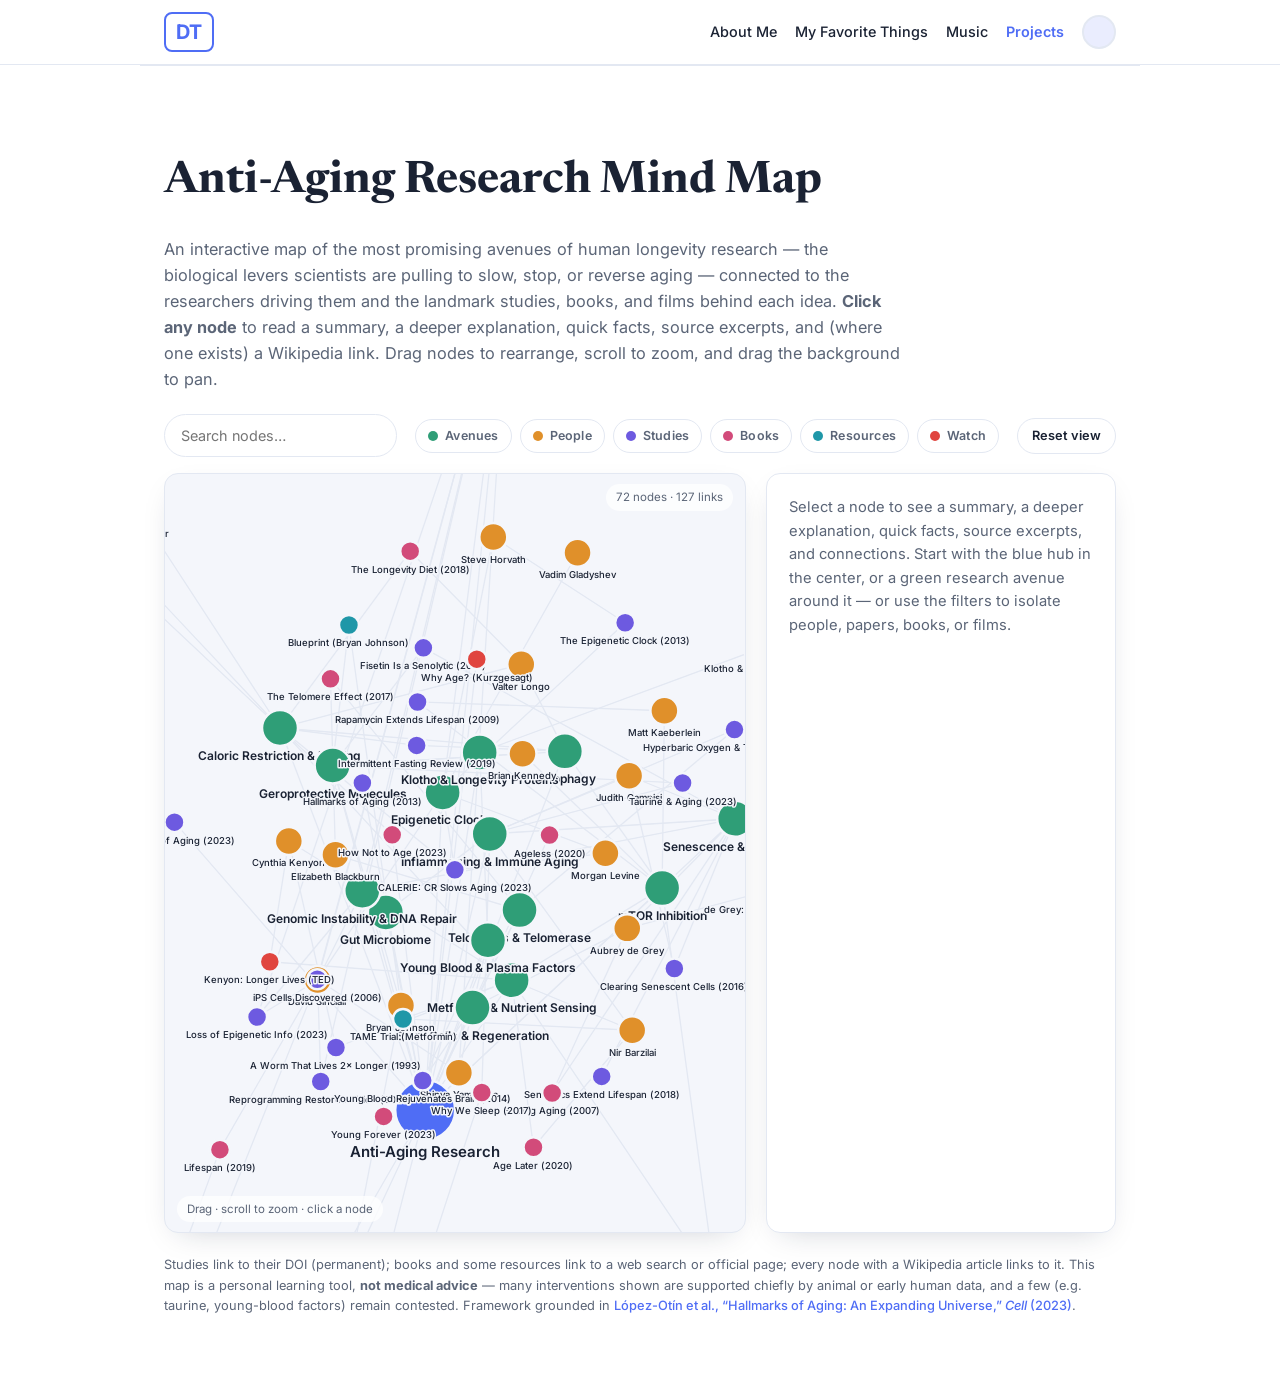
==== commit 04eeae24: "Rebuild genre map as force-directed graph (genres+artists+countries); add Harry Potter, Avengers, Mr" ====
--- a/anti-aging.html
+++ b/anti-aging.html
@@ -170,7 +170,6 @@
         <a href="index.html">About Me</a>
         <a href="favorites.html">My Favorite Things</a>
         <a href="music.html">Music</a>
-        <a href="genres.html">Genre Map</a>
         <a href="projects.html" class="active">Projects</a>
         <button id="theme-toggle" class="theme-toggle" aria-label="Toggle dark mode">🌙</button>
       </div>
